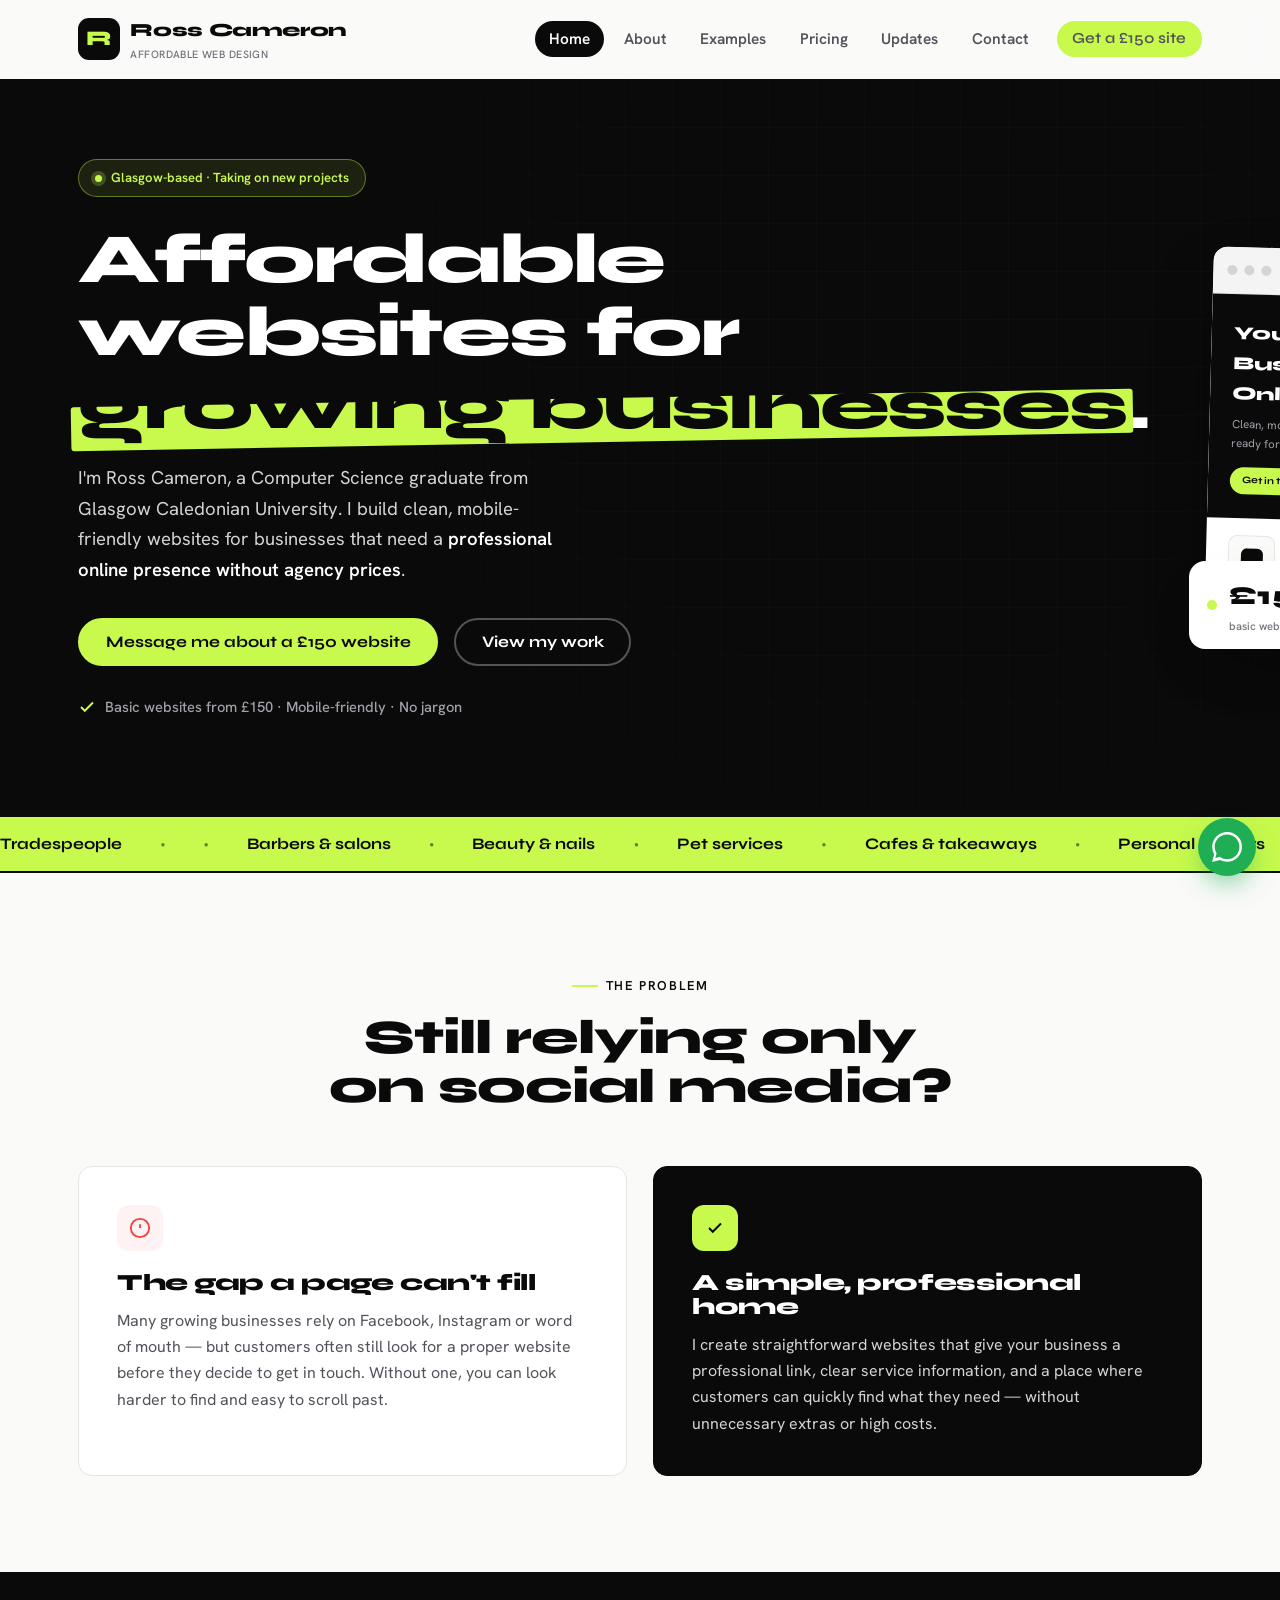
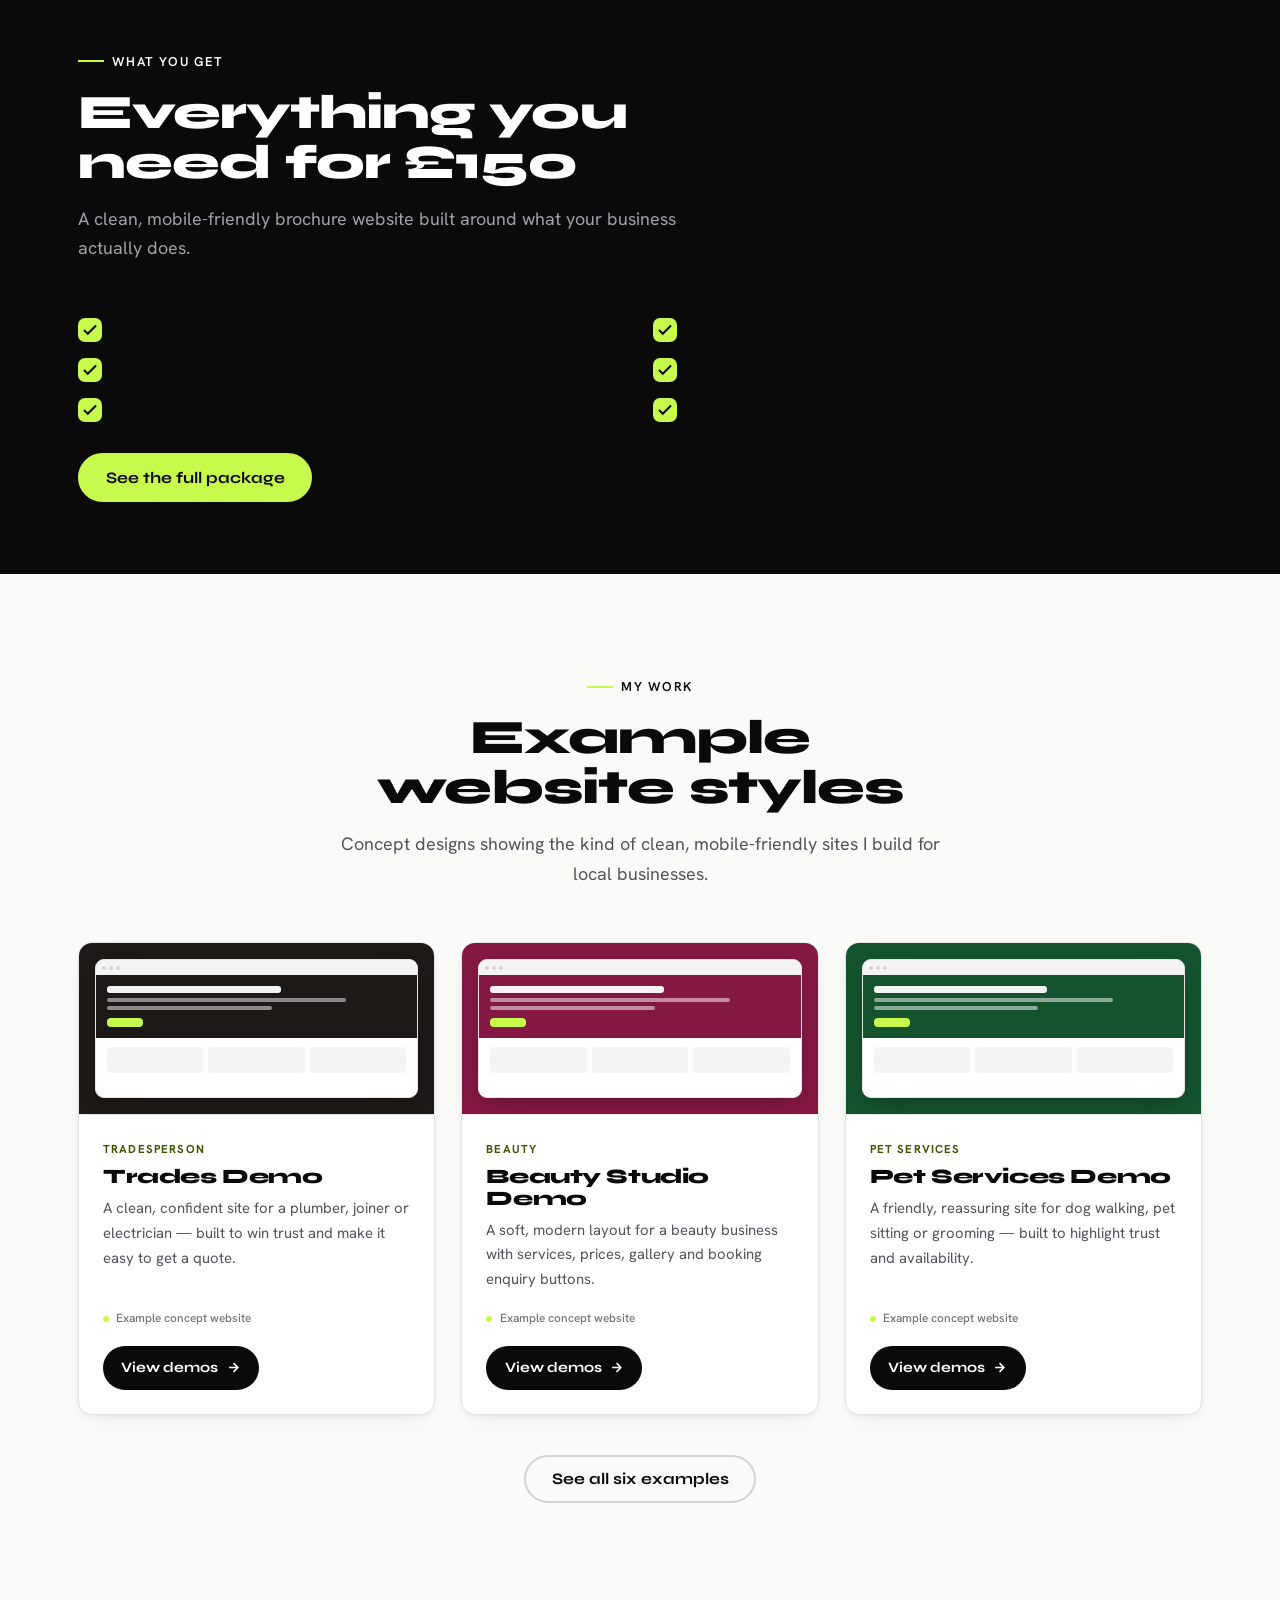
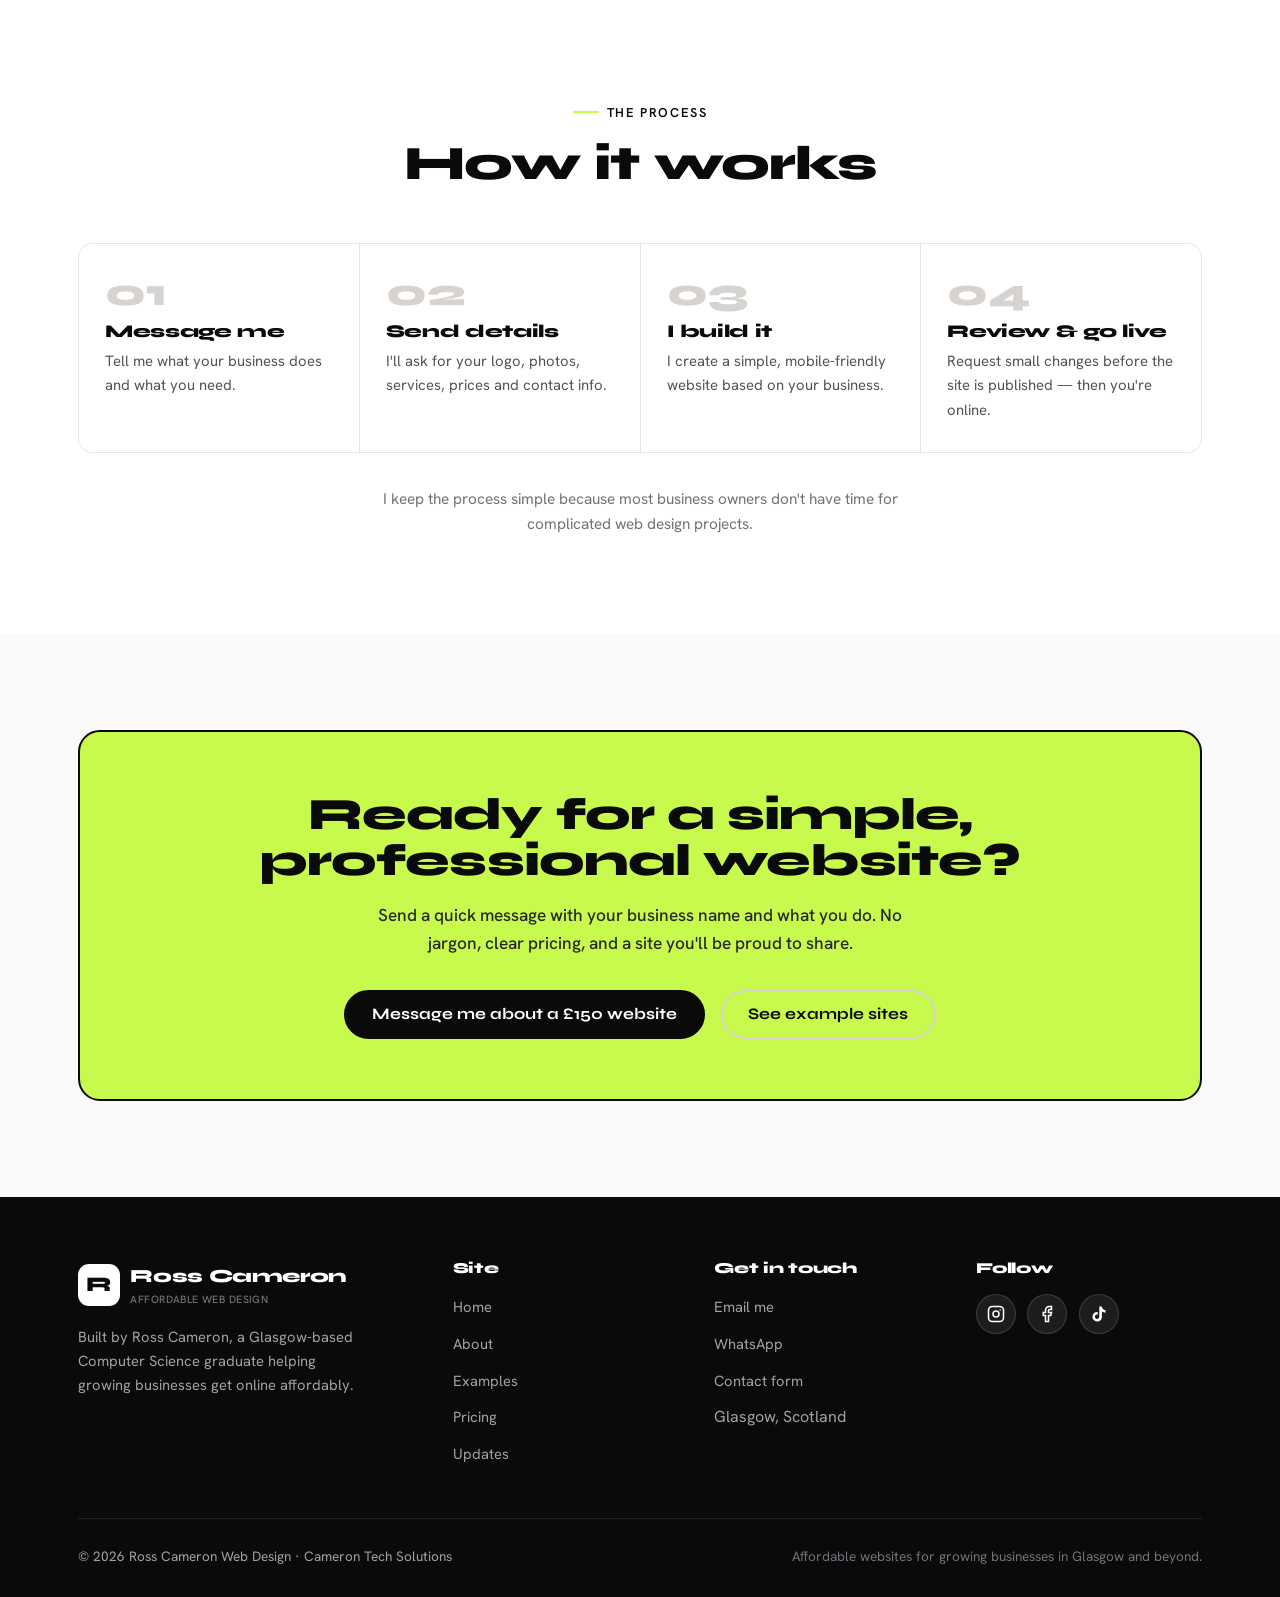
==== index.html @ 968a0ee5 "Add files via upload" ====
<!DOCTYPE html>
<html lang="en-GB">
<head>
<meta charset="UTF-8">
<meta name="viewport" content="width=device-width, initial-scale=1.0">
<title>Affordable Web Design Glasgow | Ross Cameron Web Design</title>
<meta name="description" content="Ross Cameron builds affordable, mobile-friendly websites for growing businesses in Glasgow and beyond. Basic websites from £150 with clear pricing and a simple process.">
<meta name="author" content="Ross Cameron">
<meta property="og:type" content="website">
<meta property="og:title" content="Affordable Web Design Glasgow | Ross Cameron Web Design">
<meta property="og:description" content="Ross Cameron builds affordable, mobile-friendly websites for growing businesses in Glasgow and beyond. Basic websites from £150 with clear pricing and a simple process.">
<meta property="og:locale" content="en_GB">
<meta property="og:image" content="https://rosscameronwebdesign.co.uk/og-image.png">
<meta name="twitter:card" content="summary_large_image">
<link rel="icon" href="data:image/svg+xml,%3Csvg xmlns='http://www.w3.org/2000/svg' viewBox='0 0 100 100'%3E%3Crect width='100' height='100' rx='22' fill='%230A0A0A'/%3E%3Ctext x='50' y='70' font-family='sans-serif' font-size='56' font-weight='800' fill='%23C8F94D' text-anchor='middle'%3ER%3C/text%3E%3C/svg%3E">
<link rel="preconnect" href="https://fonts.googleapis.com">
<link rel="preconnect" href="https://fonts.gstatic.com" crossorigin>
<link href="https://fonts.googleapis.com/css2?family=Syne:wght@600;700;800&family=Hanken+Grotesk:wght@400;500;600;700&display=swap" rel="stylesheet">
<link rel="stylesheet" href="styles.css">
</head>
<body>
<header class="nav" id="nav">
  <div class="nav-inner">
    <a href="index.html" class="brand" aria-label="Ross Cameron Web Design home">
      <span class="logo">R</span>
      <span>Ross Cameron<small>Affordable Web Design</small></span>
    </a>
    <ul class="nav-links" id="navLinks">
      <li><a href="index.html" class="active">Home</a></li><li><a href="about.html">About</a></li><li><a href="examples.html">Examples</a></li><li><a href="pricing.html">Pricing</a></li><li><a href="updates.html">Updates</a></li><li><a href="contact.html">Contact</a></li>
      <li class="nav-cta"><a href="contact.html" class="btn btn-accent">Get a £150 site</a></li>
    </ul>
    <button class="hamburger" id="hamburger" aria-label="Toggle menu" aria-expanded="false"><span></span><span></span><span></span></button>
  </div>
</header>
<section class="hero">
  <div class="wrap">
    <div class="hero-grid">
      <div class="reveal">
        <span class="tagpill"><span class="dot"></span>Glasgow-based · Taking on new projects</span>
        <h1>Affordable websites for <span class="mark">growing businesses</span>.</h1>
        <p class="lead">I'm Ross Cameron, a Computer Science graduate from Glasgow Caledonian University. I build clean, mobile-friendly websites for businesses that need a <b>professional online presence without agency prices</b>.</p>
        <div class="hero-cta">
          <a href="contact.html" class="btn btn-accent">Message me about a £150 website</a>
          <a href="examples.html" class="btn btn-ghost">View my work</a>
        </div>
        <div class="trust-line"><svg width="18" height="18" viewBox="0 0 24 24" fill="none" stroke="currentColor" stroke-width="2.6"><polyline points="20 6 9 17 4 12"/></svg> Basic websites from £150 · Mobile-friendly · No jargon</div>
      </div>
      <div class="hero-visual reveal">
        <div class="browser">
          <div class="browser-bar"><span class="bd"></span><span class="bd"></span><span class="bd"></span><span class="url">yourbusiness.co.uk</span></div>
          <div class="mock-hero"><div class="mt">Your Business, Online.</div><div class="ms">Clean, mobile-friendly and ready for customers.</div><span class="mock-btn">Get in touch</span></div>
          <div class="mock-row">
            <div class="mock-card"><div class="ico"></div><div class="ln"></div><div class="ln s"></div></div>
            <div class="mock-card"><div class="ico"></div><div class="ln"></div><div class="ln s"></div></div>
            <div class="mock-card"><div class="ico"></div><div class="ln"></div><div class="ln s"></div></div>
          </div>
        </div>
        <div class="badge-float"><span class="dotmark"></span><div><span class="pt">£150</span><small>basic website</small></div></div>
      </div>
    </div>
  </div>
</section>

<div class="marquee" aria-hidden="true">
  <div class="marquee-track">
    <span>Tradespeople<span></span></span><span>Barbers &amp; salons</span><span>Beauty &amp; nails</span><span>Pet services</span><span>Cafes &amp; takeaways</span><span>Personal trainers</span><span>Cleaners</span><span>Local sellers</span>
    <span>Tradespeople</span><span>Barbers &amp; salons</span><span>Beauty &amp; nails</span><span>Pet services</span><span>Cafes &amp; takeaways</span><span>Personal trainers</span><span>Cleaners</span><span>Local sellers</span>
  </div>
</div>

<section class="section">
  <div class="wrap">
    <div class="section-head center reveal"><span class="eyebrow">The problem</span><h2 class="sec-title">Still relying only on social media?</h2></div>
    <div class="ps-grid">
      <div class="ps-card problem reveal">
        <div class="tag"><svg width="22" height="22" viewBox="0 0 24 24" fill="none" stroke="currentColor" stroke-width="2"><circle cx="12" cy="12" r="10"/><path d="M12 8v4M12 16h.01"/></svg></div>
        <h3>The gap a page can't fill</h3>
        <p>Many growing businesses rely on Facebook, Instagram or word of mouth — but customers often still look for a proper website before they decide to get in touch. Without one, you can look harder to find and easy to scroll past.</p>
      </div>
      <div class="ps-card solution reveal">
        <div class="tag"><svg width="18" height="18" viewBox="0 0 24 24" fill="none" stroke="currentColor" stroke-width="2.6"><polyline points="20 6 9 17 4 12"/></svg></div>
        <h3>A simple, professional home</h3>
        <p>I create straightforward websites that give your business a professional link, clear service information, and a place where customers can quickly find what they need — without unnecessary extras or high costs.</p>
      </div>
    </div>
  </div>
</section>

<section class="section dark tight">
  <div class="wrap">
    <div class="section-head reveal"><span class="eyebrow">What you get</span><h2 class="sec-title">Everything you need for £150</h2><p class="sec-sub">A clean, mobile-friendly brochure website built around what your business actually does.</p></div>
    <ul class="inc-list reveal" style="color:#fff">
      <li><span class="ck"><svg width="18" height="18" viewBox="0 0 24 24" fill="none" stroke="currentColor" stroke-width="2.6"><polyline points="20 6 9 17 4 12"/></svg></span> Mobile-friendly design</li>
      <li><span class="ck"><svg width="18" height="18" viewBox="0 0 24 24" fill="none" stroke="currentColor" stroke-width="2.6"><polyline points="20 6 9 17 4 12"/></svg></span> Home, about &amp; services sections</li>
      <li><span class="ck"><svg width="18" height="18" viewBox="0 0 24 24" fill="none" stroke="currentColor" stroke-width="2.6"><polyline points="20 6 9 17 4 12"/></svg></span> Contact section &amp; enquiry buttons</li>
      <li><span class="ck"><svg width="18" height="18" viewBox="0 0 24 24" fill="none" stroke="currentColor" stroke-width="2.6"><polyline points="20 6 9 17 4 12"/></svg></span> Social media links</li>
      <li><span class="ck"><svg width="18" height="18" viewBox="0 0 24 24" fill="none" stroke="currentColor" stroke-width="2.6"><polyline points="20 6 9 17 4 12"/></svg></span> Basic SEO setup</li>
      <li><span class="ck"><svg width="18" height="18" viewBox="0 0 24 24" fill="none" stroke="currentColor" stroke-width="2.6"><polyline points="20 6 9 17 4 12"/></svg></span> Help getting the site live</li>
    </ul>
    <div style="margin-top:30px" class="reveal"><a href="pricing.html" class="btn btn-accent">See the full package</a></div>
  </div>
</section>

<section class="section">
  <div class="wrap">
    <div class="section-head center reveal"><span class="eyebrow">My work</span><h2 class="sec-title">Example website styles</h2><p class="sec-sub">Concept designs showing the kind of clean, mobile-friendly sites I build for local businesses.</p></div>
    <div class="ex-grid">
      <div class="ex-card reveal"><div class="ex-thumb tag-trades"><div class="mini"><div class="mini-bar"><i></i><i></i><i></i></div><div class="mini-hero tag-trades"><div class="t"></div><div class="s"></div><div class="s" style="width:55%"></div><div class="b"></div></div><div class="mini-cards"><div class="c"></div><div class="c"></div><div class="c"></div></div></div></div><div class="ex-body"><div class="ex-kicker">Tradesperson</div><h3>Trades Demo</h3><p>A clean, confident site for a plumber, joiner or electrician — built to win trust and make it easy to get a quote.</p><span class="concept">Example concept website</span><a href="examples.html" class="view-demo">View demos <svg width="15" height="15" viewBox="0 0 24 24" fill="none" stroke="currentColor" stroke-width="2.5"><path d="M5 12h14M12 5l7 7-7 7"/></svg></a></div></div>
      <div class="ex-card reveal"><div class="ex-thumb tag-beauty"><div class="mini"><div class="mini-bar"><i></i><i></i><i></i></div><div class="mini-hero tag-beauty"><div class="t"></div><div class="s"></div><div class="s" style="width:55%"></div><div class="b"></div></div><div class="mini-cards"><div class="c"></div><div class="c"></div><div class="c"></div></div></div></div><div class="ex-body"><div class="ex-kicker">Beauty</div><h3>Beauty Studio Demo</h3><p>A soft, modern layout for a beauty business with services, prices, gallery and booking enquiry buttons.</p><span class="concept">Example concept website</span><a href="examples.html" class="view-demo">View demos <svg width="15" height="15" viewBox="0 0 24 24" fill="none" stroke="currentColor" stroke-width="2.5"><path d="M5 12h14M12 5l7 7-7 7"/></svg></a></div></div>
      <div class="ex-card reveal"><div class="ex-thumb tag-pet"><div class="mini"><div class="mini-bar"><i></i><i></i><i></i></div><div class="mini-hero tag-pet"><div class="t"></div><div class="s"></div><div class="s" style="width:55%"></div><div class="b"></div></div><div class="mini-cards"><div class="c"></div><div class="c"></div><div class="c"></div></div></div></div><div class="ex-body"><div class="ex-kicker">Pet services</div><h3>Pet Services Demo</h3><p>A friendly, reassuring site for dog walking, pet sitting or grooming — built to highlight trust and availability.</p><span class="concept">Example concept website</span><a href="examples.html" class="view-demo">View demos <svg width="15" height="15" viewBox="0 0 24 24" fill="none" stroke="currentColor" stroke-width="2.5"><path d="M5 12h14M12 5l7 7-7 7"/></svg></a></div></div>
    </div>
    <div style="text-align:center;margin-top:40px" class="reveal"><a href="examples.html" class="btn btn-line">See all six examples</a></div>
  </div>
</section>

<section class="section" style="background:#fff">
  <div class="wrap">
    <div class="section-head center reveal"><span class="eyebrow">The process</span><h2 class="sec-title">How it works</h2></div>
    <div class="steps reveal">
      <div class="step"><div class="num">01</div><h3>Message me</h3><p>Tell me what your business does and what you need.</p></div>
      <div class="step"><div class="num">02</div><h3>Send details</h3><p>I'll ask for your logo, photos, services, prices and contact info.</p></div>
      <div class="step"><div class="num">03</div><h3>I build it</h3><p>I create a simple, mobile-friendly website based on your business.</p></div>
      <div class="step"><div class="num">04</div><h3>Review &amp; go live</h3><p>Request small changes before the site is published — then you're online.</p></div>
    </div>
    <p class="proc-note reveal">I keep the process simple because most business owners don't have time for complicated web design projects.</p>
  </div>
</section>

<section class="section">
  <div class="wrap">
    <div class="cta-band reveal">
      <h2>Ready for a simple, professional website?</h2>
      <p>Send a quick message with your business name and what you do. No jargon, clear pricing, and a site you'll be proud to share.</p>
      <div class="btns">
        <a href="contact.html" class="btn btn-dark">Message me about a £150 website</a>
        <a href="examples.html" class="btn btn-line">See example sites</a>
      </div>
    </div>
  </div>
</section>
<footer>
  <div class="wrap">
    <div class="foot-grid">
      <div class="foot-brand">
        <div class="brand"><span class="logo">R</span><span>Ross Cameron<small>Affordable Web Design</small></span></div>
        <p>Built by Ross Cameron, a Glasgow-based Computer Science graduate helping growing businesses get online affordably.</p>
      </div>
      <div class="foot-col">
        <h4>Site</h4>
        <ul>
          <li><a href="index.html">Home</a></li>
          <li><a href="about.html">About</a></li>
          <li><a href="examples.html">Examples</a></li>
          <li><a href="pricing.html">Pricing</a></li>
          <li><a href="updates.html">Updates</a></li>
        </ul>
      </div>
      <div class="foot-col">
        <h4>Get in touch</h4>
        <ul>
          <li><a href="mailto:hello@rosscameronwebdesign.co.uk">Email me</a></li>
          <li><a href="https://wa.me/447000000000" target="_blank" rel="noopener">WhatsApp</a></li>
          <li><a href="contact.html">Contact form</a></li>
          <li>Glasgow, Scotland</li>
        </ul>
      </div>
      <div class="foot-col">
        <h4>Follow</h4>
        <div class="socials">
          <a href="#" aria-label="Instagram"><svg width="18" height="18" viewBox="0 0 24 24" fill="none" stroke="currentColor" stroke-width="2"><rect x="2" y="2" width="20" height="20" rx="5"/><circle cx="12" cy="12" r="4"/><circle cx="17.5" cy="6.5" r="1" fill="currentColor" stroke="none"/></svg></a>
          <a href="#" aria-label="Facebook"><svg width="18" height="18" viewBox="0 0 24 24" fill="none" stroke="currentColor" stroke-width="2"><path d="M18 2h-3a5 5 0 0 0-5 5v3H7v4h3v8h4v-8h3l1-4h-4V7a1 1 0 0 1 1-1h3z"/></svg></a>
          <a href="#" aria-label="TikTok"><svg width="18" height="18" viewBox="0 0 24 24" fill="currentColor"><path d="M19.59 6.69a4.83 4.83 0 0 1-3.77-4.25V2h-3.45v13.67a2.89 2.89 0 0 1-5.2 1.74 2.89 2.89 0 0 1 2.31-4.64 2.93 2.93 0 0 1 .88.13V9.4a6.84 6.84 0 0 0-1-.05A6.33 6.33 0 0 0 5 20.1a6.34 6.34 0 0 0 10.86-4.43V8.69a8.16 8.16 0 0 0 4.77 1.52v-3.4a4.85 4.85 0 0 1-1.04-.12z"/></svg></a>
        </div>
      </div>
    </div>
    <div class="foot-bottom">
      <span>© 2026 Ross Cameron Web Design · Cameron Tech Solutions</span>
      <span class="made">Affordable websites for growing businesses in Glasgow and beyond.</span>
    </div>
  </div>
</footer>
<a href="https://wa.me/447000000000?text=Hi%20Ross%2C%20I'm%20interested%20in%20a%20%C2%A3150%20website." target="_blank" rel="noopener" class="wa-float" aria-label="Message on WhatsApp">
  <svg width="30" height="30" viewBox="0 0 24 24" fill="#fff"><path d="M.057 24l1.687-6.163a11.867 11.867 0 0 1-1.587-5.946C.16 5.335 5.495 0 12.05 0a11.82 11.82 0 0 1 8.413 3.488 11.82 11.82 0 0 1 3.48 8.414c-.003 6.557-5.338 11.892-11.893 11.892a11.9 11.9 0 0 1-5.688-1.448L.057 24zm6.597-3.807c1.676.995 3.276 1.591 5.392 1.592 5.448 0 9.886-4.434 9.889-9.885.002-5.462-4.415-9.89-9.881-9.892-5.452 0-9.887 4.434-9.889 9.884a9.86 9.86 0 0 0 1.515 5.26l-.999 3.648 3.973-1.039z"/></svg>
</a>

<script src="script.js"></script>
</body>
</html>
---- styles.css ----
/* ============================================================
   Ross Cameron — Affordable Web Design
   Shared styles · Bold modern · Neutral mono + lime accent
   ============================================================ */
:root{
  --ink:#0A0A0A;
  --ink-2:#18181B;
  --ink-3:#27272A;
  --paper:#FAFAF9;
  --white:#FFFFFF;
  --grey:#52525B;
  --grey-2:#71717A;
  --grey-3:#A1A1AA;
  --line:#E7E5E4;
  --line-2:#D6D3D1;
  --accent:#C8F94D;          /* lime */
  --accent-2:#B6E83A;        /* hover */
  --accent-soft:#EBFBC2;     /* tint */
  --accent-ink:#3F5400;      /* readable lime-ish text on light */
  --danger:#EF4444;
  --shadow:0 2px 4px rgba(10,10,10,.04), 0 8px 24px -12px rgba(10,10,10,.12);
  --shadow-lg:0 24px 60px -24px rgba(10,10,10,.28);
  --r:14px; --r-sm:8px; --r-lg:22px;
  --maxw:1180px;
}

*{margin:0;padding:0;box-sizing:border-box}
html{scroll-behavior:smooth}
body{
  font-family:'Hanken Grotesk',system-ui,sans-serif;
  color:var(--grey);background:var(--paper);line-height:1.65;
  -webkit-font-smoothing:antialiased;overflow-x:hidden;
}
h1,h2,h3,h4{font-family:'Syne',sans-serif;color:var(--ink);font-weight:800;line-height:1.04;letter-spacing:-.02em}
a{text-decoration:none;color:inherit}
img{max-width:100%;display:block}
.wrap{max-width:var(--maxw);margin:0 auto;padding:0 28px}

/* ---------- Buttons ---------- */
.btn{display:inline-flex;align-items:center;gap:.55rem;font-family:'Syne',sans-serif;font-weight:700;
  font-size:1rem;padding:.9rem 1.6rem;border-radius:999px;cursor:pointer;border:2px solid transparent;
  transition:transform .18s ease, background .18s ease, color .18s, border-color .18s;white-space:nowrap;line-height:1}
.btn:hover{transform:translateY(-2px)}
.btn-accent{background:var(--accent);color:var(--ink);border-color:var(--accent)}
.btn-accent:hover{background:var(--accent-2);border-color:var(--accent-2)}
.btn-dark{background:var(--ink);color:#fff;border-color:var(--ink)}
.btn-dark:hover{background:var(--ink-3)}
.btn-line{background:transparent;color:var(--ink);border-color:var(--line-2)}
.btn-line:hover{border-color:var(--ink)}
.btn-ghost{background:transparent;color:#fff;border-color:rgba(255,255,255,.3)}
.btn-ghost:hover{background:rgba(255,255,255,.1);border-color:rgba(255,255,255,.6)}
.btn-wa{background:#1FAE54;color:#fff;border-color:#1FAE54}
.btn-wa:hover{background:#18984a;border-color:#18984a}

/* ---------- Nav ---------- */
header.nav{position:sticky;top:0;z-index:100;background:rgba(250,250,249,.85);backdrop-filter:blur(14px);
  border-bottom:1px solid transparent;transition:border-color .25s}
header.nav.scrolled{border-color:var(--line)}
.nav-inner{display:flex;align-items:center;justify-content:space-between;height:78px;max-width:var(--maxw);margin:0 auto;padding:0 28px}
.brand{display:flex;align-items:center;gap:.65rem;font-family:'Syne',sans-serif;font-weight:800;color:var(--ink);font-size:1.16rem;letter-spacing:-.02em}
.brand .logo{width:42px;height:42px;border-radius:11px;background:var(--ink);display:grid;place-items:center;color:var(--accent);font-weight:800;font-size:1.3rem;font-family:'Syne'}
.brand small{display:block;font-size:.66rem;font-weight:500;color:var(--grey-2);letter-spacing:.04em;font-family:'Hanken Grotesk';text-transform:uppercase}
.nav-links{display:flex;align-items:center;gap:.4rem;list-style:none}
.nav-links a{font-weight:600;color:var(--grey);font-size:.96rem;padding:.5rem .85rem;border-radius:999px;transition:color .2s,background .2s}
.nav-links a:hover{color:var(--ink);background:rgba(10,10,10,.05)}
.nav-links a.active{color:var(--ink);background:var(--ink);color:#fff}
.nav-links a.active{color:#fff}
.nav-cta{margin-left:.5rem}
.hamburger{display:none;flex-direction:column;gap:5px;background:none;border:none;cursor:pointer;padding:8px}
.hamburger span{width:26px;height:2.5px;background:var(--ink);border-radius:2px;transition:.3s}
.hamburger.open span:nth-child(1){transform:translateY(7.5px) rotate(45deg)}
.hamburger.open span:nth-child(2){opacity:0}
.hamburger.open span:nth-child(3){transform:translateY(-7.5px) rotate(-45deg)}

/* ---------- Page hero (interior pages) ---------- */
.page-hero{background:var(--ink);color:#fff;padding:92px 0 84px;position:relative;overflow:hidden}
.page-hero::before{content:"";position:absolute;inset:0;opacity:.5;
  background-image:linear-gradient(rgba(255,255,255,.045) 1px,transparent 1px),linear-gradient(90deg,rgba(255,255,255,.045) 1px,transparent 1px);
  background-size:48px 48px;-webkit-mask-image:radial-gradient(circle at 78% 20%,#000,transparent 72%);mask-image:radial-gradient(circle at 78% 20%,#000,transparent 72%)}
.page-hero .wrap{position:relative;z-index:2}
.page-hero .crumb{font-family:'Hanken Grotesk';font-weight:600;font-size:.8rem;letter-spacing:.14em;text-transform:uppercase;color:var(--accent);margin-bottom:1rem}
.page-hero h1{color:#fff;font-size:clamp(2.4rem,6vw,4rem);max-width:14ch}
.page-hero p{color:#d4d4d8;font-size:1.15rem;max-width:56ch;margin-top:1.2rem}

/* ---------- Eyebrow / section heads ---------- */
.eyebrow{display:inline-flex;align-items:center;gap:.5rem;font-family:'Hanken Grotesk';font-weight:600;font-size:.8rem;letter-spacing:.14em;text-transform:uppercase;color:var(--ink);margin-bottom:1rem}
.eyebrow::before{content:"";width:26px;height:2px;background:var(--accent)}
.section{padding:96px 0}
.section.tight{padding:72px 0}
.section.dark{background:var(--ink);color:#d4d4d8}
.section.dark h2,.section.dark h3{color:#fff}
.section.dark .eyebrow{color:#fff}
.section-head{max-width:640px;margin-bottom:54px}
.section-head.center{margin-left:auto;margin-right:auto;text-align:center}
.section-head.center .eyebrow{justify-content:center}
h2.sec-title{font-size:clamp(2rem,4.4vw,3rem)}
.sec-sub{font-size:1.12rem;color:var(--grey);margin-top:1rem}
.section.dark .sec-sub{color:#a1a1aa}

/* ---------- HOME hero ---------- */
.hero{background:var(--ink);color:#fff;padding:80px 0 96px;position:relative;overflow:hidden}
.hero::before{content:"";position:absolute;inset:0;opacity:.55;
  background-image:linear-gradient(rgba(255,255,255,.045) 1px,transparent 1px),linear-gradient(90deg,rgba(255,255,255,.045) 1px,transparent 1px);
  background-size:48px 48px;-webkit-mask-image:radial-gradient(circle at 70% 35%,#000,transparent 70%);mask-image:radial-gradient(circle at 70% 35%,#000,transparent 70%)}
.hero-grid{position:relative;z-index:2;display:grid;grid-template-columns:1.08fr .92fr;gap:60px;align-items:center}
.hero .tagpill{display:inline-flex;align-items:center;gap:.55rem;border:1px solid rgba(200,249,77,.4);background:rgba(200,249,77,.1);color:var(--accent);padding:.45rem 1rem;border-radius:999px;font-size:.82rem;font-weight:600;margin-bottom:1.6rem}
.hero .tagpill .dot{width:7px;height:7px;border-radius:50%;background:var(--accent);box-shadow:0 0 0 4px rgba(200,249,77,.22)}
.hero h1{color:#fff;font-size:clamp(2.6rem,5.6vw,4.4rem);letter-spacing:-.03em;margin-bottom:1.3rem}
.hero h1 .mark{position:relative;white-space:nowrap;color:var(--ink);z-index:1}
.hero h1 .mark::after{content:"";position:absolute;left:-.1em;right:-.1em;bottom:.08em;height:.62em;background:var(--accent);z-index:-1;border-radius:3px;transform:rotate(-1deg)}
.hero p.lead{font-size:1.16rem;color:#d4d4d8;max-width:50ch;margin-bottom:2rem}
.hero p.lead b{color:#fff;font-weight:600}
.hero-cta{display:flex;gap:1rem;flex-wrap:wrap;margin-bottom:1.8rem}
.trust-line{display:flex;align-items:center;gap:.55rem;color:#a1a1aa;font-size:.92rem;font-weight:500}
.trust-line svg{flex:none;color:var(--accent)}

/* hero mockup */
.hero-visual{position:relative}
.browser{background:#fff;border-radius:14px;box-shadow:0 30px 70px -22px rgba(0,0,0,.7);overflow:hidden;transform:rotate(1.5deg);transition:transform .4s}
.hero-visual:hover .browser{transform:rotate(0)}
.browser-bar{background:#f4f4f5;padding:.6rem .85rem;display:flex;align-items:center;gap:.45rem;border-bottom:1px solid #e7e5e4}
.bd{width:10px;height:10px;border-radius:50%;background:#d4d4d8}
.browser-bar .url{margin-left:.6rem;flex:1;background:#fff;border-radius:6px;font-size:.66rem;color:#a1a1aa;padding:.28rem .6rem}
.mock-hero{background:var(--ink);padding:1.5rem 1.4rem;color:#fff}
.mock-hero .mt{font-family:'Syne';font-weight:800;font-size:1.15rem}
.mock-hero .ms{font-size:.72rem;color:#a1a1aa;margin:.35rem 0 .8rem}
.mock-btn{display:inline-block;background:var(--accent);color:var(--ink);font-size:.62rem;font-weight:700;padding:.34rem .75rem;border-radius:999px;font-family:'Syne'}
.mock-row{display:flex;gap:.6rem;padding:1.1rem 1.4rem}
.mock-card{flex:1;background:var(--paper);border:1px solid var(--line);border-radius:9px;padding:.7rem}
.mock-card .ico{width:22px;height:22px;border-radius:6px;background:var(--ink);margin-bottom:.45rem}
.mock-card .ln{height:5px;background:#e7e5e4;border-radius:3px;margin-bottom:5px}
.mock-card .ln.s{width:62%}
.badge-float{position:absolute;bottom:-20px;left:-20px;background:#fff;border-radius:16px;padding:.85rem 1.15rem;box-shadow:var(--shadow-lg);display:flex;align-items:center;gap:.75rem;animation:float 4s ease-in-out infinite}
.badge-float .pt{font-family:'Syne';font-weight:800;font-size:1.6rem;color:var(--ink)}
.badge-float small{display:block;font-size:.7rem;color:var(--grey-2);font-weight:500}
.badge-float .dotmark{width:10px;height:10px;border-radius:50%;background:var(--accent)}
@keyframes float{0%,100%{transform:translateY(0)}50%{transform:translateY(-9px)}}

/* ---------- Marquee ---------- */
.marquee{background:var(--accent);overflow:hidden;border-top:2px solid var(--ink);border-bottom:2px solid var(--ink)}
.marquee-track{display:flex;gap:2.4rem;white-space:nowrap;padding:.85rem 0;animation:scroll 26s linear infinite;width:max-content}
.marquee span{font-family:'Syne';font-weight:700;color:var(--ink);font-size:1rem;display:flex;align-items:center;gap:2.4rem}
.marquee span::after{content:"●";font-size:.5rem;opacity:.5}
@keyframes scroll{to{transform:translateX(-50%)}}

/* ---------- Problem / Solution ---------- */
.ps-grid{display:grid;grid-template-columns:1fr 1fr;gap:26px}
.ps-card{border-radius:var(--r);padding:38px;border:1px solid var(--line)}
.ps-card.problem{background:#fff}
.ps-card.solution{background:var(--ink);color:#d4d4d8;border-color:var(--ink)}
.ps-card .tag{width:46px;height:46px;border-radius:12px;display:grid;place-items:center;margin-bottom:1.2rem}
.ps-card.problem .tag{background:#fef2f2;color:var(--danger)}
.ps-card.solution .tag{background:var(--accent);color:var(--ink)}
.ps-card h3{font-size:1.45rem;margin-bottom:.8rem}
.ps-card.solution h3{color:#fff}

/* ---------- Included list ---------- */
.inc-list{list-style:none;display:grid;grid-template-columns:1fr 1fr;gap:14px 26px}
.inc-list li{display:flex;align-items:flex-start;gap:.7rem;font-weight:500;color:var(--ink);font-size:.99rem}
.inc-list li .ck{flex:none;width:24px;height:24px;border-radius:7px;background:var(--accent);color:var(--ink);display:grid;place-items:center;margin-top:1px}
.boundary{margin-top:30px;background:#fff;border:1px solid var(--line);border-left:4px solid var(--accent);border-radius:0 var(--r) var(--r) 0;padding:18px 22px;font-size:.95rem;color:var(--grey);display:flex;gap:.8rem;align-items:flex-start}
.boundary svg{flex:none;color:var(--ink);margin-top:2px}
.boundary b{color:var(--ink)}

/* ---------- Examples ---------- */
.ex-grid{display:grid;grid-template-columns:repeat(3,1fr);gap:26px}
.ex-card{background:#fff;border:1px solid var(--line);border-radius:var(--r);overflow:hidden;box-shadow:var(--shadow);transition:transform .25s,box-shadow .25s;display:flex;flex-direction:column}
.ex-card:hover{transform:translateY(-7px);box-shadow:var(--shadow-lg)}
.ex-thumb{height:172px;position:relative;overflow:hidden;padding:16px;border-bottom:1px solid var(--line)}
.ex-thumb .mini{position:absolute;inset:16px;border-radius:9px;background:#fff;box-shadow:0 10px 22px -10px rgba(10,10,10,.4);overflow:hidden;border:1px solid var(--line)}
.mini-bar{height:15px;background:#f4f4f5;display:flex;align-items:center;gap:3px;padding:0 6px}
.mini-bar i{width:4px;height:4px;border-radius:50%;background:#d4d4d8}
.mini-hero{padding:11px;color:#fff}
.mini-hero .t{height:7px;width:58%;background:rgba(255,255,255,.95);border-radius:3px;margin-bottom:5px}
.mini-hero .s{height:4px;width:80%;background:rgba(255,255,255,.5);border-radius:3px;margin-bottom:4px}
.mini-hero .b{height:9px;width:36px;border-radius:4px;margin-top:8px;background:var(--accent)}
.mini-cards{display:flex;gap:5px;padding:9px 11px}
.mini-cards .c{flex:1;height:26px;background:#f4f4f5;border-radius:4px}
.tag-trades{background:#1c1917}.tag-beauty{background:#831843}.tag-pet{background:#14532d}
.tag-cafe{background:#7c2d12}.tag-fit{background:#1e3a8a}.tag-shop{background:#4c1d95}
.ex-body{padding:24px;display:flex;flex-direction:column;flex:1}
.ex-kicker{font-size:.72rem;font-weight:700;letter-spacing:.1em;text-transform:uppercase;color:var(--accent-ink);margin-bottom:.5rem;font-family:'Hanken Grotesk'}
.ex-card h3{font-size:1.28rem;margin-bottom:.55rem}
.ex-card p{font-size:.93rem;margin-bottom:1.1rem;flex:1}
.ex-card .concept{font-size:.74rem;color:var(--grey-2);font-weight:500;margin-bottom:1.1rem;display:flex;align-items:center;gap:.45rem}
.ex-card .concept::before{content:"";width:6px;height:6px;border-radius:50%;background:var(--accent)}
.view-demo{align-self:flex-start;background:var(--ink);color:#fff;font-family:'Syne';font-weight:700;font-size:.9rem;padding:.62rem 1.15rem;border-radius:999px;cursor:pointer;border:none;transition:.2s;display:inline-flex;align-items:center;gap:.45rem}
.view-demo:hover{background:var(--accent);color:var(--ink)}

/* ---------- Before / After slider ---------- */
.ba-wrap{max-width:860px;margin:0 auto}
.ba{position:relative;border-radius:var(--r);overflow:hidden;box-shadow:var(--shadow-lg);border:1px solid var(--line);aspect-ratio:16/10;user-select:none;background:#fff;touch-action:none}
.ba-pane{position:absolute;inset:0;overflow:hidden}
.ba-pane .inner{position:absolute;inset:0;width:100%;height:100%}
.ba-after{z-index:1}
.ba-before{z-index:2;width:50%;border-right:3px solid var(--accent)}
.ba-label{position:absolute;top:14px;font-family:'Syne';font-weight:700;font-size:.72rem;letter-spacing:.08em;text-transform:uppercase;padding:.3rem .7rem;border-radius:999px;z-index:4}
.ba-label.before{left:14px;background:rgba(10,10,10,.8);color:#fff}
.ba-label.after{right:14px;background:var(--accent);color:var(--ink)}
.ba-handle{position:absolute;top:0;bottom:0;left:50%;width:3px;background:var(--accent);z-index:3;transform:translateX(-50%);cursor:ew-resize}
.ba-knob{position:absolute;top:50%;left:50%;transform:translate(-50%,-50%);width:46px;height:46px;border-radius:50%;background:var(--accent);border:3px solid var(--ink);display:grid;place-items:center;color:var(--ink)}
.ba input[type=range]{position:absolute;inset:0;width:100%;height:100%;opacity:0;cursor:ew-resize;z-index:5;margin:0}
/* faux site renders inside panes */
.fauxsite{position:absolute;inset:0;display:flex;flex-direction:column;font-family:'Hanken Grotesk'}
.fauxsite.old{background:#e7e5e4;align-items:center;justify-content:center;text-align:center;color:#78716c;padding:24px}
.fauxsite.old .ph{width:64px;height:64px;border-radius:14px;background:#d6d3d1;display:grid;place-items:center;margin:0 auto 14px;color:#a8a29e}
.fauxsite.old .l{height:10px;width:160px;background:#d6d3d1;border-radius:4px;margin:5px auto}
.fauxsite.old .l.s{width:110px}
.fauxsite.new{background:#fff}
.fauxsite.new .fh{background:var(--ink);color:#fff;padding:26px 30px}
.fauxsite.new .fh .ft{font-family:'Syne';font-weight:800;font-size:1.5rem}
.fauxsite.new .fh .fs{color:#a1a1aa;font-size:.85rem;margin:.4rem 0 1rem}
.fauxsite.new .fh .fb{display:inline-block;background:var(--accent);color:var(--ink);font-family:'Syne';font-weight:700;font-size:.78rem;padding:.45rem 1rem;border-radius:999px}
.fauxsite.new .fcards{display:flex;gap:12px;padding:24px 30px}
.fauxsite.new .fcards .fc{flex:1;border:1px solid var(--line);border-radius:10px;padding:14px;height:90px}
.fauxsite.new .fcards .fc .fci{width:30px;height:30px;border-radius:8px;background:var(--accent)}
.fauxsite.new .fcards .fc .fl{height:7px;background:#e7e5e4;border-radius:3px;margin-top:12px}
.fauxsite.new .fcards .fc .fl.s{width:60%;margin-top:6px}
.ba-note{text-align:center;color:var(--grey-2);font-size:.92rem;margin-top:1.2rem}

/* ---------- Process ---------- */
.steps{display:grid;grid-template-columns:repeat(4,1fr);gap:1px;background:var(--line);border:1px solid var(--line);border-radius:var(--r);overflow:hidden}
.step{background:#fff;padding:30px 26px;position:relative}
.step .num{font-family:'Syne';font-weight:800;font-size:2.4rem;color:var(--line-2);line-height:1;margin-bottom:.6rem}
.step:hover .num{color:var(--accent-ink)}
.step h3{font-size:1.12rem;margin-bottom:.5rem}
.step p{font-size:.93rem}
.proc-note{margin-top:34px;text-align:center;color:var(--grey-2);font-size:.96rem;max-width:560px;margin-inline:auto}

/* ---------- Why grid ---------- */
.why-grid{display:grid;grid-template-columns:repeat(4,1fr);gap:18px}
.why-item{background:#fff;border:1px solid var(--line);border-radius:var(--r);padding:24px;transition:.22s}
.why-item:hover{border-color:var(--ink);transform:translateY(-4px)}
.why-item .ic{width:44px;height:44px;border-radius:12px;background:var(--accent);color:var(--ink);display:grid;place-items:center;margin-bottom:16px}
.why-item h4{font-size:1.04rem;margin-bottom:.35rem}
.why-item p{font-size:.88rem}

/* ---------- About ---------- */
.about-grid{display:grid;grid-template-columns:.85fr 1.15fr;gap:54px;align-items:start}
.about-photo{background:var(--ink);border-radius:var(--r-lg);aspect-ratio:4/5;display:flex;flex-direction:column;align-items:center;justify-content:center;color:#fff;position:relative;overflow:hidden}
.about-photo::before{content:"";position:absolute;inset:0;opacity:.5;background-image:linear-gradient(rgba(255,255,255,.05) 1px,transparent 1px),linear-gradient(90deg,rgba(255,255,255,.05) 1px,transparent 1px);background-size:34px 34px}
.about-photo .avatar{width:120px;height:120px;border-radius:50%;background:var(--accent);color:var(--ink);font-family:'Syne';font-weight:800;font-size:3rem;display:grid;place-items:center;position:relative;z-index:2;margin-bottom:1rem}
.about-photo .ph-note{position:relative;z-index:2;font-size:.82rem;color:#a1a1aa;max-width:80%;text-align:center}
.about-body h2{font-size:clamp(1.7rem,3.4vw,2.4rem);margin-bottom:1.2rem}
.about-body p{margin-bottom:1.2rem;font-size:1.06rem}
.about-body p b{color:var(--ink);font-weight:600}
.about-stats{display:flex;gap:34px;flex-wrap:wrap;margin-top:1.8rem;padding-top:1.8rem;border-top:1px solid var(--line)}
.about-stats .st .n{font-family:'Syne';font-weight:800;font-size:2rem;color:var(--ink)}
.about-stats .st .lbl{font-size:.86rem;color:var(--grey-2)}

/* ---------- Quote band ---------- */
.quote-band{background:var(--ink);color:#fff;border-radius:var(--r-lg);padding:54px 56px;position:relative;overflow:hidden}
.quote-band::before{content:"“";position:absolute;top:-10px;left:30px;font-family:Georgia,serif;font-size:8rem;color:var(--accent);opacity:.4}
.quote-band p{font-family:'Syne';font-weight:700;font-size:clamp(1.3rem,2.6vw,1.9rem);line-height:1.3;color:#fff;position:relative;letter-spacing:-.01em}
.quote-band .sig{display:block;margin-top:1.2rem;font-family:'Hanken Grotesk';font-weight:500;font-size:1rem;color:var(--accent)}

/* ---------- Pricing ---------- */
.price-layout{display:grid;grid-template-columns:1.1fr .9fr;gap:30px;align-items:start}
.price-main{background:var(--ink);color:#fff;border-radius:var(--r-lg);overflow:hidden;box-shadow:var(--shadow-lg)}
.price-main .ribbon{background:var(--accent);color:var(--ink);text-align:center;font-family:'Syne';font-weight:700;font-size:.8rem;letter-spacing:.1em;text-transform:uppercase;padding:.6rem}
.price-main .pm-body{padding:40px}
.price-main h3{color:#fff;font-size:1.4rem;margin-bottom:.5rem}
.price-main .amount{font-family:'Syne';font-weight:800;font-size:4rem;color:#fff;line-height:1}
.price-main .amount small{font-size:1.05rem;color:#a1a1aa;font-weight:500;font-family:'Hanken Grotesk'}
.price-main .sub{color:#a1a1aa;font-size:.94rem;margin:.5rem 0 1.6rem}
.price-feats{list-style:none;display:grid;gap:12px;margin-bottom:1.8rem}
.price-feats li{display:flex;gap:.65rem;align-items:center;font-weight:500;color:#e4e4e7;font-size:.97rem}
.price-feats li svg{flex:none;color:var(--accent)}
.addons{background:#fff;border:1px solid var(--line);border-radius:var(--r-lg);padding:34px}
.addons h3{font-size:1.25rem;margin-bottom:.5rem}
.addons .ad-sub{font-size:.93rem;color:var(--grey-2);margin-bottom:1.4rem}
.addon-row{display:flex;justify-content:space-between;align-items:center;padding:1rem 0;border-top:1px solid var(--line);font-size:.97rem;color:var(--ink);font-weight:500}
.addon-row .price{font-family:'Syne';font-weight:700;color:var(--accent-ink);white-space:nowrap;margin-left:1rem}

/* ---------- FAQ ---------- */
.faq-wrap{max-width:760px;margin:0 auto}
.faq{border:1px solid var(--line);border-radius:var(--r);margin-bottom:14px;background:#fff;overflow:hidden;transition:border-color .2s}
.faq.open{border-color:var(--ink)}
.faq-q{width:100%;text-align:left;background:none;border:none;cursor:pointer;padding:22px 24px;display:flex;justify-content:space-between;align-items:center;gap:1rem;font-family:'Syne';font-weight:700;font-size:1.06rem;color:var(--ink)}
.faq-q .ico{flex:none;width:28px;height:28px;border-radius:50%;background:var(--paper);display:grid;place-items:center;color:var(--ink);transition:transform .25s,background .2s}
.faq.open .faq-q .ico{transform:rotate(45deg);background:var(--accent)}
.faq-a{max-height:0;overflow:hidden;transition:max-height .3s ease}
.faq-a p{padding:0 24px 22px;color:var(--grey);font-size:.97rem}

/* ---------- Blog / Updates ---------- */
.blog-grid{display:grid;grid-template-columns:repeat(3,1fr);gap:26px}
.post{background:#fff;border:1px solid var(--line);border-radius:var(--r);overflow:hidden;display:flex;flex-direction:column;transition:transform .25s,box-shadow .25s}
.post:hover{transform:translateY(-6px);box-shadow:var(--shadow-lg)}
.post .pthumb{height:150px;background:var(--ink);position:relative;overflow:hidden;display:grid;place-items:center;color:var(--accent)}
.post .pthumb::before{content:"";position:absolute;inset:0;opacity:.4;background-image:linear-gradient(rgba(255,255,255,.06) 1px,transparent 1px),linear-gradient(90deg,rgba(255,255,255,.06) 1px,transparent 1px);background-size:30px 30px}
.post .pthumb i,.post .pthumb svg{position:relative;z-index:2}
.post .pbody{padding:24px;display:flex;flex-direction:column;flex:1}
.post .pmeta{display:flex;gap:.6rem;align-items:center;font-size:.76rem;color:var(--grey-2);margin-bottom:.7rem;font-weight:500}
.post .ptag{background:var(--accent-soft);color:var(--accent-ink);padding:.2rem .6rem;border-radius:999px;font-weight:600}
.post h3{font-size:1.18rem;margin-bottom:.6rem;line-height:1.2}
.post p{font-size:.92rem;flex:1;margin-bottom:1rem}
.post .read{font-family:'Syne';font-weight:700;font-size:.9rem;color:var(--ink);display:inline-flex;align-items:center;gap:.4rem}
.post:hover .read{color:var(--accent-ink)}
.featured-post{background:var(--ink);color:#fff;border-radius:var(--r-lg);overflow:hidden;display:grid;grid-template-columns:1fr 1fr;margin-bottom:34px}
.featured-post .fp-text{padding:48px}
.featured-post .fp-text .pmeta{color:#a1a1aa}
.featured-post .fp-text .ptag{background:var(--accent);color:var(--ink)}
.featured-post h2{color:#fff;font-size:clamp(1.6rem,3vw,2.2rem);margin-bottom:1rem}
.featured-post p{color:#d4d4d8;margin-bottom:1.4rem}
.featured-post .fp-img{background:var(--ink-2);position:relative;overflow:hidden;display:grid;place-items:center;color:var(--accent);min-height:240px}
.featured-post .fp-img::before{content:"";position:absolute;inset:0;opacity:.4;background-image:linear-gradient(rgba(255,255,255,.06) 1px,transparent 1px),linear-gradient(90deg,rgba(255,255,255,.06) 1px,transparent 1px);background-size:34px 34px}

/* ---------- Contact ---------- */
.contact-grid{display:grid;grid-template-columns:repeat(3,1fr);gap:20px;margin-bottom:54px}
.contact-card{background:#fff;border:1px solid var(--line);border-radius:var(--r);padding:30px;text-align:center;transition:.22s;display:flex;flex-direction:column;align-items:center}
.contact-card:hover{border-color:var(--ink);transform:translateY(-5px)}
.contact-card .ic{width:54px;height:54px;border-radius:15px;background:var(--accent);color:var(--ink);display:grid;place-items:center;margin-bottom:16px}
.contact-card h3{font-size:1.2rem;margin-bottom:.4rem}
.contact-card p{font-size:.9rem;margin-bottom:1.3rem;flex:1}
.form-card{background:#fff;border:1px solid var(--line);border-radius:var(--r-lg);padding:44px;max-width:720px;margin:0 auto;box-shadow:var(--shadow)}
.form-card h2{font-size:1.7rem;margin-bottom:.5rem}
.form-card .fsub{color:var(--grey-2);margin-bottom:2rem}
.field{margin-bottom:1.3rem}
.field label{display:block;font-family:'Syne';font-weight:700;font-size:.9rem;color:var(--ink);margin-bottom:.5rem}
.field input,.field textarea{width:100%;border:1px solid var(--line-2);border-radius:var(--r-sm);padding:.85rem 1rem;font-family:'Hanken Grotesk';font-size:1rem;color:var(--ink);background:var(--paper);transition:border-color .2s,background .2s}
.field input:focus,.field textarea:focus{outline:none;border-color:var(--ink);background:#fff}
.field textarea{min-height:130px;resize:vertical}
.field-row{display:grid;grid-template-columns:1fr 1fr;gap:1.3rem}
.checks{display:flex;flex-wrap:wrap;gap:.8rem;margin-top:.4rem}
.checks label{display:inline-flex;align-items:center;gap:.5rem;background:var(--paper);border:1px solid var(--line-2);border-radius:999px;padding:.5rem 1rem;font-family:'Hanken Grotesk';font-weight:500;font-size:.92rem;color:var(--grey);cursor:pointer;transition:.2s}
.checks label:has(input:checked){background:var(--accent);border-color:var(--accent);color:var(--ink)}
.checks input{accent-color:var(--ink);width:16px;height:16px}
.form-note{font-size:.82rem;color:var(--grey-3);margin-top:1rem}

/* ---------- CTA band ---------- */
.cta-band{background:var(--accent);border-radius:var(--r-lg);padding:60px;text-align:center;position:relative;overflow:hidden;border:2px solid var(--ink)}
.cta-band h2{font-size:clamp(1.9rem,4vw,2.8rem);margin-bottom:1rem;color:var(--ink)}
.cta-band p{color:var(--ink-3);max-width:540px;margin:0 auto 2rem;font-size:1.08rem;font-weight:500}
.cta-band .btns{display:flex;gap:1rem;justify-content:center;flex-wrap:wrap}

/* ---------- Footer ---------- */
footer{background:var(--ink);color:#a1a1aa;padding:64px 0 30px}
footer .brand{color:#fff}
footer .brand .logo{background:#fff;color:var(--ink)}
.foot-grid{display:grid;grid-template-columns:1.5fr 1fr 1fr 1fr;gap:36px;padding-bottom:40px;border-bottom:1px solid rgba(255,255,255,.1)}
.foot-brand p{font-size:.92rem;max-width:280px;margin-top:1rem}
.foot-col h4{color:#fff;font-size:.95rem;margin-bottom:1.1rem;font-family:'Syne'}
.foot-col ul{list-style:none}
.foot-col li{margin-bottom:.65rem}
.foot-col a{font-size:.92rem;transition:color .2s}
.foot-col a:hover{color:var(--accent)}
.foot-bottom{display:flex;justify-content:space-between;align-items:center;flex-wrap:wrap;gap:1rem;padding-top:26px;font-size:.85rem}
.foot-bottom .made{color:#71717a}
.socials{display:flex;gap:.7rem}
.socials a{width:40px;height:40px;border-radius:50%;background:rgba(255,255,255,.08);border:1px solid rgba(255,255,255,.14);display:grid;place-items:center;color:#fff;transition:.2s}
.socials a:hover{background:var(--accent);color:var(--ink);border-color:var(--accent)}

/* ---------- Floating WhatsApp ---------- */
.wa-float{position:fixed;bottom:24px;right:24px;width:58px;height:58px;border-radius:50%;background:#1FAE54;display:grid;place-items:center;box-shadow:0 12px 28px -8px rgba(31,174,84,.7);z-index:90;transition:transform .2s;animation:pulse 2.6s infinite}
.wa-float:hover{transform:scale(1.08)}
@keyframes pulse{0%{box-shadow:0 12px 28px -8px rgba(31,174,84,.7),0 0 0 0 rgba(31,174,84,.5)}70%{box-shadow:0 12px 28px -8px rgba(31,174,84,.7),0 0 0 16px rgba(31,174,84,0)}100%{box-shadow:0 12px 28px -8px rgba(31,174,84,.7),0 0 0 0 rgba(31,174,84,0)}}

/* ---------- Modal ---------- */
.modal-overlay{position:fixed;inset:0;background:rgba(10,10,10,.7);backdrop-filter:blur(4px);z-index:200;display:none;align-items:center;justify-content:center;padding:24px;opacity:0;transition:opacity .25s}
.modal-overlay.show{display:flex;opacity:1}
.modal{background:#fff;border-radius:var(--r-lg);max-width:560px;width:100%;overflow:hidden;box-shadow:var(--shadow-lg);transform:translateY(20px);transition:transform .3s}
.modal-overlay.show .modal{transform:translateY(0)}
.modal-preview{height:230px;position:relative;display:flex;align-items:center;justify-content:center;padding:24px;border-bottom:1px solid var(--line)}
.modal-preview .mini{position:relative;width:78%;border-radius:10px;border:1px solid var(--line);overflow:hidden;box-shadow:var(--shadow)}
.modal-body{padding:30px}
.modal-body h3{font-size:1.55rem;margin-bottom:.7rem}
.modal-body>p{margin-bottom:1.4rem}
.modal-feats{list-style:none;display:grid;grid-template-columns:1fr 1fr;gap:10px;margin-bottom:1.6rem}
.modal-feats li{display:flex;gap:.5rem;align-items:center;font-size:.92rem;color:var(--ink);font-weight:500}
.modal-feats li svg{color:var(--accent-ink);flex:none}
.modal-close{position:absolute;top:14px;right:14px;width:36px;height:36px;border-radius:50%;background:#fff;border:1px solid var(--line);cursor:pointer;display:grid;place-items:center;color:var(--ink);z-index:3}
.modal-close:hover{background:var(--accent);border-color:var(--accent)}
.modal-note{font-size:.78rem;color:var(--grey-2);display:flex;align-items:center;gap:.45rem;margin-bottom:1.4rem}
.modal-note::before{content:"";width:6px;height:6px;border-radius:50%;background:var(--accent)}

/* ---------- Reveal ---------- */
.reveal{opacity:0;transform:translateY(26px);transition:opacity .6s ease,transform .6s ease}
.reveal.in{opacity:1;transform:none}

/* ---------- Responsive ---------- */
@media(max-width:980px){
  .hero-grid,.about-grid,.price-layout,.featured-post{grid-template-columns:1fr;gap:42px}
  .ex-grid,.why-grid,.blog-grid,.contact-grid,.steps{grid-template-columns:repeat(2,1fr)}
  .steps{grid-template-columns:repeat(2,1fr)}
  .hero-visual{max-width:440px;margin:0 auto}
  .inc-list{grid-template-columns:1fr}
  .featured-post .fp-text{padding:36px}
  .featured-post .fp-img{min-height:200px}
}
@media(max-width:760px){
  .nav-links{position:fixed;top:78px;left:0;right:0;background:var(--paper);flex-direction:column;align-items:stretch;
    padding:18px 28px 28px;gap:0;border-bottom:1px solid var(--line);box-shadow:var(--shadow);
    transform:translateY(-130%);transition:transform .32s ease;visibility:hidden}
  .nav-links.open{transform:translateY(0);visibility:visible}
  .nav-links li{border-bottom:1px solid var(--line)}
  .nav-links li:last-child{border:none;padding-top:14px}
  .nav-links a{display:block;padding:14px 4px;font-size:1.05rem;border-radius:8px}
  .nav-cta{margin:0}.nav-cta .btn{width:100%;justify-content:center}
  .hamburger{display:flex}
  .ps-grid,.field-row{grid-template-columns:1fr}
  .section{padding:68px 0}
  .cta-band,.form-card,.quote-band{padding:36px 26px}
  .foot-grid{grid-template-columns:1fr 1fr;gap:28px}
  .modal-feats{grid-template-columns:1fr}
}
@media(max-width:520px){
  .ex-grid,.why-grid,.blog-grid,.contact-grid,.steps{grid-template-columns:1fr}
  .hero-cta .btn,.cta-band .btns .btn{width:100%;justify-content:center}
  .wrap{padding:0 20px}
  .foot-grid{grid-template-columns:1fr}
}
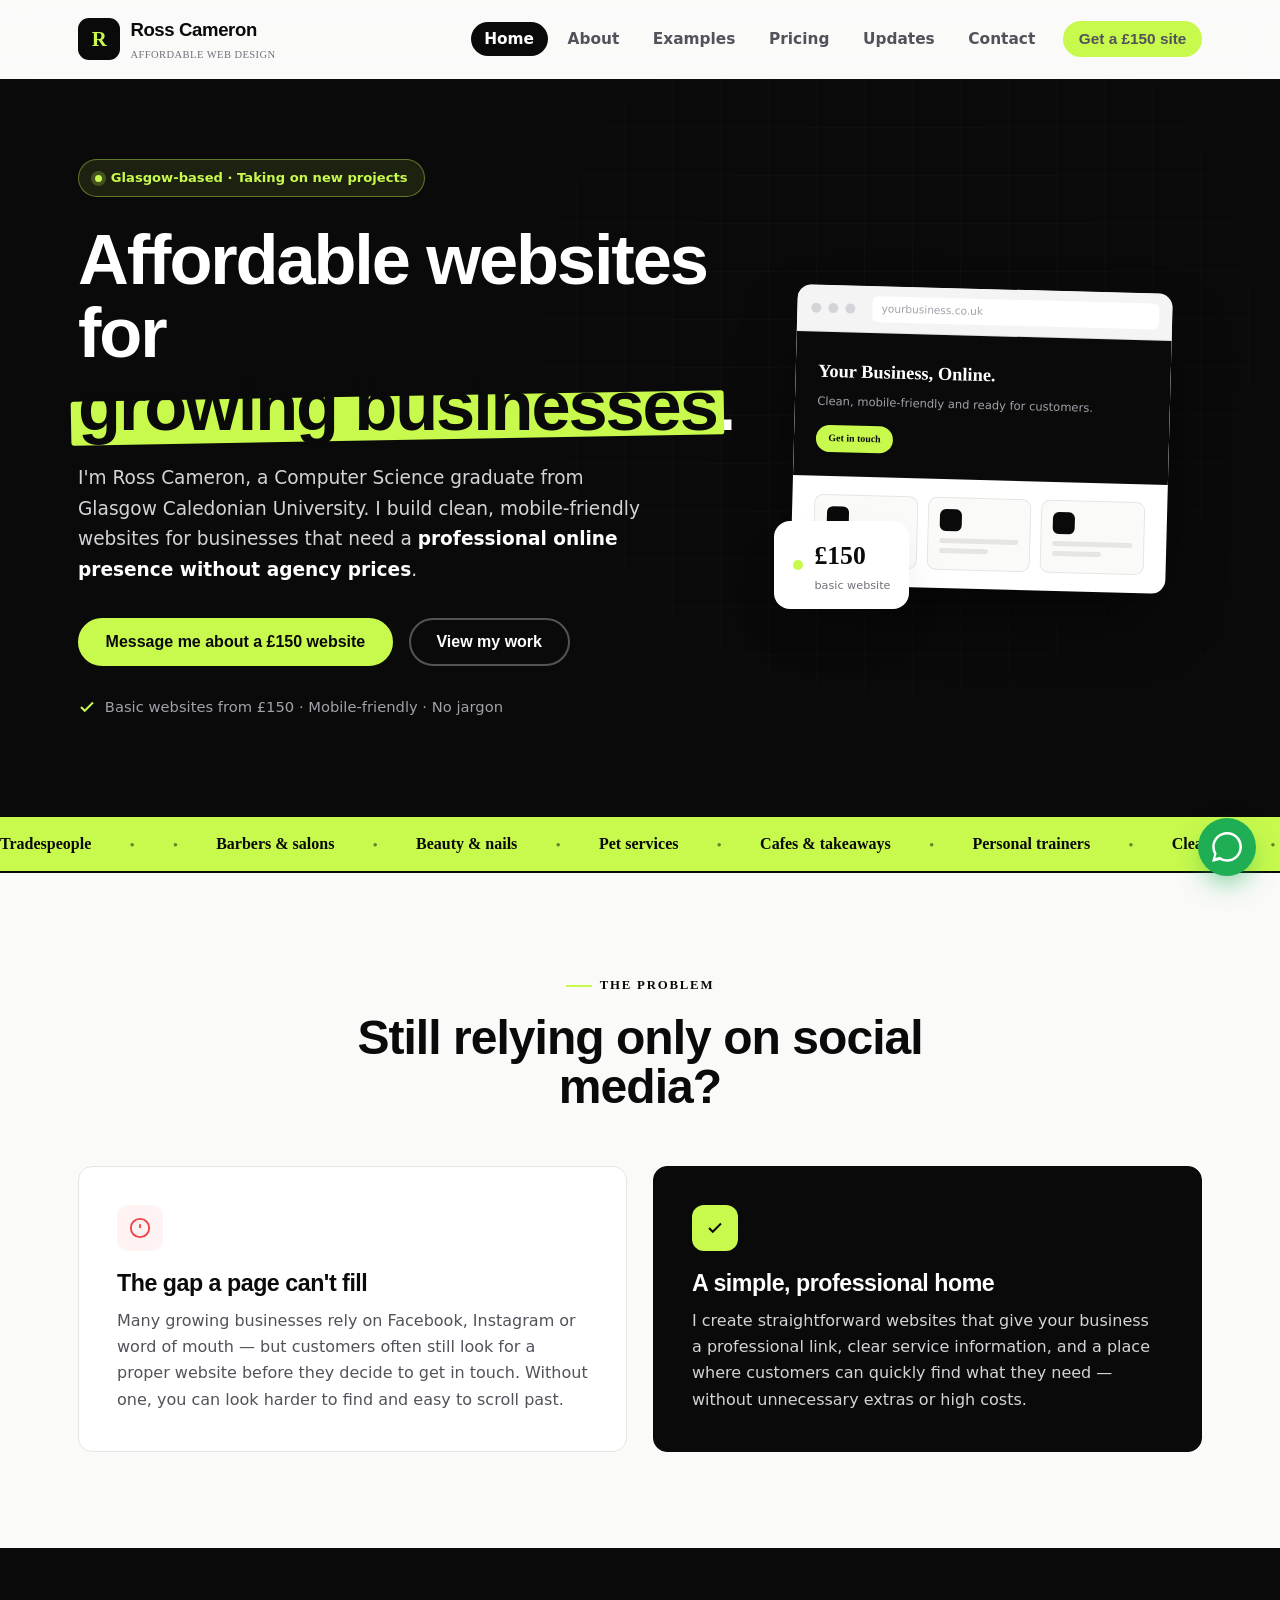
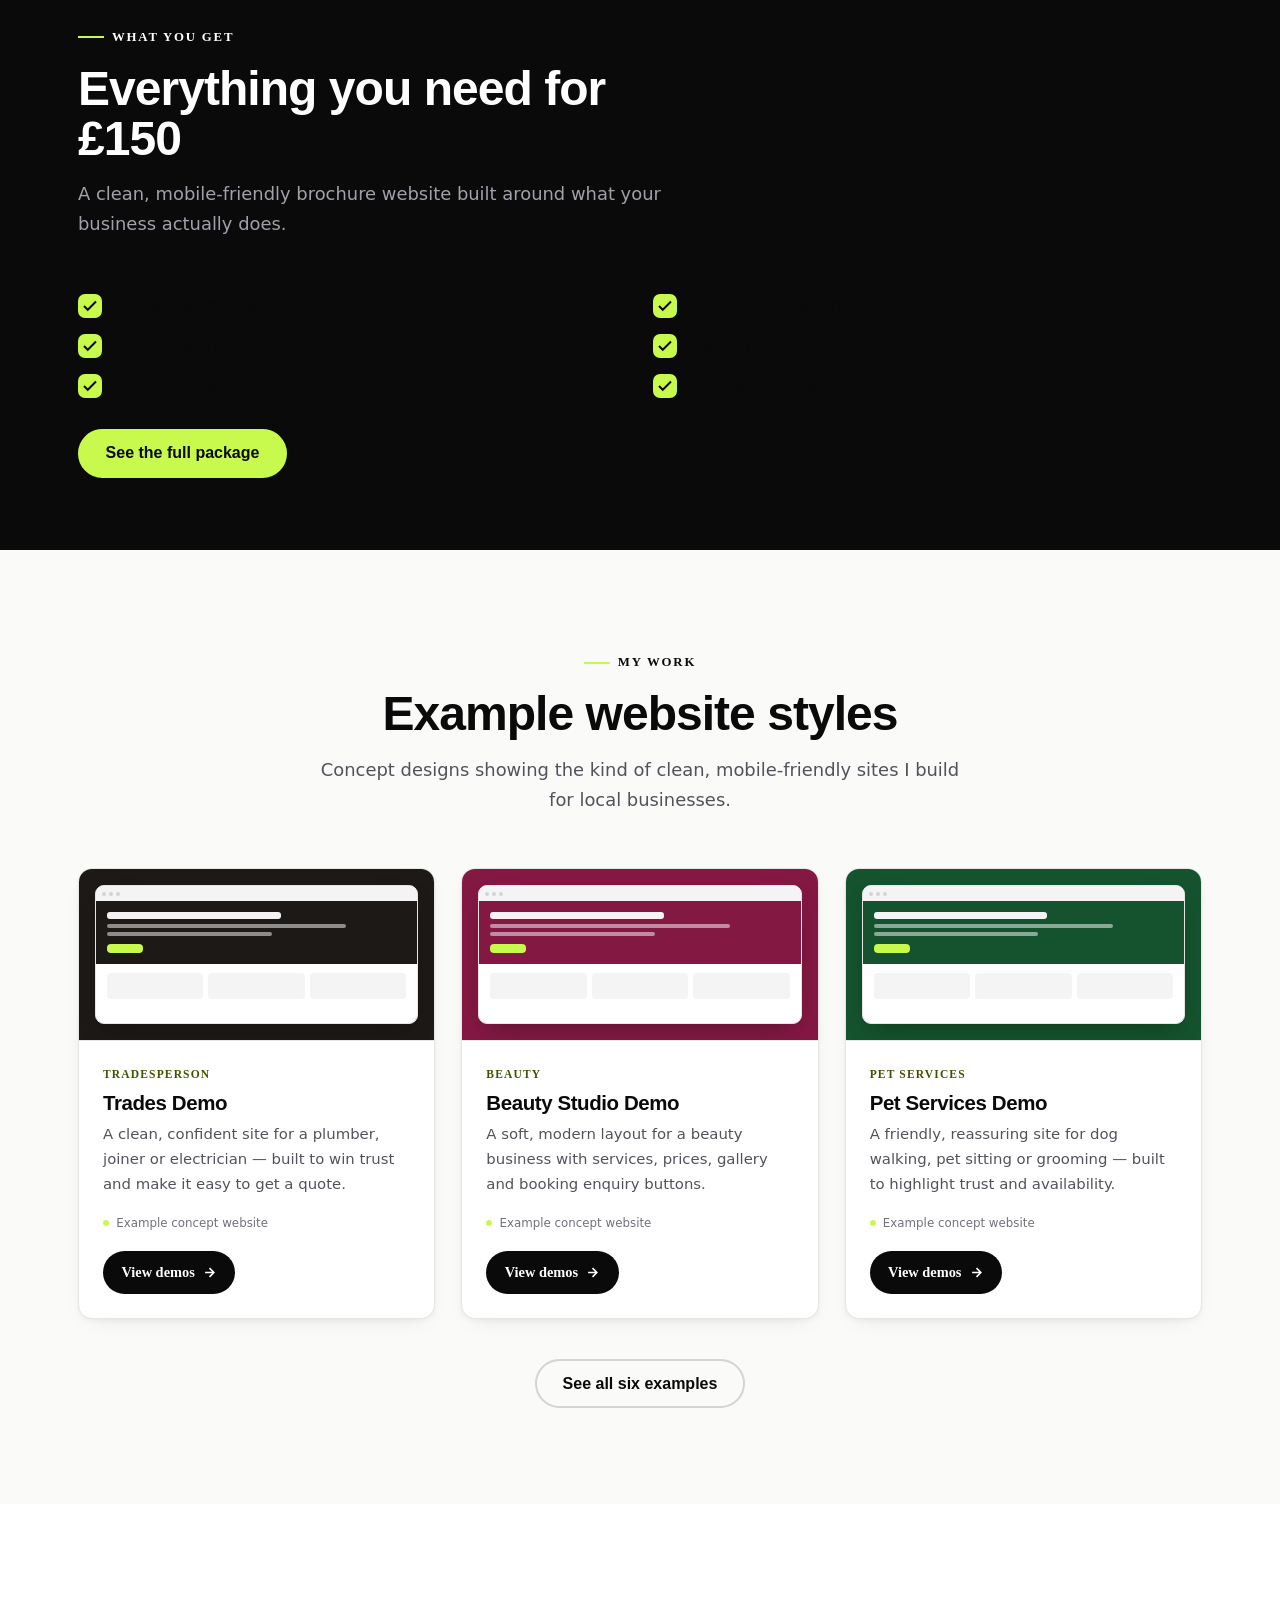
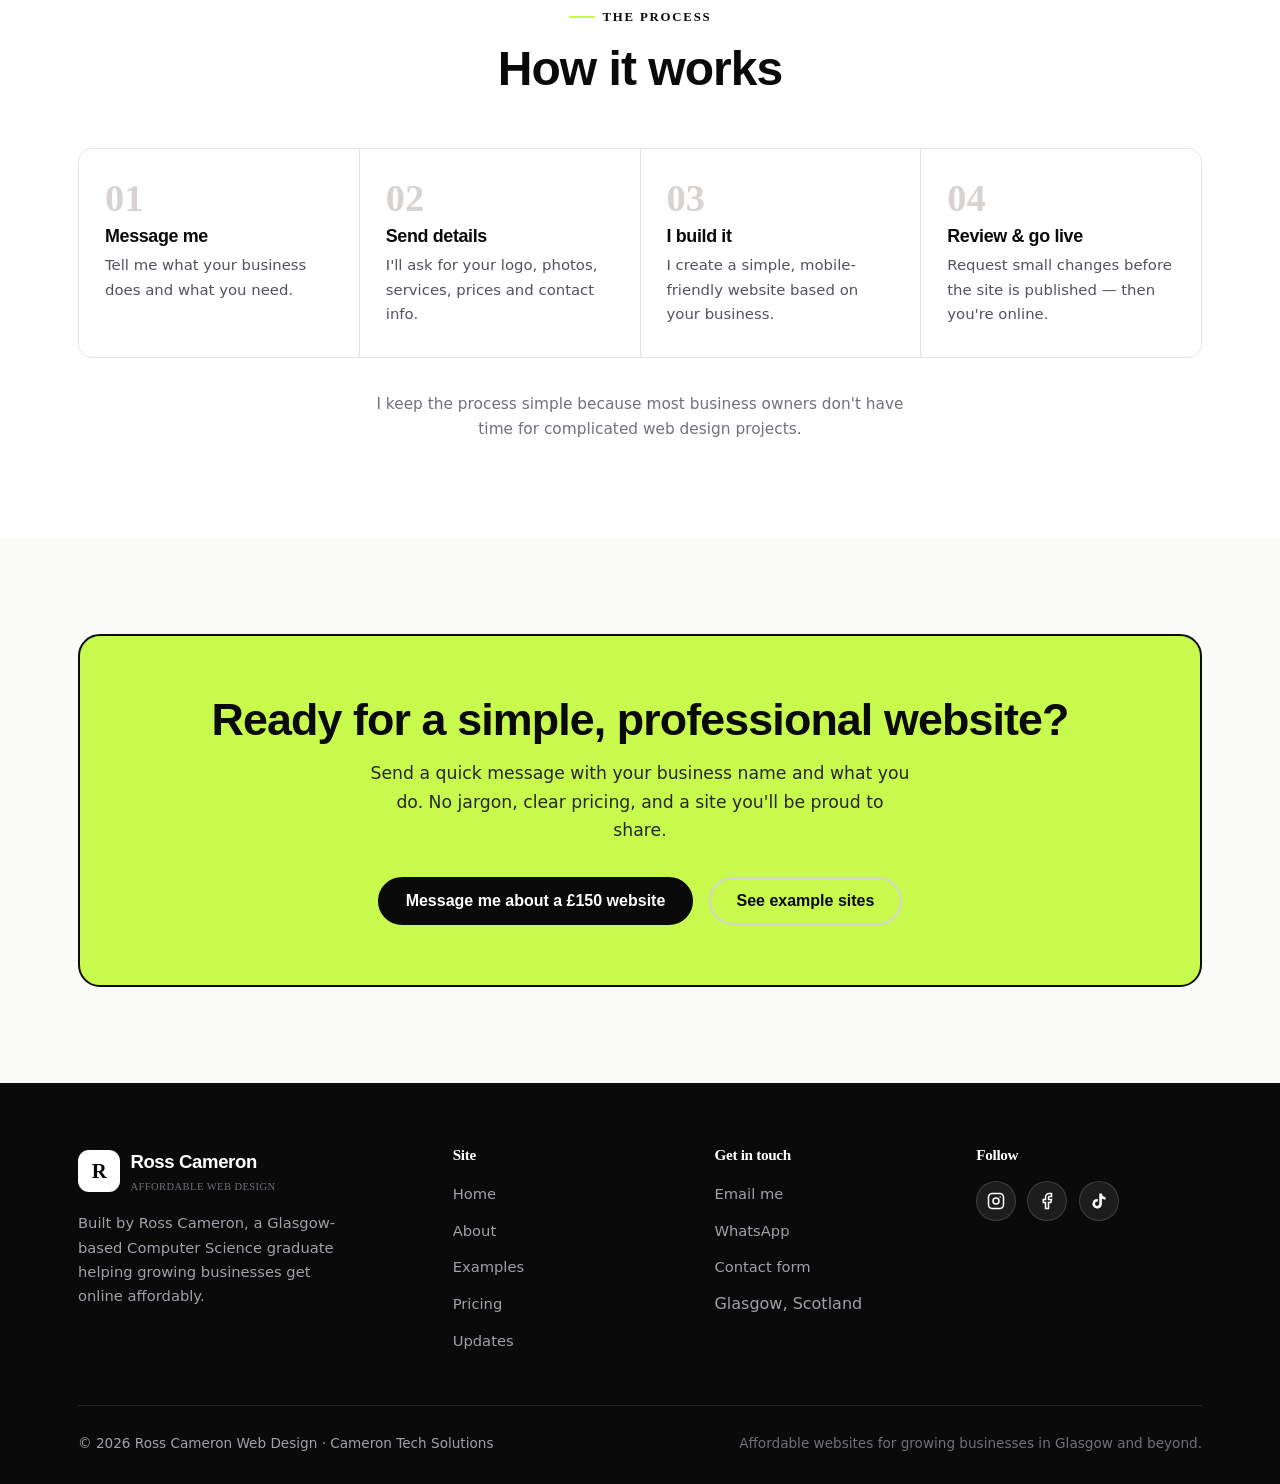
==== commit 1263702f: "Update index.html" ====
--- a/index.html
+++ b/index.html
@@ -15,7 +15,7 @@
 <link rel="icon" href="data:image/svg+xml,%3Csvg xmlns='http://www.w3.org/2000/svg' viewBox='0 0 100 100'%3E%3Crect width='100' height='100' rx='22' fill='%230A0A0A'/%3E%3Ctext x='50' y='70' font-family='sans-serif' font-size='56' font-weight='800' fill='%23C8F94D' text-anchor='middle'%3ER%3C/text%3E%3C/svg%3E">
 <link rel="preconnect" href="https://fonts.googleapis.com">
 <link rel="preconnect" href="https://fonts.gstatic.com" crossorigin>
-<link href="https://fonts.googleapis.com/css2?family=Syne:wght@600;700;800&family=Hanken+Grotesk:wght@400;500;600;700&display=swap" rel="stylesheet">
+<link href="https://fonts.googleapis.com/css2?family=Schibsted+Grotesk:wght@500;600;700;800&family=Figtree:wght@400;500;600;700&display=swap" rel="stylesheet">
 <link rel="stylesheet" href="styles.css">
 </head>
 <body>
@@ -185,4 +185,4 @@
 
 <script src="script.js"></script>
 </body>
-</html>+</html>
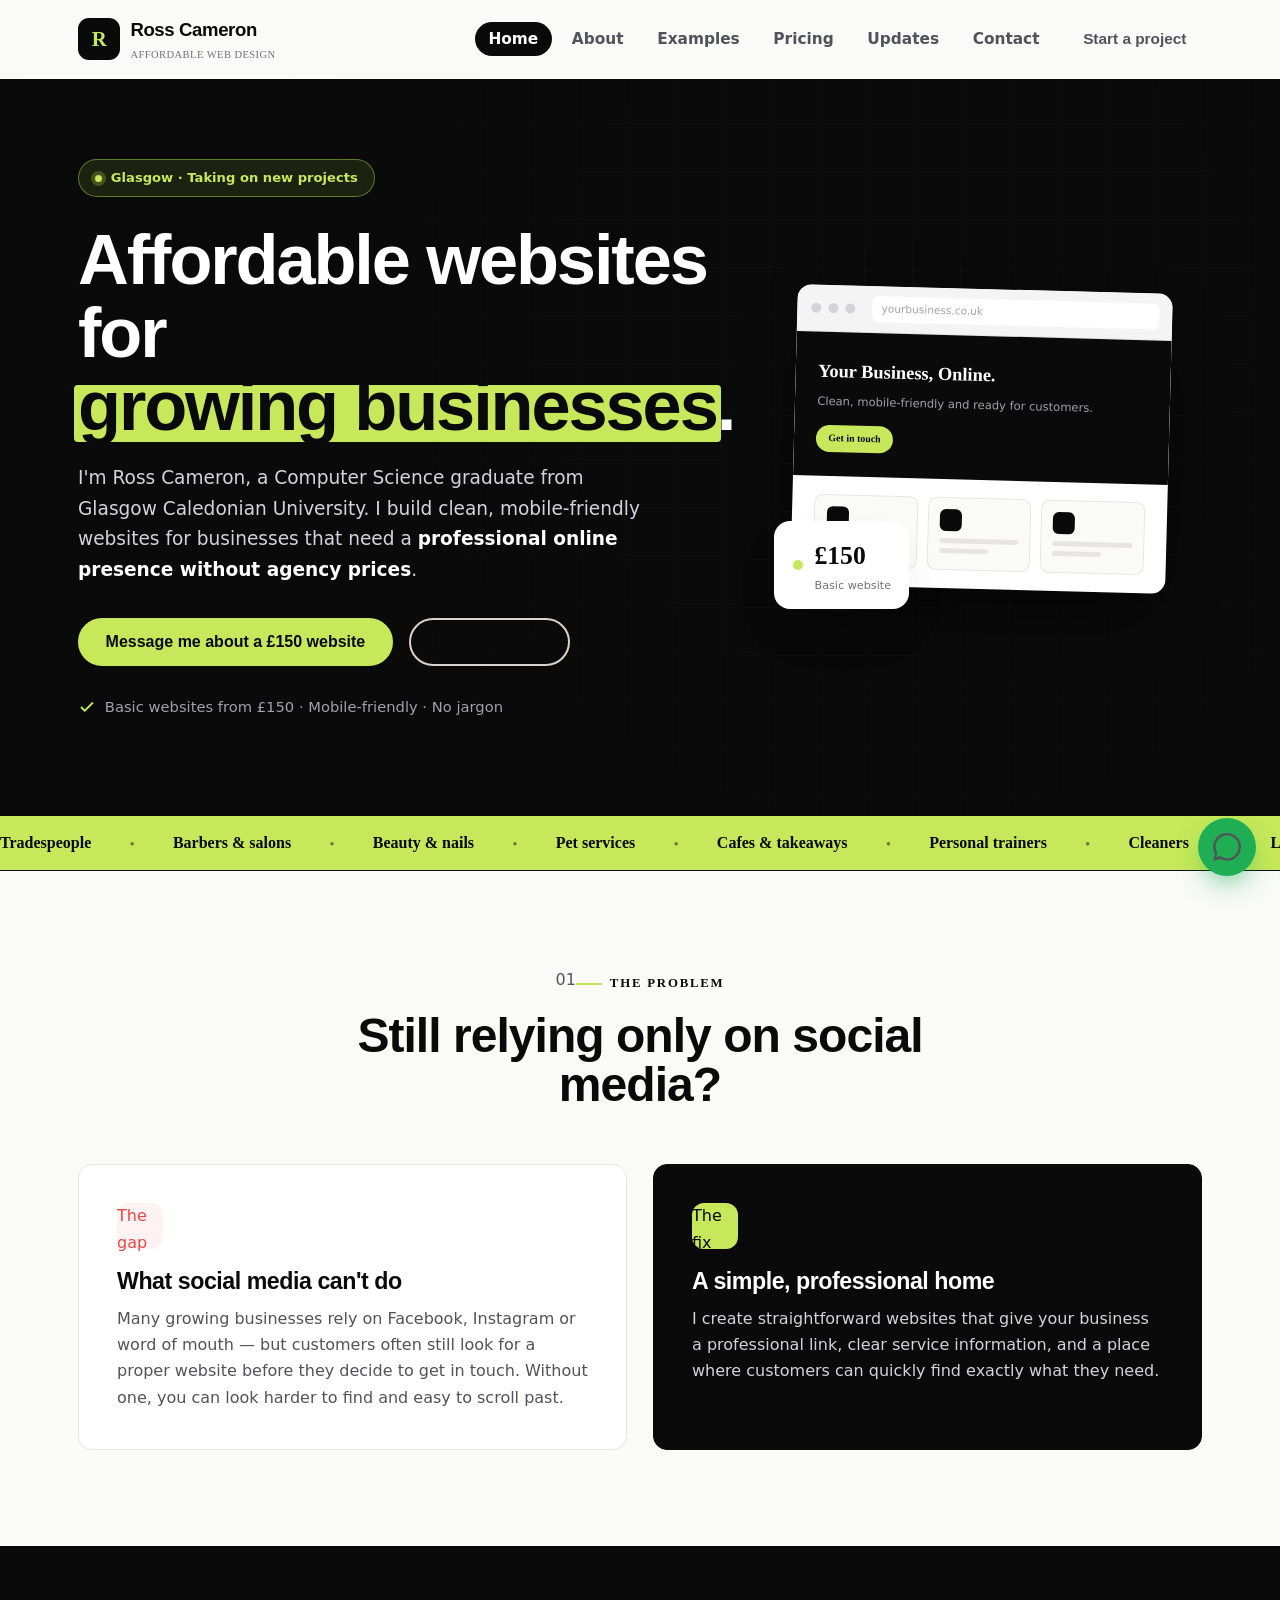
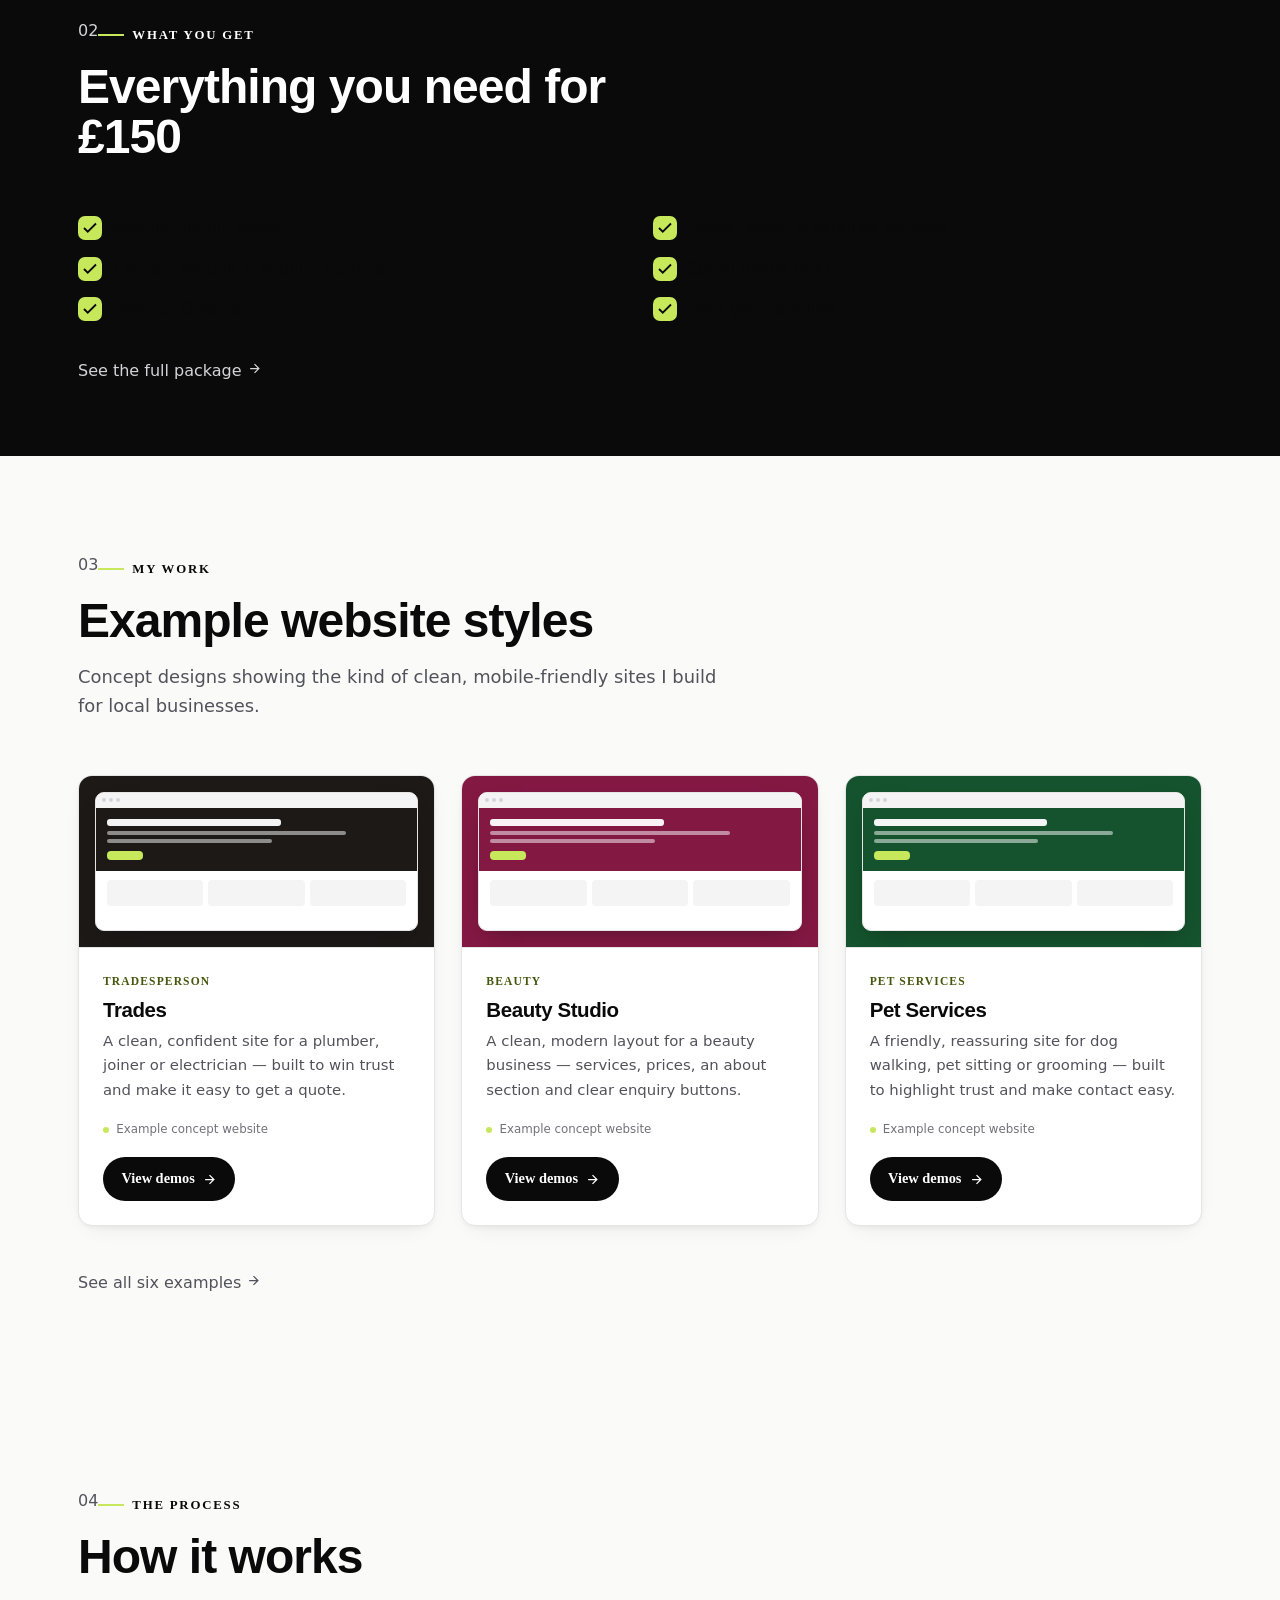
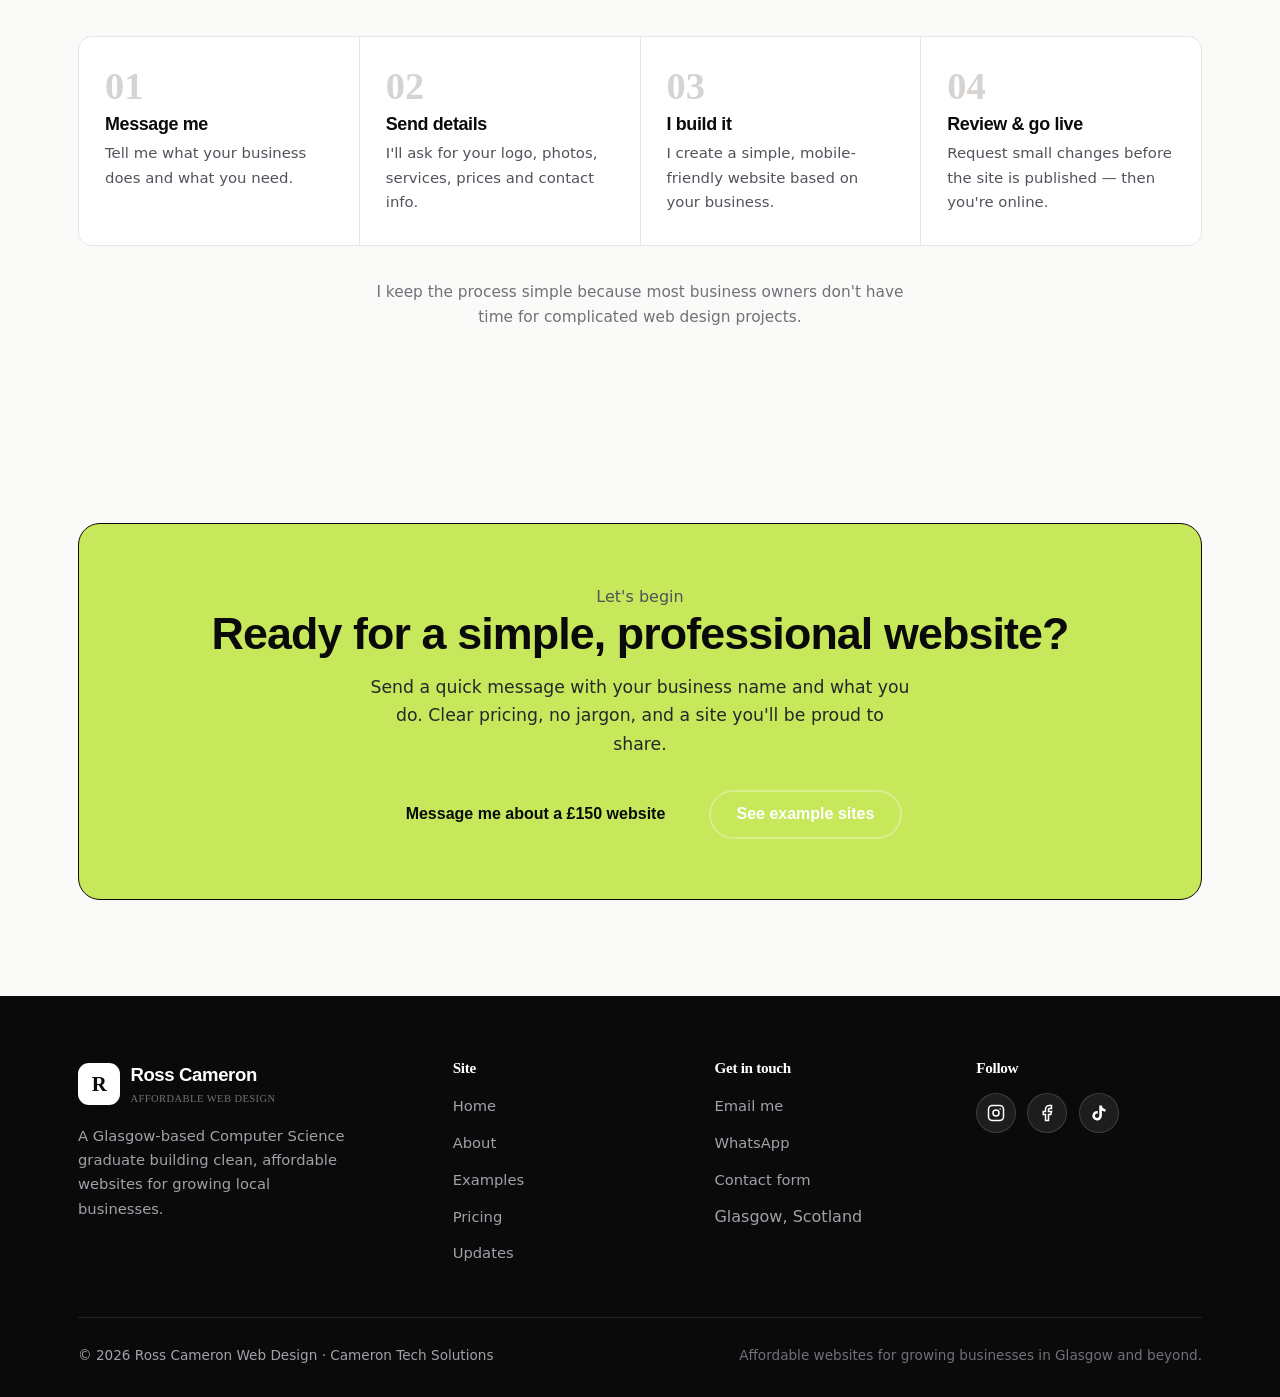
==== commit 5a214d78: "Update index.html" ====
--- a/index.html
+++ b/index.html
@@ -12,10 +12,10 @@
 <meta property="og:locale" content="en_GB">
 <meta property="og:image" content="https://rosscameronwebdesign.co.uk/og-image.png">
 <meta name="twitter:card" content="summary_large_image">
-<link rel="icon" href="data:image/svg+xml,%3Csvg xmlns='http://www.w3.org/2000/svg' viewBox='0 0 100 100'%3E%3Crect width='100' height='100' rx='22' fill='%230A0A0A'/%3E%3Ctext x='50' y='70' font-family='sans-serif' font-size='56' font-weight='800' fill='%23C8F94D' text-anchor='middle'%3ER%3C/text%3E%3C/svg%3E">
+<link rel="icon" href="data:image/svg+xml,%3Csvg xmlns='http://www.w3.org/2000/svg' viewBox='0 0 100 100'%3E%3Crect width='100' height='100' rx='50' fill='%23F7F3EC'/%3E%3Ctext x='50' y='72' font-family='Georgia,serif' font-style='italic' font-size='60' fill='%23211C17' text-anchor='middle'%3ER%3C/text%3E%3C/svg%3E">
 <link rel="preconnect" href="https://fonts.googleapis.com">
 <link rel="preconnect" href="https://fonts.gstatic.com" crossorigin>
-<link href="https://fonts.googleapis.com/css2?family=Schibsted+Grotesk:wght@500;600;700;800&family=Figtree:wght@400;500;600;700&display=swap" rel="stylesheet">
+<link href="https://fonts.googleapis.com/css2?family=Fraunces:opsz,wght@9..144,400;9..144,500;9..144,600;9..144,700&family=Mulish:wght@400;500;600;700&display=swap" rel="stylesheet">
 <link rel="stylesheet" href="styles.css">
 </head>
 <body>
@@ -23,11 +23,11 @@
   <div class="nav-inner">
     <a href="index.html" class="brand" aria-label="Ross Cameron Web Design home">
       <span class="logo">R</span>
-      <span>Ross Cameron<small>Affordable Web Design</small></span>
+      <span><span class="name">Ross Cameron</span><small>Affordable Web Design</small></span>
     </a>
     <ul class="nav-links" id="navLinks">
       <li><a href="index.html" class="active">Home</a></li><li><a href="about.html">About</a></li><li><a href="examples.html">Examples</a></li><li><a href="pricing.html">Pricing</a></li><li><a href="updates.html">Updates</a></li><li><a href="contact.html">Contact</a></li>
-      <li class="nav-cta"><a href="contact.html" class="btn btn-accent">Get a £150 site</a></li>
+      <li class="nav-cta"><a href="contact.html" class="btn btn-primary">Start a project</a></li>
     </ul>
     <button class="hamburger" id="hamburger" aria-label="Toggle menu" aria-expanded="false"><span></span><span></span><span></span></button>
   </div>
@@ -36,14 +36,14 @@
   <div class="wrap">
     <div class="hero-grid">
       <div class="reveal">
-        <span class="tagpill"><span class="dot"></span>Glasgow-based · Taking on new projects</span>
+        <span class="tagpill"><span class="dot"></span>Glasgow · Taking on new projects</span>
         <h1>Affordable websites for <span class="mark">growing businesses</span>.</h1>
         <p class="lead">I'm Ross Cameron, a Computer Science graduate from Glasgow Caledonian University. I build clean, mobile-friendly websites for businesses that need a <b>professional online presence without agency prices</b>.</p>
         <div class="hero-cta">
           <a href="contact.html" class="btn btn-accent">Message me about a £150 website</a>
-          <a href="examples.html" class="btn btn-ghost">View my work</a>
+          <a href="examples.html" class="btn btn-line">View my work</a>
         </div>
-        <div class="trust-line"><svg width="18" height="18" viewBox="0 0 24 24" fill="none" stroke="currentColor" stroke-width="2.6"><polyline points="20 6 9 17 4 12"/></svg> Basic websites from £150 · Mobile-friendly · No jargon</div>
+        <div class="trust-line"><svg width="18" height="18" viewBox="0 0 24 24" fill="none" stroke="currentColor" stroke-width="2.4"><polyline points="20 6 9 17 4 12"/></svg> Basic websites from £150 · Mobile-friendly · No jargon</div>
       </div>
       <div class="hero-visual reveal">
         <div class="browser">
@@ -55,67 +55,57 @@
             <div class="mock-card"><div class="ico"></div><div class="ln"></div><div class="ln s"></div></div>
           </div>
         </div>
-        <div class="badge-float"><span class="dotmark"></span><div><span class="pt">£150</span><small>basic website</small></div></div>
+        <div class="badge-float"><span class="dotmark"></span><div><span class="pt">£150</span><small>Basic website</small></div></div>
       </div>
     </div>
   </div>
 </section>
 
-<div class="marquee" aria-hidden="true">
-  <div class="marquee-track">
-    <span>Tradespeople<span></span></span><span>Barbers &amp; salons</span><span>Beauty &amp; nails</span><span>Pet services</span><span>Cafes &amp; takeaways</span><span>Personal trainers</span><span>Cleaners</span><span>Local sellers</span>
-    <span>Tradespeople</span><span>Barbers &amp; salons</span><span>Beauty &amp; nails</span><span>Pet services</span><span>Cafes &amp; takeaways</span><span>Personal trainers</span><span>Cleaners</span><span>Local sellers</span>
-  </div>
-</div>
+<div class="marquee" aria-hidden="true"><div class="marquee-track">
+  <span>Tradespeople</span><span>Barbers &amp; salons</span><span>Beauty &amp; nails</span><span>Pet services</span><span>Cafes &amp; takeaways</span><span>Personal trainers</span><span>Cleaners</span><span>Local sellers</span>
+  <span>Tradespeople</span><span>Barbers &amp; salons</span><span>Beauty &amp; nails</span><span>Pet services</span><span>Cafes &amp; takeaways</span><span>Personal trainers</span><span>Cleaners</span><span>Local sellers</span>
+</div></div>
 
 <section class="section">
   <div class="wrap">
-    <div class="section-head center reveal"><span class="eyebrow">The problem</span><h2 class="sec-title">Still relying only on social media?</h2></div>
+    <div class="section-head center reveal"><span class="sec-no">01</span><span class="eyebrow">The problem</span><h2 class="sec-title">Still relying only on social media?</h2></div>
     <div class="ps-grid">
-      <div class="ps-card problem reveal">
-        <div class="tag"><svg width="22" height="22" viewBox="0 0 24 24" fill="none" stroke="currentColor" stroke-width="2"><circle cx="12" cy="12" r="10"/><path d="M12 8v4M12 16h.01"/></svg></div>
-        <h3>The gap a page can't fill</h3>
-        <p>Many growing businesses rely on Facebook, Instagram or word of mouth — but customers often still look for a proper website before they decide to get in touch. Without one, you can look harder to find and easy to scroll past.</p>
-      </div>
-      <div class="ps-card solution reveal">
-        <div class="tag"><svg width="18" height="18" viewBox="0 0 24 24" fill="none" stroke="currentColor" stroke-width="2.6"><polyline points="20 6 9 17 4 12"/></svg></div>
-        <h3>A simple, professional home</h3>
-        <p>I create straightforward websites that give your business a professional link, clear service information, and a place where customers can quickly find what they need — without unnecessary extras or high costs.</p>
-      </div>
+      <div class="ps-card problem reveal"><span class="tag">The gap</span><h3>What social media can't do</h3><p>Many growing businesses rely on Facebook, Instagram or word of mouth — but customers often still look for a proper website before they decide to get in touch. Without one, you can look harder to find and easy to scroll past.</p></div>
+      <div class="ps-card solution reveal"><span class="tag">The fix</span><h3>A simple, professional home</h3><p>I create straightforward websites that give your business a professional link, clear service information, and a place where customers can quickly find exactly what they need.</p></div>
     </div>
   </div>
 </section>
 
 <section class="section dark tight">
   <div class="wrap">
-    <div class="section-head reveal"><span class="eyebrow">What you get</span><h2 class="sec-title">Everything you need for £150</h2><p class="sec-sub">A clean, mobile-friendly brochure website built around what your business actually does.</p></div>
-    <ul class="inc-list reveal" style="color:#fff">
-      <li><span class="ck"><svg width="18" height="18" viewBox="0 0 24 24" fill="none" stroke="currentColor" stroke-width="2.6"><polyline points="20 6 9 17 4 12"/></svg></span> Mobile-friendly design</li>
-      <li><span class="ck"><svg width="18" height="18" viewBox="0 0 24 24" fill="none" stroke="currentColor" stroke-width="2.6"><polyline points="20 6 9 17 4 12"/></svg></span> Home, about &amp; services sections</li>
-      <li><span class="ck"><svg width="18" height="18" viewBox="0 0 24 24" fill="none" stroke="currentColor" stroke-width="2.6"><polyline points="20 6 9 17 4 12"/></svg></span> Contact section &amp; enquiry buttons</li>
-      <li><span class="ck"><svg width="18" height="18" viewBox="0 0 24 24" fill="none" stroke="currentColor" stroke-width="2.6"><polyline points="20 6 9 17 4 12"/></svg></span> Social media links</li>
-      <li><span class="ck"><svg width="18" height="18" viewBox="0 0 24 24" fill="none" stroke="currentColor" stroke-width="2.6"><polyline points="20 6 9 17 4 12"/></svg></span> Basic SEO setup</li>
-      <li><span class="ck"><svg width="18" height="18" viewBox="0 0 24 24" fill="none" stroke="currentColor" stroke-width="2.6"><polyline points="20 6 9 17 4 12"/></svg></span> Help getting the site live</li>
+    <div class="section-head reveal"><span class="sec-no">02</span><span class="eyebrow">What you get</span><h2 class="sec-title">Everything you need for £150</h2></div>
+    <ul class="inc-list reveal">
+      <li><span class="ck"><svg width="18" height="18" viewBox="0 0 24 24" fill="none" stroke="currentColor" stroke-width="2.4"><polyline points="20 6 9 17 4 12"/></svg></span> Mobile-friendly design</li>
+      <li><span class="ck"><svg width="18" height="18" viewBox="0 0 24 24" fill="none" stroke="currentColor" stroke-width="2.4"><polyline points="20 6 9 17 4 12"/></svg></span> Home, about &amp; services sections</li>
+      <li><span class="ck"><svg width="18" height="18" viewBox="0 0 24 24" fill="none" stroke="currentColor" stroke-width="2.4"><polyline points="20 6 9 17 4 12"/></svg></span> Contact section &amp; enquiry buttons</li>
+      <li><span class="ck"><svg width="18" height="18" viewBox="0 0 24 24" fill="none" stroke="currentColor" stroke-width="2.4"><polyline points="20 6 9 17 4 12"/></svg></span> Social media links</li>
+      <li><span class="ck"><svg width="18" height="18" viewBox="0 0 24 24" fill="none" stroke="currentColor" stroke-width="2.4"><polyline points="20 6 9 17 4 12"/></svg></span> Basic SEO setup</li>
+      <li><span class="ck"><svg width="18" height="18" viewBox="0 0 24 24" fill="none" stroke="currentColor" stroke-width="2.4"><polyline points="20 6 9 17 4 12"/></svg></span> Help getting it live</li>
     </ul>
-    <div style="margin-top:30px" class="reveal"><a href="pricing.html" class="btn btn-accent">See the full package</a></div>
+    <div style="margin-top:36px" class="reveal"><a href="pricing.html" class="tlink">See the full package <svg width="15" height="15" viewBox="0 0 24 24" fill="none" stroke="currentColor" stroke-width="2"><path d="M5 12h14M12 5l7 7-7 7"/></svg></a></div>
   </div>
 </section>
 
 <section class="section">
   <div class="wrap">
-    <div class="section-head center reveal"><span class="eyebrow">My work</span><h2 class="sec-title">Example website styles</h2><p class="sec-sub">Concept designs showing the kind of clean, mobile-friendly sites I build for local businesses.</p></div>
+    <div class="section-head reveal"><span class="sec-no">03</span><span class="eyebrow">My work</span><h2 class="sec-title">Example website styles</h2><p class="sec-sub">Concept designs showing the kind of clean, mobile-friendly sites I build for local businesses.</p></div>
     <div class="ex-grid">
-      <div class="ex-card reveal"><div class="ex-thumb tag-trades"><div class="mini"><div class="mini-bar"><i></i><i></i><i></i></div><div class="mini-hero tag-trades"><div class="t"></div><div class="s"></div><div class="s" style="width:55%"></div><div class="b"></div></div><div class="mini-cards"><div class="c"></div><div class="c"></div><div class="c"></div></div></div></div><div class="ex-body"><div class="ex-kicker">Tradesperson</div><h3>Trades Demo</h3><p>A clean, confident site for a plumber, joiner or electrician — built to win trust and make it easy to get a quote.</p><span class="concept">Example concept website</span><a href="examples.html" class="view-demo">View demos <svg width="15" height="15" viewBox="0 0 24 24" fill="none" stroke="currentColor" stroke-width="2.5"><path d="M5 12h14M12 5l7 7-7 7"/></svg></a></div></div>
-      <div class="ex-card reveal"><div class="ex-thumb tag-beauty"><div class="mini"><div class="mini-bar"><i></i><i></i><i></i></div><div class="mini-hero tag-beauty"><div class="t"></div><div class="s"></div><div class="s" style="width:55%"></div><div class="b"></div></div><div class="mini-cards"><div class="c"></div><div class="c"></div><div class="c"></div></div></div></div><div class="ex-body"><div class="ex-kicker">Beauty</div><h3>Beauty Studio Demo</h3><p>A soft, modern layout for a beauty business with services, prices, gallery and booking enquiry buttons.</p><span class="concept">Example concept website</span><a href="examples.html" class="view-demo">View demos <svg width="15" height="15" viewBox="0 0 24 24" fill="none" stroke="currentColor" stroke-width="2.5"><path d="M5 12h14M12 5l7 7-7 7"/></svg></a></div></div>
-      <div class="ex-card reveal"><div class="ex-thumb tag-pet"><div class="mini"><div class="mini-bar"><i></i><i></i><i></i></div><div class="mini-hero tag-pet"><div class="t"></div><div class="s"></div><div class="s" style="width:55%"></div><div class="b"></div></div><div class="mini-cards"><div class="c"></div><div class="c"></div><div class="c"></div></div></div></div><div class="ex-body"><div class="ex-kicker">Pet services</div><h3>Pet Services Demo</h3><p>A friendly, reassuring site for dog walking, pet sitting or grooming — built to highlight trust and availability.</p><span class="concept">Example concept website</span><a href="examples.html" class="view-demo">View demos <svg width="15" height="15" viewBox="0 0 24 24" fill="none" stroke="currentColor" stroke-width="2.5"><path d="M5 12h14M12 5l7 7-7 7"/></svg></a></div></div>
+      <div class="ex-card reveal"><div class="ex-thumb tag-trades"><div class="mini"><div class="mini-bar"><i></i><i></i><i></i></div><div class="mini-hero tag-trades"><div class="t"></div><div class="s"></div><div class="s" style="width:55%"></div><div class="b"></div></div><div class="mini-cards"><div class="c"></div><div class="c"></div><div class="c"></div></div></div></div><div class="ex-body"><div class="ex-kicker">Tradesperson</div><h3>Trades</h3><p>A clean, confident site for a plumber, joiner or electrician — built to win trust and make it easy to get a quote.</p><span class="concept">Example concept website</span><a href="examples.html" class="view-demo">View demos <svg width="15" height="15" viewBox="0 0 24 24" fill="none" stroke="currentColor" stroke-width="2"><path d="M5 12h14M12 5l7 7-7 7"/></svg></a></div></div>
+      <div class="ex-card reveal"><div class="ex-thumb tag-beauty"><div class="mini"><div class="mini-bar"><i></i><i></i><i></i></div><div class="mini-hero tag-beauty"><div class="t"></div><div class="s"></div><div class="s" style="width:55%"></div><div class="b"></div></div><div class="mini-cards"><div class="c"></div><div class="c"></div><div class="c"></div></div></div></div><div class="ex-body"><div class="ex-kicker">Beauty</div><h3>Beauty Studio</h3><p>A clean, modern layout for a beauty business — services, prices, an about section and clear enquiry buttons.</p><span class="concept">Example concept website</span><a href="examples.html" class="view-demo">View demos <svg width="15" height="15" viewBox="0 0 24 24" fill="none" stroke="currentColor" stroke-width="2"><path d="M5 12h14M12 5l7 7-7 7"/></svg></a></div></div>
+      <div class="ex-card reveal"><div class="ex-thumb tag-pet"><div class="mini"><div class="mini-bar"><i></i><i></i><i></i></div><div class="mini-hero tag-pet"><div class="t"></div><div class="s"></div><div class="s" style="width:55%"></div><div class="b"></div></div><div class="mini-cards"><div class="c"></div><div class="c"></div><div class="c"></div></div></div></div><div class="ex-body"><div class="ex-kicker">Pet services</div><h3>Pet Services</h3><p>A friendly, reassuring site for dog walking, pet sitting or grooming — built to highlight trust and make contact easy.</p><span class="concept">Example concept website</span><a href="examples.html" class="view-demo">View demos <svg width="15" height="15" viewBox="0 0 24 24" fill="none" stroke="currentColor" stroke-width="2"><path d="M5 12h14M12 5l7 7-7 7"/></svg></a></div></div>
     </div>
-    <div style="text-align:center;margin-top:40px" class="reveal"><a href="examples.html" class="btn btn-line">See all six examples</a></div>
+    <div style="margin-top:44px" class="reveal"><a href="examples.html" class="tlink">See all six examples <svg width="15" height="15" viewBox="0 0 24 24" fill="none" stroke="currentColor" stroke-width="2"><path d="M5 12h14M12 5l7 7-7 7"/></svg></a></div>
   </div>
 </section>
 
-<section class="section" style="background:#fff">
+<section class="section" style="background:var(--card)">
   <div class="wrap">
-    <div class="section-head center reveal"><span class="eyebrow">The process</span><h2 class="sec-title">How it works</h2></div>
+    <div class="section-head reveal"><span class="sec-no">04</span><span class="eyebrow">The process</span><h2 class="sec-title">How it works</h2></div>
     <div class="steps reveal">
       <div class="step"><div class="num">01</div><h3>Message me</h3><p>Tell me what your business does and what you need.</p></div>
       <div class="step"><div class="num">02</div><h3>Send details</h3><p>I'll ask for your logo, photos, services, prices and contact info.</p></div>
@@ -129,11 +119,12 @@
 <section class="section">
   <div class="wrap">
     <div class="cta-band reveal">
+      <span class="em">Let's begin</span>
       <h2>Ready for a simple, professional website?</h2>
-      <p>Send a quick message with your business name and what you do. No jargon, clear pricing, and a site you'll be proud to share.</p>
+      <p>Send a quick message with your business name and what you do. Clear pricing, no jargon, and a site you'll be proud to share.</p>
       <div class="btns">
-        <a href="contact.html" class="btn btn-dark">Message me about a £150 website</a>
-        <a href="examples.html" class="btn btn-line">See example sites</a>
+        <a href="contact.html" class="btn btn-accent">Message me about a £150 website</a>
+        <a href="examples.html" class="btn btn-ghost">See example sites</a>
       </div>
     </div>
   </div>
@@ -142,36 +133,23 @@
   <div class="wrap">
     <div class="foot-grid">
       <div class="foot-brand">
-        <div class="brand"><span class="logo">R</span><span>Ross Cameron<small>Affordable Web Design</small></span></div>
-        <p>Built by Ross Cameron, a Glasgow-based Computer Science graduate helping growing businesses get online affordably.</p>
+        <div class="brand"><span class="logo">R</span><span><span class="name">Ross Cameron</span><small>Affordable Web Design</small></span></div>
+        <p>A Glasgow-based Computer Science graduate building clean, affordable websites for growing local businesses.</p>
       </div>
-      <div class="foot-col">
-        <h4>Site</h4>
-        <ul>
-          <li><a href="index.html">Home</a></li>
-          <li><a href="about.html">About</a></li>
-          <li><a href="examples.html">Examples</a></li>
-          <li><a href="pricing.html">Pricing</a></li>
-          <li><a href="updates.html">Updates</a></li>
-        </ul>
-      </div>
-      <div class="foot-col">
-        <h4>Get in touch</h4>
-        <ul>
-          <li><a href="mailto:hello@rosscameronwebdesign.co.uk">Email me</a></li>
-          <li><a href="https://wa.me/447000000000" target="_blank" rel="noopener">WhatsApp</a></li>
-          <li><a href="contact.html">Contact form</a></li>
-          <li>Glasgow, Scotland</li>
-        </ul>
-      </div>
-      <div class="foot-col">
-        <h4>Follow</h4>
-        <div class="socials">
-          <a href="#" aria-label="Instagram"><svg width="18" height="18" viewBox="0 0 24 24" fill="none" stroke="currentColor" stroke-width="2"><rect x="2" y="2" width="20" height="20" rx="5"/><circle cx="12" cy="12" r="4"/><circle cx="17.5" cy="6.5" r="1" fill="currentColor" stroke="none"/></svg></a>
-          <a href="#" aria-label="Facebook"><svg width="18" height="18" viewBox="0 0 24 24" fill="none" stroke="currentColor" stroke-width="2"><path d="M18 2h-3a5 5 0 0 0-5 5v3H7v4h3v8h4v-8h3l1-4h-4V7a1 1 0 0 1 1-1h3z"/></svg></a>
-          <a href="#" aria-label="TikTok"><svg width="18" height="18" viewBox="0 0 24 24" fill="currentColor"><path d="M19.59 6.69a4.83 4.83 0 0 1-3.77-4.25V2h-3.45v13.67a2.89 2.89 0 0 1-5.2 1.74 2.89 2.89 0 0 1 2.31-4.64 2.93 2.93 0 0 1 .88.13V9.4a6.84 6.84 0 0 0-1-.05A6.33 6.33 0 0 0 5 20.1a6.34 6.34 0 0 0 10.86-4.43V8.69a8.16 8.16 0 0 0 4.77 1.52v-3.4a4.85 4.85 0 0 1-1.04-.12z"/></svg></a>
-        </div>
-      </div>
+      <div class="foot-col"><h4>Site</h4><ul>
+        <li><a href="index.html">Home</a></li><li><a href="about.html">About</a></li>
+        <li><a href="examples.html">Examples</a></li><li><a href="pricing.html">Pricing</a></li>
+        <li><a href="updates.html">Updates</a></li></ul></div>
+      <div class="foot-col"><h4>Get in touch</h4><ul>
+        <li><a href="mailto:hello@rosscameronwebdesign.co.uk">Email me</a></li>
+        <li><a href="https://wa.me/447000000000" target="_blank" rel="noopener">WhatsApp</a></li>
+        <li><a href="contact.html">Contact form</a></li>
+        <li>Glasgow, Scotland</li></ul></div>
+      <div class="foot-col"><h4>Follow</h4><div class="socials">
+        <a href="#" aria-label="Instagram"><svg width="18" height="18" viewBox="0 0 24 24" fill="none" stroke="currentColor" stroke-width="2"><rect x="2" y="2" width="20" height="20" rx="5"/><circle cx="12" cy="12" r="4"/><circle cx="17.5" cy="6.5" r="1" fill="currentColor" stroke="none"/></svg></a>
+        <a href="#" aria-label="Facebook"><svg width="18" height="18" viewBox="0 0 24 24" fill="none" stroke="currentColor" stroke-width="2"><path d="M18 2h-3a5 5 0 0 0-5 5v3H7v4h3v8h4v-8h3l1-4h-4V7a1 1 0 0 1 1-1h3z"/></svg></a>
+        <a href="#" aria-label="TikTok"><svg width="18" height="18" viewBox="0 0 24 24" fill="currentColor"><path d="M19.59 6.69a4.83 4.83 0 0 1-3.77-4.25V2h-3.45v13.67a2.89 2.89 0 0 1-5.2 1.74 2.89 2.89 0 0 1 2.31-4.64 2.93 2.93 0 0 1 .88.13V9.4a6.84 6.84 0 0 0-1-.05A6.33 6.33 0 0 0 5 20.1a6.34 6.34 0 0 0 10.86-4.43V8.69a8.16 8.16 0 0 0 4.77 1.52v-3.4a4.85 4.85 0 0 1-1.04-.12z"/></svg></a>
+      </div></div>
     </div>
     <div class="foot-bottom">
       <span>© 2026 Ross Cameron Web Design · Cameron Tech Solutions</span>
@@ -180,7 +158,7 @@
   </div>
 </footer>
 <a href="https://wa.me/447000000000?text=Hi%20Ross%2C%20I'm%20interested%20in%20a%20%C2%A3150%20website." target="_blank" rel="noopener" class="wa-float" aria-label="Message on WhatsApp">
-  <svg width="30" height="30" viewBox="0 0 24 24" fill="#fff"><path d="M.057 24l1.687-6.163a11.867 11.867 0 0 1-1.587-5.946C.16 5.335 5.495 0 12.05 0a11.82 11.82 0 0 1 8.413 3.488 11.82 11.82 0 0 1 3.48 8.414c-.003 6.557-5.338 11.892-11.893 11.892a11.9 11.9 0 0 1-5.688-1.448L.057 24zm6.597-3.807c1.676.995 3.276 1.591 5.392 1.592 5.448 0 9.886-4.434 9.889-9.885.002-5.462-4.415-9.89-9.881-9.892-5.452 0-9.887 4.434-9.889 9.884a9.86 9.86 0 0 0 1.515 5.26l-.999 3.648 3.973-1.039z"/></svg>
+  <svg width="28" height="28" viewBox="0 0 24 24" fill="currentColor"><path d="M.057 24l1.687-6.163a11.867 11.867 0 0 1-1.587-5.946C.16 5.335 5.495 0 12.05 0a11.82 11.82 0 0 1 8.413 3.488 11.82 11.82 0 0 1 3.48 8.414c-.003 6.557-5.338 11.892-11.893 11.892a11.9 11.9 0 0 1-5.688-1.448L.057 24zm6.597-3.807c1.676.995 3.276 1.591 5.392 1.592 5.448 0 9.886-4.434 9.889-9.885.002-5.462-4.415-9.89-9.881-9.892-5.452 0-9.887 4.434-9.889 9.884a9.86 9.86 0 0 0 1.515 5.26l-.999 3.648 3.973-1.039z"/></svg>
 </a>
 
 <script src="script.js"></script>
--- a/styles.css
+++ b/styles.css
@@ -13,10 +13,10 @@
   --grey-3:#A1A1AA;
   --line:#E7E5E4;
   --line-2:#D6D3D1;
-  --accent:#C8F94D;          /* lime */
-  --accent-2:#B6E83A;        /* hover */
-  --accent-soft:#EBFBC2;     /* tint */
-  --accent-ink:#3F5400;      /* readable lime-ish text on light */
+  --accent:#C6E85A;          /* muted lime */
+  --accent-2:#B4D848;        /* hover */
+  --accent-soft:#EEF6D4;     /* tint */
+  --accent-ink:#44570D;      /* readable lime-ish text on light */
   --danger:#EF4444;
   --shadow:0 2px 4px rgba(10,10,10,.04), 0 8px 24px -12px rgba(10,10,10,.12);
   --shadow-lg:0 24px 60px -24px rgba(10,10,10,.28);
@@ -27,17 +27,17 @@
 *{margin:0;padding:0;box-sizing:border-box}
 html{scroll-behavior:smooth}
 body{
-  font-family:'Hanken Grotesk',system-ui,sans-serif;
+  font-family:'Figtree',system-ui,sans-serif;
   color:var(--grey);background:var(--paper);line-height:1.65;
   -webkit-font-smoothing:antialiased;overflow-x:hidden;
 }
-h1,h2,h3,h4{font-family:'Syne',sans-serif;color:var(--ink);font-weight:800;line-height:1.04;letter-spacing:-.02em}
+h1,h2,h3,h4{font-family:'Schibsted Grotesk',sans-serif;color:var(--ink);font-weight:800;line-height:1.04;letter-spacing:-.02em}
 a{text-decoration:none;color:inherit}
 img{max-width:100%;display:block}
 .wrap{max-width:var(--maxw);margin:0 auto;padding:0 28px}
 
 /* ---------- Buttons ---------- */
-.btn{display:inline-flex;align-items:center;gap:.55rem;font-family:'Syne',sans-serif;font-weight:700;
+.btn{display:inline-flex;align-items:center;gap:.55rem;font-family:'Schibsted Grotesk',sans-serif;font-weight:700;
   font-size:1rem;padding:.9rem 1.6rem;border-radius:999px;cursor:pointer;border:2px solid transparent;
   transition:transform .18s ease, background .18s ease, color .18s, border-color .18s;white-space:nowrap;line-height:1}
 .btn:hover{transform:translateY(-2px)}
@@ -57,9 +57,9 @@
   border-bottom:1px solid transparent;transition:border-color .25s}
 header.nav.scrolled{border-color:var(--line)}
 .nav-inner{display:flex;align-items:center;justify-content:space-between;height:78px;max-width:var(--maxw);margin:0 auto;padding:0 28px}
-.brand{display:flex;align-items:center;gap:.65rem;font-family:'Syne',sans-serif;font-weight:800;color:var(--ink);font-size:1.16rem;letter-spacing:-.02em}
-.brand .logo{width:42px;height:42px;border-radius:11px;background:var(--ink);display:grid;place-items:center;color:var(--accent);font-weight:800;font-size:1.3rem;font-family:'Syne'}
-.brand small{display:block;font-size:.66rem;font-weight:500;color:var(--grey-2);letter-spacing:.04em;font-family:'Hanken Grotesk';text-transform:uppercase}
+.brand{display:flex;align-items:center;gap:.65rem;font-family:'Schibsted Grotesk',sans-serif;font-weight:800;color:var(--ink);font-size:1.16rem;letter-spacing:-.02em}
+.brand .logo{width:42px;height:42px;border-radius:11px;background:var(--ink);display:grid;place-items:center;color:var(--accent);font-weight:800;font-size:1.3rem;font-family:'Schibsted Grotesk'}
+.brand small{display:block;font-size:.66rem;font-weight:500;color:var(--grey-2);letter-spacing:.04em;font-family:'Figtree';text-transform:uppercase}
 .nav-links{display:flex;align-items:center;gap:.4rem;list-style:none}
 .nav-links a{font-weight:600;color:var(--grey);font-size:.96rem;padding:.5rem .85rem;border-radius:999px;transition:color .2s,background .2s}
 .nav-links a:hover{color:var(--ink);background:rgba(10,10,10,.05)}
@@ -78,12 +78,12 @@
   background-image:linear-gradient(rgba(255,255,255,.045) 1px,transparent 1px),linear-gradient(90deg,rgba(255,255,255,.045) 1px,transparent 1px);
   background-size:48px 48px;-webkit-mask-image:radial-gradient(circle at 78% 20%,#000,transparent 72%);mask-image:radial-gradient(circle at 78% 20%,#000,transparent 72%)}
 .page-hero .wrap{position:relative;z-index:2}
-.page-hero .crumb{font-family:'Hanken Grotesk';font-weight:600;font-size:.8rem;letter-spacing:.14em;text-transform:uppercase;color:var(--accent);margin-bottom:1rem}
+.page-hero .crumb{font-family:'Figtree';font-weight:600;font-size:.8rem;letter-spacing:.14em;text-transform:uppercase;color:var(--accent);margin-bottom:1rem}
 .page-hero h1{color:#fff;font-size:clamp(2.4rem,6vw,4rem);max-width:14ch}
 .page-hero p{color:#d4d4d8;font-size:1.15rem;max-width:56ch;margin-top:1.2rem}
 
 /* ---------- Eyebrow / section heads ---------- */
-.eyebrow{display:inline-flex;align-items:center;gap:.5rem;font-family:'Hanken Grotesk';font-weight:600;font-size:.8rem;letter-spacing:.14em;text-transform:uppercase;color:var(--ink);margin-bottom:1rem}
+.eyebrow{display:inline-flex;align-items:center;gap:.5rem;font-family:'Figtree';font-weight:600;font-size:.8rem;letter-spacing:.14em;text-transform:uppercase;color:var(--ink);margin-bottom:1rem}
 .eyebrow::before{content:"";width:26px;height:2px;background:var(--accent)}
 .section{padding:96px 0}
 .section.tight{padding:72px 0}
@@ -107,7 +107,7 @@
 .hero .tagpill .dot{width:7px;height:7px;border-radius:50%;background:var(--accent);box-shadow:0 0 0 4px rgba(200,249,77,.22)}
 .hero h1{color:#fff;font-size:clamp(2.6rem,5.6vw,4.4rem);letter-spacing:-.03em;margin-bottom:1.3rem}
 .hero h1 .mark{position:relative;white-space:nowrap;color:var(--ink);z-index:1}
-.hero h1 .mark::after{content:"";position:absolute;left:-.1em;right:-.1em;bottom:.08em;height:.62em;background:var(--accent);z-index:-1;border-radius:3px;transform:rotate(-1deg)}
+.hero h1 .mark::after{content:"";position:absolute;left:-.06em;right:-.06em;bottom:.04em;height:.82em;background:var(--accent);z-index:-1;border-radius:4px}
 .hero p.lead{font-size:1.16rem;color:#d4d4d8;max-width:50ch;margin-bottom:2rem}
 .hero p.lead b{color:#fff;font-weight:600}
 .hero-cta{display:flex;gap:1rem;flex-wrap:wrap;margin-bottom:1.8rem}
@@ -122,24 +122,24 @@
 .bd{width:10px;height:10px;border-radius:50%;background:#d4d4d8}
 .browser-bar .url{margin-left:.6rem;flex:1;background:#fff;border-radius:6px;font-size:.66rem;color:#a1a1aa;padding:.28rem .6rem}
 .mock-hero{background:var(--ink);padding:1.5rem 1.4rem;color:#fff}
-.mock-hero .mt{font-family:'Syne';font-weight:800;font-size:1.15rem}
+.mock-hero .mt{font-family:'Schibsted Grotesk';font-weight:800;font-size:1.15rem}
 .mock-hero .ms{font-size:.72rem;color:#a1a1aa;margin:.35rem 0 .8rem}
-.mock-btn{display:inline-block;background:var(--accent);color:var(--ink);font-size:.62rem;font-weight:700;padding:.34rem .75rem;border-radius:999px;font-family:'Syne'}
+.mock-btn{display:inline-block;background:var(--accent);color:var(--ink);font-size:.62rem;font-weight:700;padding:.34rem .75rem;border-radius:999px;font-family:'Schibsted Grotesk'}
 .mock-row{display:flex;gap:.6rem;padding:1.1rem 1.4rem}
 .mock-card{flex:1;background:var(--paper);border:1px solid var(--line);border-radius:9px;padding:.7rem}
 .mock-card .ico{width:22px;height:22px;border-radius:6px;background:var(--ink);margin-bottom:.45rem}
 .mock-card .ln{height:5px;background:#e7e5e4;border-radius:3px;margin-bottom:5px}
 .mock-card .ln.s{width:62%}
 .badge-float{position:absolute;bottom:-20px;left:-20px;background:#fff;border-radius:16px;padding:.85rem 1.15rem;box-shadow:var(--shadow-lg);display:flex;align-items:center;gap:.75rem;animation:float 4s ease-in-out infinite}
-.badge-float .pt{font-family:'Syne';font-weight:800;font-size:1.6rem;color:var(--ink)}
+.badge-float .pt{font-family:'Schibsted Grotesk';font-weight:800;font-size:1.6rem;color:var(--ink)}
 .badge-float small{display:block;font-size:.7rem;color:var(--grey-2);font-weight:500}
 .badge-float .dotmark{width:10px;height:10px;border-radius:50%;background:var(--accent)}
 @keyframes float{0%,100%{transform:translateY(0)}50%{transform:translateY(-9px)}}
 
 /* ---------- Marquee ---------- */
-.marquee{background:var(--accent);overflow:hidden;border-top:2px solid var(--ink);border-bottom:2px solid var(--ink)}
+.marquee{background:var(--accent);overflow:hidden;border-top:1px solid var(--ink);border-bottom:1px solid var(--ink)}
 .marquee-track{display:flex;gap:2.4rem;white-space:nowrap;padding:.85rem 0;animation:scroll 26s linear infinite;width:max-content}
-.marquee span{font-family:'Syne';font-weight:700;color:var(--ink);font-size:1rem;display:flex;align-items:center;gap:2.4rem}
+.marquee span{font-family:'Schibsted Grotesk';font-weight:700;color:var(--ink);font-size:1rem;display:flex;align-items:center;gap:2.4rem}
 .marquee span::after{content:"●";font-size:.5rem;opacity:.5}
 @keyframes scroll{to{transform:translateX(-50%)}}
 
@@ -179,12 +179,12 @@
 .tag-trades{background:#1c1917}.tag-beauty{background:#831843}.tag-pet{background:#14532d}
 .tag-cafe{background:#7c2d12}.tag-fit{background:#1e3a8a}.tag-shop{background:#4c1d95}
 .ex-body{padding:24px;display:flex;flex-direction:column;flex:1}
-.ex-kicker{font-size:.72rem;font-weight:700;letter-spacing:.1em;text-transform:uppercase;color:var(--accent-ink);margin-bottom:.5rem;font-family:'Hanken Grotesk'}
+.ex-kicker{font-size:.72rem;font-weight:700;letter-spacing:.1em;text-transform:uppercase;color:var(--accent-ink);margin-bottom:.5rem;font-family:'Figtree'}
 .ex-card h3{font-size:1.28rem;margin-bottom:.55rem}
 .ex-card p{font-size:.93rem;margin-bottom:1.1rem;flex:1}
 .ex-card .concept{font-size:.74rem;color:var(--grey-2);font-weight:500;margin-bottom:1.1rem;display:flex;align-items:center;gap:.45rem}
 .ex-card .concept::before{content:"";width:6px;height:6px;border-radius:50%;background:var(--accent)}
-.view-demo{align-self:flex-start;background:var(--ink);color:#fff;font-family:'Syne';font-weight:700;font-size:.9rem;padding:.62rem 1.15rem;border-radius:999px;cursor:pointer;border:none;transition:.2s;display:inline-flex;align-items:center;gap:.45rem}
+.view-demo{align-self:flex-start;background:var(--ink);color:#fff;font-family:'Schibsted Grotesk';font-weight:700;font-size:.9rem;padding:.62rem 1.15rem;border-radius:999px;cursor:pointer;border:none;transition:.2s;display:inline-flex;align-items:center;gap:.45rem}
 .view-demo:hover{background:var(--accent);color:var(--ink)}
 
 /* ---------- Before / After slider ---------- */
@@ -194,23 +194,23 @@
 .ba-pane .inner{position:absolute;inset:0;width:100%;height:100%}
 .ba-after{z-index:1}
 .ba-before{z-index:2;width:50%;border-right:3px solid var(--accent)}
-.ba-label{position:absolute;top:14px;font-family:'Syne';font-weight:700;font-size:.72rem;letter-spacing:.08em;text-transform:uppercase;padding:.3rem .7rem;border-radius:999px;z-index:4}
+.ba-label{position:absolute;top:14px;font-family:'Schibsted Grotesk';font-weight:700;font-size:.72rem;letter-spacing:.08em;text-transform:uppercase;padding:.3rem .7rem;border-radius:999px;z-index:4}
 .ba-label.before{left:14px;background:rgba(10,10,10,.8);color:#fff}
 .ba-label.after{right:14px;background:var(--accent);color:var(--ink)}
 .ba-handle{position:absolute;top:0;bottom:0;left:50%;width:3px;background:var(--accent);z-index:3;transform:translateX(-50%);cursor:ew-resize}
 .ba-knob{position:absolute;top:50%;left:50%;transform:translate(-50%,-50%);width:46px;height:46px;border-radius:50%;background:var(--accent);border:3px solid var(--ink);display:grid;place-items:center;color:var(--ink)}
 .ba input[type=range]{position:absolute;inset:0;width:100%;height:100%;opacity:0;cursor:ew-resize;z-index:5;margin:0}
 /* faux site renders inside panes */
-.fauxsite{position:absolute;inset:0;display:flex;flex-direction:column;font-family:'Hanken Grotesk'}
+.fauxsite{position:absolute;inset:0;display:flex;flex-direction:column;font-family:'Figtree'}
 .fauxsite.old{background:#e7e5e4;align-items:center;justify-content:center;text-align:center;color:#78716c;padding:24px}
 .fauxsite.old .ph{width:64px;height:64px;border-radius:14px;background:#d6d3d1;display:grid;place-items:center;margin:0 auto 14px;color:#a8a29e}
 .fauxsite.old .l{height:10px;width:160px;background:#d6d3d1;border-radius:4px;margin:5px auto}
 .fauxsite.old .l.s{width:110px}
 .fauxsite.new{background:#fff}
 .fauxsite.new .fh{background:var(--ink);color:#fff;padding:26px 30px}
-.fauxsite.new .fh .ft{font-family:'Syne';font-weight:800;font-size:1.5rem}
+.fauxsite.new .fh .ft{font-family:'Schibsted Grotesk';font-weight:800;font-size:1.5rem}
 .fauxsite.new .fh .fs{color:#a1a1aa;font-size:.85rem;margin:.4rem 0 1rem}
-.fauxsite.new .fh .fb{display:inline-block;background:var(--accent);color:var(--ink);font-family:'Syne';font-weight:700;font-size:.78rem;padding:.45rem 1rem;border-radius:999px}
+.fauxsite.new .fh .fb{display:inline-block;background:var(--accent);color:var(--ink);font-family:'Schibsted Grotesk';font-weight:700;font-size:.78rem;padding:.45rem 1rem;border-radius:999px}
 .fauxsite.new .fcards{display:flex;gap:12px;padding:24px 30px}
 .fauxsite.new .fcards .fc{flex:1;border:1px solid var(--line);border-radius:10px;padding:14px;height:90px}
 .fauxsite.new .fcards .fc .fci{width:30px;height:30px;border-radius:8px;background:var(--accent)}
@@ -221,7 +221,7 @@
 /* ---------- Process ---------- */
 .steps{display:grid;grid-template-columns:repeat(4,1fr);gap:1px;background:var(--line);border:1px solid var(--line);border-radius:var(--r);overflow:hidden}
 .step{background:#fff;padding:30px 26px;position:relative}
-.step .num{font-family:'Syne';font-weight:800;font-size:2.4rem;color:var(--line-2);line-height:1;margin-bottom:.6rem}
+.step .num{font-family:'Schibsted Grotesk';font-weight:800;font-size:2.4rem;color:var(--line-2);line-height:1;margin-bottom:.6rem}
 .step:hover .num{color:var(--accent-ink)}
 .step h3{font-size:1.12rem;margin-bottom:.5rem}
 .step p{font-size:.93rem}
@@ -239,29 +239,29 @@
 .about-grid{display:grid;grid-template-columns:.85fr 1.15fr;gap:54px;align-items:start}
 .about-photo{background:var(--ink);border-radius:var(--r-lg);aspect-ratio:4/5;display:flex;flex-direction:column;align-items:center;justify-content:center;color:#fff;position:relative;overflow:hidden}
 .about-photo::before{content:"";position:absolute;inset:0;opacity:.5;background-image:linear-gradient(rgba(255,255,255,.05) 1px,transparent 1px),linear-gradient(90deg,rgba(255,255,255,.05) 1px,transparent 1px);background-size:34px 34px}
-.about-photo .avatar{width:120px;height:120px;border-radius:50%;background:var(--accent);color:var(--ink);font-family:'Syne';font-weight:800;font-size:3rem;display:grid;place-items:center;position:relative;z-index:2;margin-bottom:1rem}
+.about-photo .avatar{width:120px;height:120px;border-radius:50%;background:var(--accent);color:var(--ink);font-family:'Schibsted Grotesk';font-weight:800;font-size:3rem;display:grid;place-items:center;position:relative;z-index:2;margin-bottom:1rem}
 .about-photo .ph-note{position:relative;z-index:2;font-size:.82rem;color:#a1a1aa;max-width:80%;text-align:center}
 .about-body h2{font-size:clamp(1.7rem,3.4vw,2.4rem);margin-bottom:1.2rem}
 .about-body p{margin-bottom:1.2rem;font-size:1.06rem}
 .about-body p b{color:var(--ink);font-weight:600}
 .about-stats{display:flex;gap:34px;flex-wrap:wrap;margin-top:1.8rem;padding-top:1.8rem;border-top:1px solid var(--line)}
-.about-stats .st .n{font-family:'Syne';font-weight:800;font-size:2rem;color:var(--ink)}
+.about-stats .st .n{font-family:'Schibsted Grotesk';font-weight:800;font-size:2rem;color:var(--ink)}
 .about-stats .st .lbl{font-size:.86rem;color:var(--grey-2)}
 
 /* ---------- Quote band ---------- */
 .quote-band{background:var(--ink);color:#fff;border-radius:var(--r-lg);padding:54px 56px;position:relative;overflow:hidden}
 .quote-band::before{content:"“";position:absolute;top:-10px;left:30px;font-family:Georgia,serif;font-size:8rem;color:var(--accent);opacity:.4}
-.quote-band p{font-family:'Syne';font-weight:700;font-size:clamp(1.3rem,2.6vw,1.9rem);line-height:1.3;color:#fff;position:relative;letter-spacing:-.01em}
-.quote-band .sig{display:block;margin-top:1.2rem;font-family:'Hanken Grotesk';font-weight:500;font-size:1rem;color:var(--accent)}
+.quote-band p{font-family:'Schibsted Grotesk';font-weight:700;font-size:clamp(1.3rem,2.6vw,1.9rem);line-height:1.3;color:#fff;position:relative;letter-spacing:-.01em}
+.quote-band .sig{display:block;margin-top:1.2rem;font-family:'Figtree';font-weight:500;font-size:1rem;color:var(--accent)}
 
 /* ---------- Pricing ---------- */
 .price-layout{display:grid;grid-template-columns:1.1fr .9fr;gap:30px;align-items:start}
 .price-main{background:var(--ink);color:#fff;border-radius:var(--r-lg);overflow:hidden;box-shadow:var(--shadow-lg)}
-.price-main .ribbon{background:var(--accent);color:var(--ink);text-align:center;font-family:'Syne';font-weight:700;font-size:.8rem;letter-spacing:.1em;text-transform:uppercase;padding:.6rem}
+.price-main .ribbon{background:var(--accent);color:var(--ink);text-align:center;font-family:'Schibsted Grotesk';font-weight:700;font-size:.8rem;letter-spacing:.1em;text-transform:uppercase;padding:.6rem}
 .price-main .pm-body{padding:40px}
 .price-main h3{color:#fff;font-size:1.4rem;margin-bottom:.5rem}
-.price-main .amount{font-family:'Syne';font-weight:800;font-size:4rem;color:#fff;line-height:1}
-.price-main .amount small{font-size:1.05rem;color:#a1a1aa;font-weight:500;font-family:'Hanken Grotesk'}
+.price-main .amount{font-family:'Schibsted Grotesk';font-weight:800;font-size:4rem;color:#fff;line-height:1}
+.price-main .amount small{font-size:1.05rem;color:#a1a1aa;font-weight:500;font-family:'Figtree'}
 .price-main .sub{color:#a1a1aa;font-size:.94rem;margin:.5rem 0 1.6rem}
 .price-feats{list-style:none;display:grid;gap:12px;margin-bottom:1.8rem}
 .price-feats li{display:flex;gap:.65rem;align-items:center;font-weight:500;color:#e4e4e7;font-size:.97rem}
@@ -270,13 +270,13 @@
 .addons h3{font-size:1.25rem;margin-bottom:.5rem}
 .addons .ad-sub{font-size:.93rem;color:var(--grey-2);margin-bottom:1.4rem}
 .addon-row{display:flex;justify-content:space-between;align-items:center;padding:1rem 0;border-top:1px solid var(--line);font-size:.97rem;color:var(--ink);font-weight:500}
-.addon-row .price{font-family:'Syne';font-weight:700;color:var(--accent-ink);white-space:nowrap;margin-left:1rem}
+.addon-row .price{font-family:'Schibsted Grotesk';font-weight:700;color:var(--accent-ink);white-space:nowrap;margin-left:1rem}
 
 /* ---------- FAQ ---------- */
 .faq-wrap{max-width:760px;margin:0 auto}
 .faq{border:1px solid var(--line);border-radius:var(--r);margin-bottom:14px;background:#fff;overflow:hidden;transition:border-color .2s}
 .faq.open{border-color:var(--ink)}
-.faq-q{width:100%;text-align:left;background:none;border:none;cursor:pointer;padding:22px 24px;display:flex;justify-content:space-between;align-items:center;gap:1rem;font-family:'Syne';font-weight:700;font-size:1.06rem;color:var(--ink)}
+.faq-q{width:100%;text-align:left;background:none;border:none;cursor:pointer;padding:22px 24px;display:flex;justify-content:space-between;align-items:center;gap:1rem;font-family:'Schibsted Grotesk';font-weight:700;font-size:1.06rem;color:var(--ink)}
 .faq-q .ico{flex:none;width:28px;height:28px;border-radius:50%;background:var(--paper);display:grid;place-items:center;color:var(--ink);transition:transform .25s,background .2s}
 .faq.open .faq-q .ico{transform:rotate(45deg);background:var(--accent)}
 .faq-a{max-height:0;overflow:hidden;transition:max-height .3s ease}
@@ -294,7 +294,7 @@
 .post .ptag{background:var(--accent-soft);color:var(--accent-ink);padding:.2rem .6rem;border-radius:999px;font-weight:600}
 .post h3{font-size:1.18rem;margin-bottom:.6rem;line-height:1.2}
 .post p{font-size:.92rem;flex:1;margin-bottom:1rem}
-.post .read{font-family:'Syne';font-weight:700;font-size:.9rem;color:var(--ink);display:inline-flex;align-items:center;gap:.4rem}
+.post .read{font-family:'Schibsted Grotesk';font-weight:700;font-size:.9rem;color:var(--ink);display:inline-flex;align-items:center;gap:.4rem}
 .post:hover .read{color:var(--accent-ink)}
 .featured-post{background:var(--ink);color:#fff;border-radius:var(--r-lg);overflow:hidden;display:grid;grid-template-columns:1fr 1fr;margin-bottom:34px}
 .featured-post .fp-text{padding:48px}
@@ -316,19 +316,19 @@
 .form-card h2{font-size:1.7rem;margin-bottom:.5rem}
 .form-card .fsub{color:var(--grey-2);margin-bottom:2rem}
 .field{margin-bottom:1.3rem}
-.field label{display:block;font-family:'Syne';font-weight:700;font-size:.9rem;color:var(--ink);margin-bottom:.5rem}
-.field input,.field textarea{width:100%;border:1px solid var(--line-2);border-radius:var(--r-sm);padding:.85rem 1rem;font-family:'Hanken Grotesk';font-size:1rem;color:var(--ink);background:var(--paper);transition:border-color .2s,background .2s}
+.field label{display:block;font-family:'Schibsted Grotesk';font-weight:700;font-size:.9rem;color:var(--ink);margin-bottom:.5rem}
+.field input,.field textarea{width:100%;border:1px solid var(--line-2);border-radius:var(--r-sm);padding:.85rem 1rem;font-family:'Figtree';font-size:1rem;color:var(--ink);background:var(--paper);transition:border-color .2s,background .2s}
 .field input:focus,.field textarea:focus{outline:none;border-color:var(--ink);background:#fff}
 .field textarea{min-height:130px;resize:vertical}
 .field-row{display:grid;grid-template-columns:1fr 1fr;gap:1.3rem}
 .checks{display:flex;flex-wrap:wrap;gap:.8rem;margin-top:.4rem}
-.checks label{display:inline-flex;align-items:center;gap:.5rem;background:var(--paper);border:1px solid var(--line-2);border-radius:999px;padding:.5rem 1rem;font-family:'Hanken Grotesk';font-weight:500;font-size:.92rem;color:var(--grey);cursor:pointer;transition:.2s}
+.checks label{display:inline-flex;align-items:center;gap:.5rem;background:var(--paper);border:1px solid var(--line-2);border-radius:999px;padding:.5rem 1rem;font-family:'Figtree';font-weight:500;font-size:.92rem;color:var(--grey);cursor:pointer;transition:.2s}
 .checks label:has(input:checked){background:var(--accent);border-color:var(--accent);color:var(--ink)}
 .checks input{accent-color:var(--ink);width:16px;height:16px}
 .form-note{font-size:.82rem;color:var(--grey-3);margin-top:1rem}
 
 /* ---------- CTA band ---------- */
-.cta-band{background:var(--accent);border-radius:var(--r-lg);padding:60px;text-align:center;position:relative;overflow:hidden;border:2px solid var(--ink)}
+.cta-band{background:var(--accent);border-radius:var(--r-lg);padding:60px;text-align:center;position:relative;overflow:hidden;border:1px solid var(--ink)}
 .cta-band h2{font-size:clamp(1.9rem,4vw,2.8rem);margin-bottom:1rem;color:var(--ink)}
 .cta-band p{color:var(--ink-3);max-width:540px;margin:0 auto 2rem;font-size:1.08rem;font-weight:500}
 .cta-band .btns{display:flex;gap:1rem;justify-content:center;flex-wrap:wrap}
@@ -339,7 +339,7 @@
 footer .brand .logo{background:#fff;color:var(--ink)}
 .foot-grid{display:grid;grid-template-columns:1.5fr 1fr 1fr 1fr;gap:36px;padding-bottom:40px;border-bottom:1px solid rgba(255,255,255,.1)}
 .foot-brand p{font-size:.92rem;max-width:280px;margin-top:1rem}
-.foot-col h4{color:#fff;font-size:.95rem;margin-bottom:1.1rem;font-family:'Syne'}
+.foot-col h4{color:#fff;font-size:.95rem;margin-bottom:1.1rem;font-family:'Schibsted Grotesk'}
 .foot-col ul{list-style:none}
 .foot-col li{margin-bottom:.65rem}
 .foot-col a{font-size:.92rem;transition:color .2s}
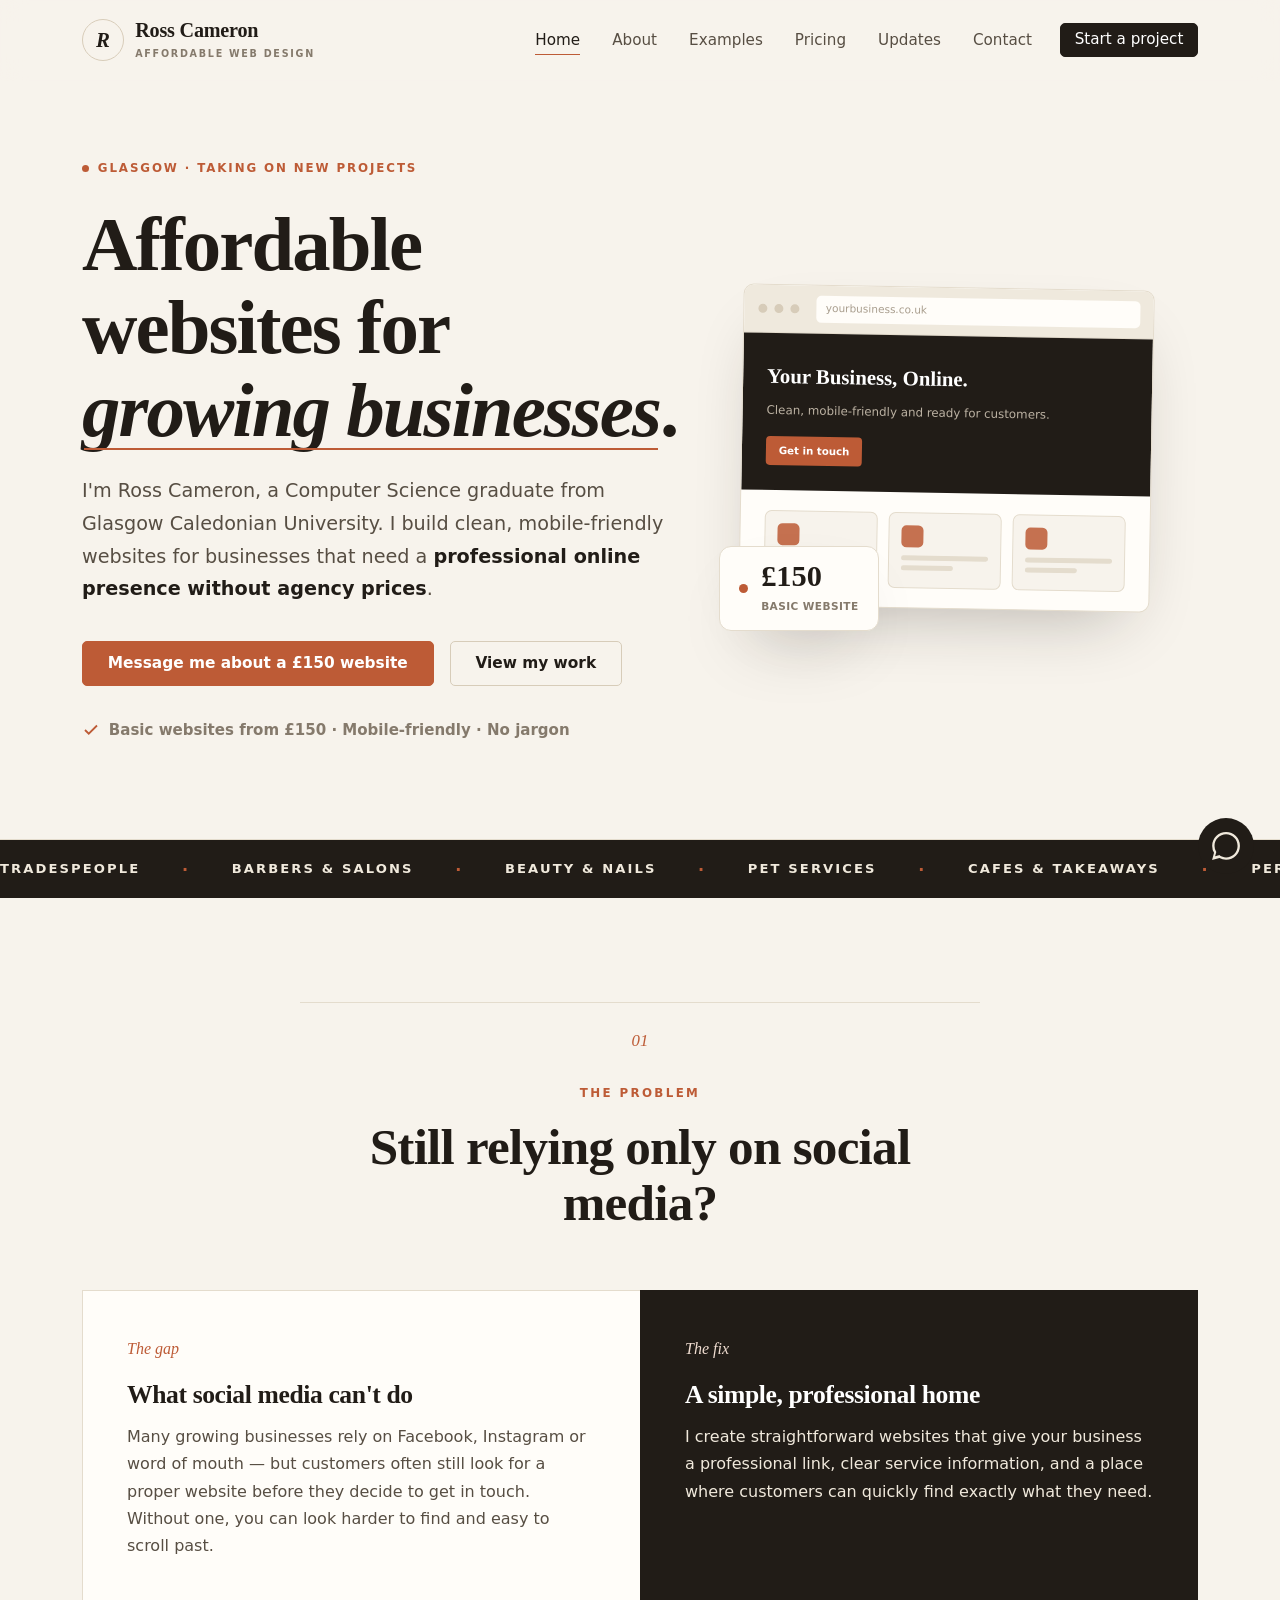
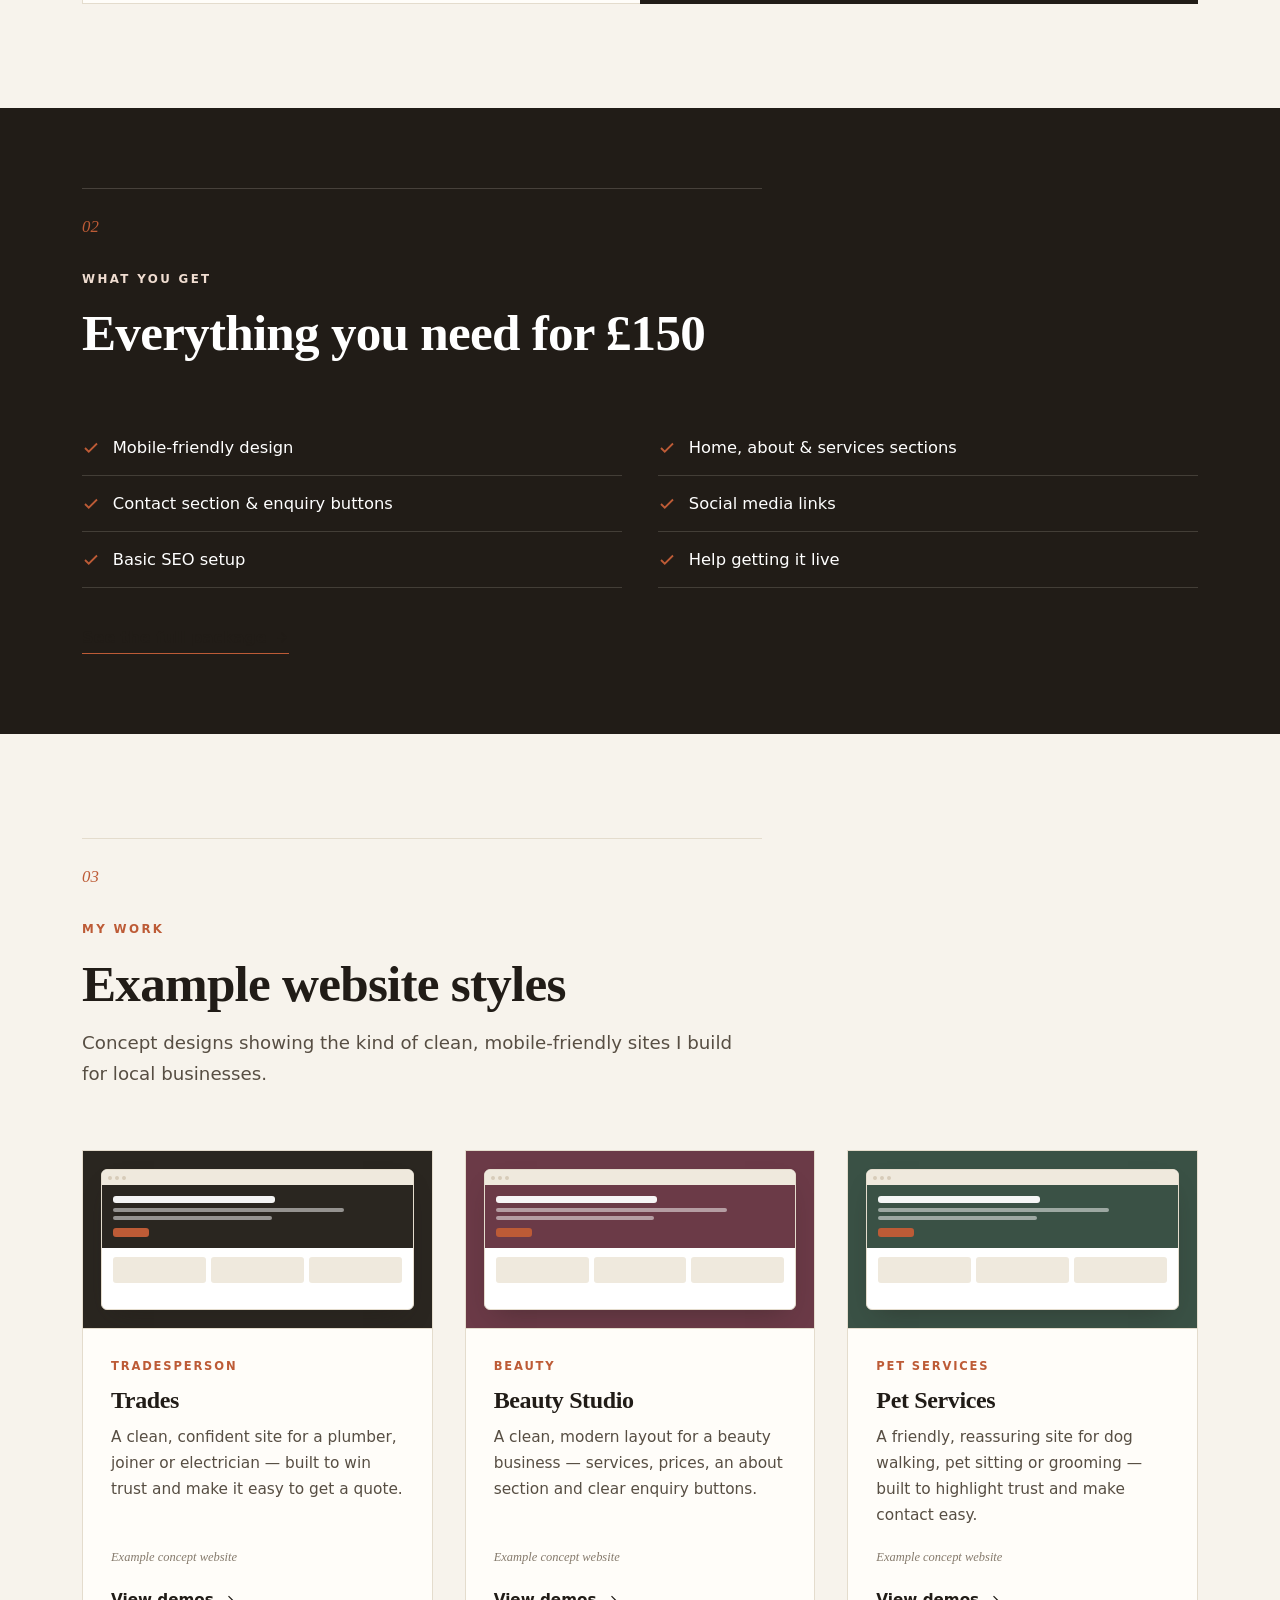
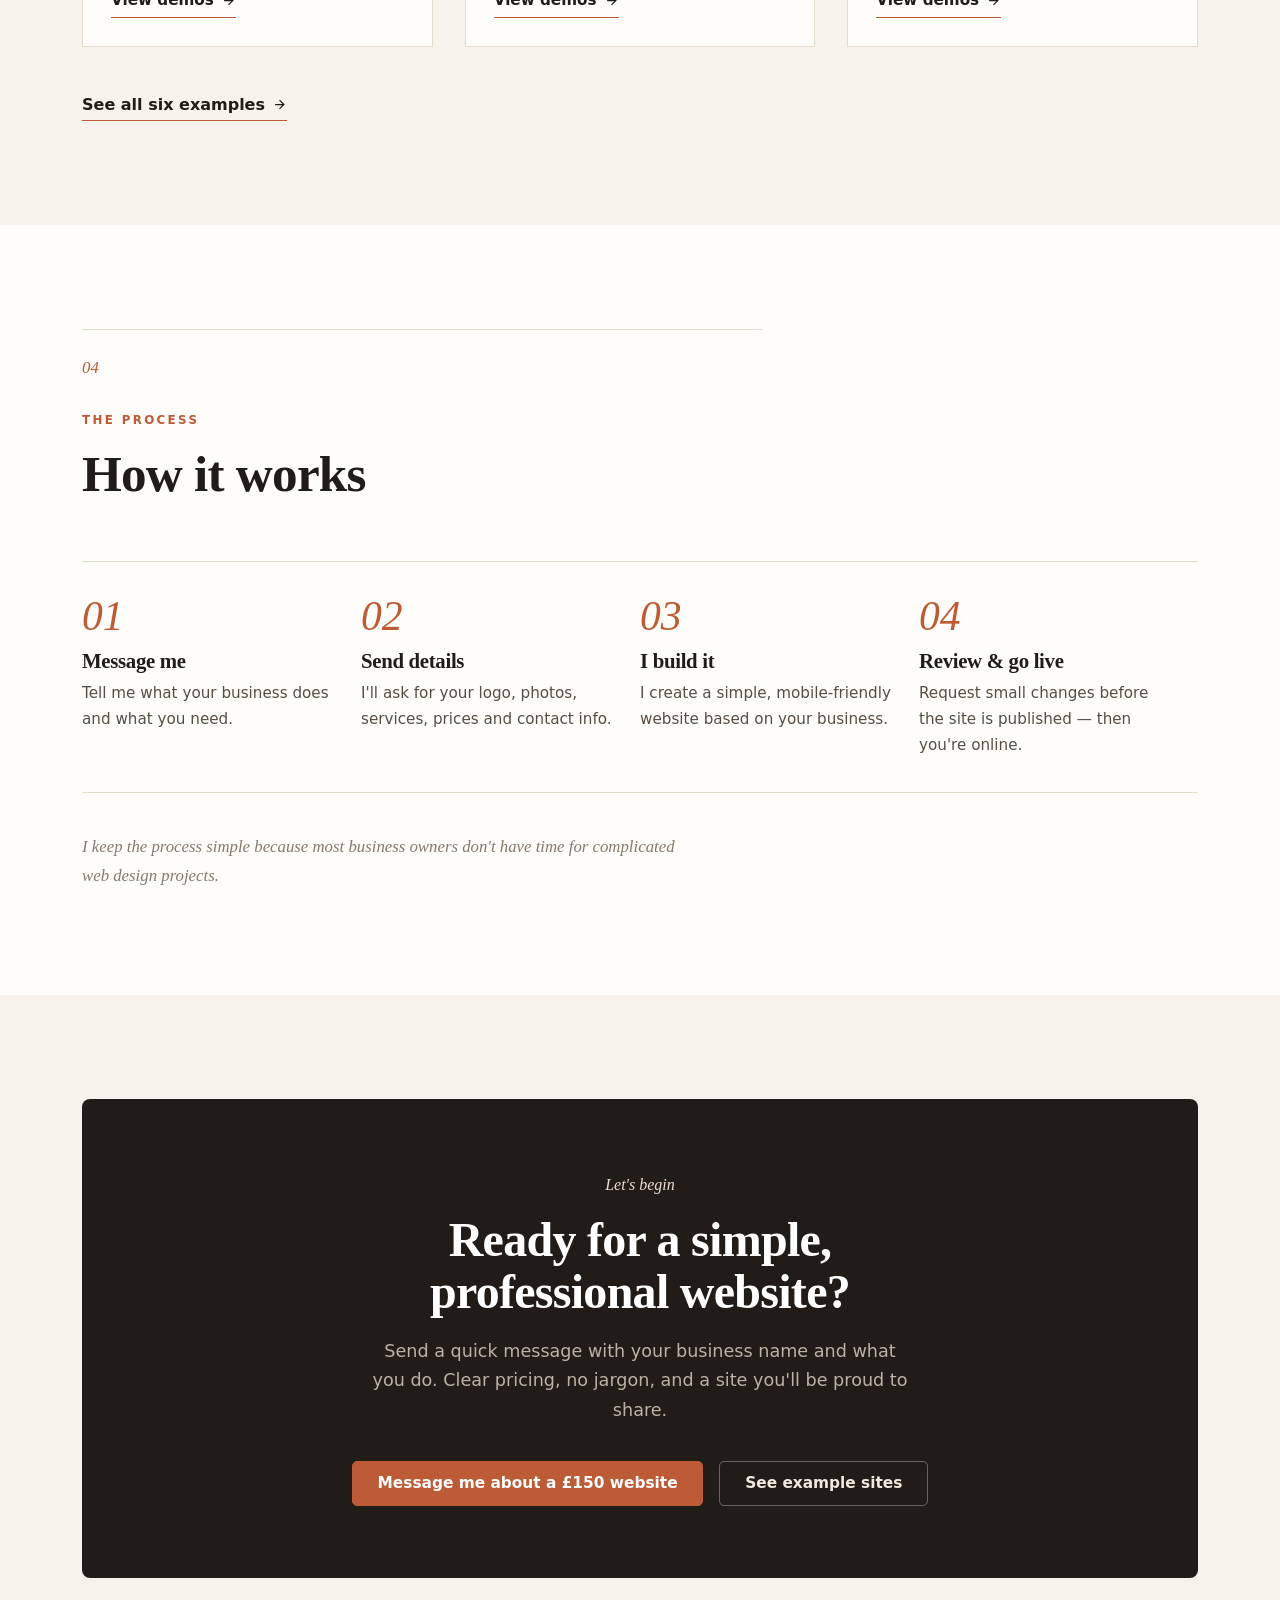
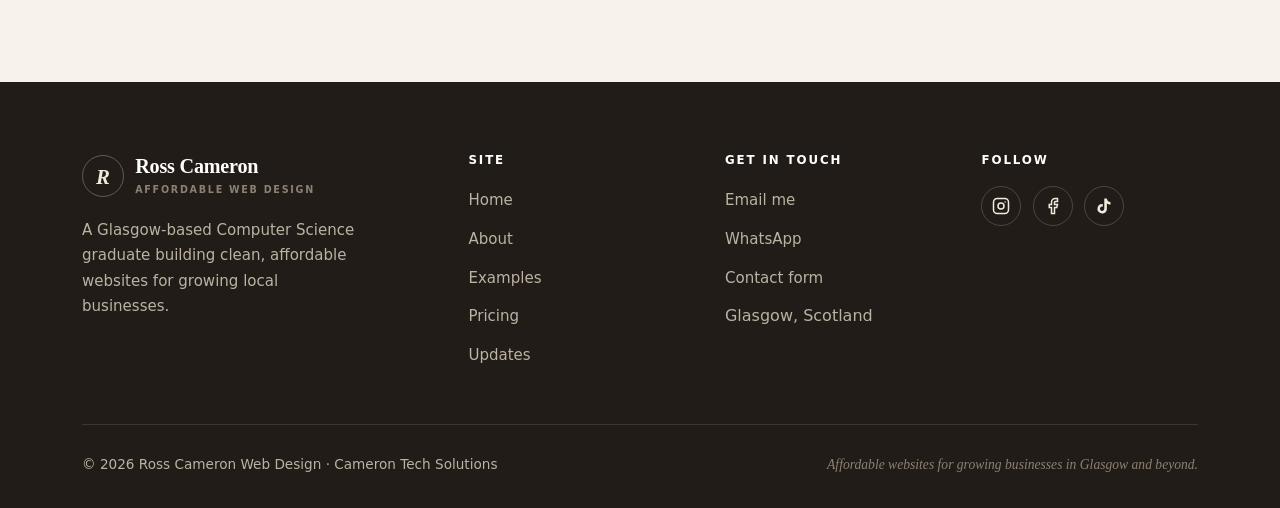
==== commit f08404fc: "Update index.html" ====
--- a/index.html
+++ b/index.html
@@ -27,7 +27,7 @@
     </a>
     <ul class="nav-links" id="navLinks">
       <li><a href="index.html" class="active">Home</a></li><li><a href="about.html">About</a></li><li><a href="examples.html">Examples</a></li><li><a href="pricing.html">Pricing</a></li><li><a href="updates.html">Updates</a></li><li><a href="contact.html">Contact</a></li>
-      <li class="nav-cta"><a href="contact.html" class="btn btn-primary">Start a project</a></li>
+      <li class="nav-cta"><a href="contact.html" class="btn btn-primary" style="color:white">Start a project</a></li>
     </ul>
     <button class="hamburger" id="hamburger" aria-label="Toggle menu" aria-expanded="false"><span></span><span></span><span></span></button>
   </div>
--- a/styles.css
+++ b/styles.css
@@ -1,411 +1,394 @@
 /* ============================================================
    Ross Cameron — Affordable Web Design
-   Shared styles · Bold modern · Neutral mono + lime accent
+   Editorial Studio · Fraunces + Mulish · warm cream + terracotta
    ============================================================ */
 :root{
-  --ink:#0A0A0A;
-  --ink-2:#18181B;
-  --ink-3:#27272A;
-  --paper:#FAFAF9;
-  --white:#FFFFFF;
-  --grey:#52525B;
-  --grey-2:#71717A;
-  --grey-3:#A1A1AA;
-  --line:#E7E5E4;
-  --line-2:#D6D3D1;
-  --accent:#C6E85A;          /* muted lime */
-  --accent-2:#B4D848;        /* hover */
-  --accent-soft:#EEF6D4;     /* tint */
-  --accent-ink:#44570D;      /* readable lime-ish text on light */
-  --danger:#EF4444;
-  --shadow:0 2px 4px rgba(10,10,10,.04), 0 8px 24px -12px rgba(10,10,10,.12);
-  --shadow-lg:0 24px 60px -24px rgba(10,10,10,.28);
-  --r:14px; --r-sm:8px; --r-lg:22px;
+  --paper:#F7F3EC;
+  --paper-2:#EFE9DD;
+  --card:#FFFDF9;
+  --ink:#211C17;
+  --ink-soft:#3A332B;
+  --grey:#574E43;
+  --grey-2:#857A6C;
+  --grey-3:#A99E8E;
+  --line:#E4DCCD;
+  --line-2:#D7CCB9;
+  --accent:#BD5B36;
+  --accent-2:#9F4827;
+  --accent-soft:#F0DDD1;
+  --cream:#F0E9DC;
+  --serif:'Fraunces',Georgia,'Times New Roman',serif;
+  --sans:'Mulish',system-ui,sans-serif;
+  --shadow:0 1px 2px rgba(33,28,23,.04), 0 10px 30px -16px rgba(33,28,23,.16);
+  --shadow-lg:0 30px 70px -30px rgba(33,28,23,.32);
+  --r:8px; --r-sm:5px; --r-lg:14px;
   --maxw:1180px;
 }
-
 *{margin:0;padding:0;box-sizing:border-box}
 html{scroll-behavior:smooth}
-body{
-  font-family:'Figtree',system-ui,sans-serif;
-  color:var(--grey);background:var(--paper);line-height:1.65;
-  -webkit-font-smoothing:antialiased;overflow-x:hidden;
-}
-h1,h2,h3,h4{font-family:'Schibsted Grotesk',sans-serif;color:var(--ink);font-weight:800;line-height:1.04;letter-spacing:-.02em}
+body{font-family:var(--sans);color:var(--grey);background:var(--paper);line-height:1.7;-webkit-font-smoothing:antialiased;overflow-x:hidden}
+h1,h2,h3,h4{font-family:var(--serif);color:var(--ink);font-weight:600;line-height:1.08;letter-spacing:-.015em}
 a{text-decoration:none;color:inherit}
 img{max-width:100%;display:block}
-.wrap{max-width:var(--maxw);margin:0 auto;padding:0 28px}
-
-/* ---------- Buttons ---------- */
-.btn{display:inline-flex;align-items:center;gap:.55rem;font-family:'Schibsted Grotesk',sans-serif;font-weight:700;
-  font-size:1rem;padding:.9rem 1.6rem;border-radius:999px;cursor:pointer;border:2px solid transparent;
-  transition:transform .18s ease, background .18s ease, color .18s, border-color .18s;white-space:nowrap;line-height:1}
-.btn:hover{transform:translateY(-2px)}
-.btn-accent{background:var(--accent);color:var(--ink);border-color:var(--accent)}
+.wrap{max-width:var(--maxw);margin:0 auto;padding:0 32px}
+
+/* ---------- Buttons / links ---------- */
+.btn{display:inline-flex;align-items:center;gap:.55rem;font-family:var(--sans);font-weight:600;font-size:.96rem;padding:.85rem 1.55rem;border-radius:var(--r-sm);cursor:pointer;border:1px solid transparent;transition:background .2s,color .2s,border-color .2s,transform .2s;white-space:nowrap;line-height:1}
+.btn:hover{transform:translateY(-1px)}
+.btn-primary{background:var(--ink);color:var(--paper);border-color:var(--ink)}
+.btn-primary:hover{background:#14110D}
+.btn-accent{background:var(--accent);color:#fff;border-color:var(--accent)}
 .btn-accent:hover{background:var(--accent-2);border-color:var(--accent-2)}
-.btn-dark{background:var(--ink);color:#fff;border-color:var(--ink)}
-.btn-dark:hover{background:var(--ink-3)}
 .btn-line{background:transparent;color:var(--ink);border-color:var(--line-2)}
 .btn-line:hover{border-color:var(--ink)}
-.btn-ghost{background:transparent;color:#fff;border-color:rgba(255,255,255,.3)}
-.btn-ghost:hover{background:rgba(255,255,255,.1);border-color:rgba(255,255,255,.6)}
-.btn-wa{background:#1FAE54;color:#fff;border-color:#1FAE54}
-.btn-wa:hover{background:#18984a;border-color:#18984a}
+.btn-ghost{background:transparent;color:var(--cream);border-color:rgba(240,233,220,.35)}
+.btn-ghost:hover{background:rgba(240,233,220,.1);border-color:rgba(240,233,220,.7)}
+.btn-wa{background:var(--ink);color:var(--cream);border-color:var(--ink)}
+.btn-wa:hover{background:#14110D}
+.tlink{font-family:var(--sans);font-weight:600;color:var(--ink);display:inline-flex;align-items:center;gap:.45rem;border-bottom:1px solid var(--accent);padding-bottom:2px;transition:color .2s,gap .2s}
+.tlink:hover{color:var(--accent);gap:.7rem}
 
 /* ---------- Nav ---------- */
-header.nav{position:sticky;top:0;z-index:100;background:rgba(250,250,249,.85);backdrop-filter:blur(14px);
-  border-bottom:1px solid transparent;transition:border-color .25s}
+header.nav{position:sticky;top:0;z-index:100;background:rgba(247,243,236,.86);backdrop-filter:blur(12px);border-bottom:1px solid transparent;transition:border-color .25s}
 header.nav.scrolled{border-color:var(--line)}
-.nav-inner{display:flex;align-items:center;justify-content:space-between;height:78px;max-width:var(--maxw);margin:0 auto;padding:0 28px}
-.brand{display:flex;align-items:center;gap:.65rem;font-family:'Schibsted Grotesk',sans-serif;font-weight:800;color:var(--ink);font-size:1.16rem;letter-spacing:-.02em}
-.brand .logo{width:42px;height:42px;border-radius:11px;background:var(--ink);display:grid;place-items:center;color:var(--accent);font-weight:800;font-size:1.3rem;font-family:'Schibsted Grotesk'}
-.brand small{display:block;font-size:.66rem;font-weight:500;color:var(--grey-2);letter-spacing:.04em;font-family:'Figtree';text-transform:uppercase}
-.nav-links{display:flex;align-items:center;gap:.4rem;list-style:none}
-.nav-links a{font-weight:600;color:var(--grey);font-size:.96rem;padding:.5rem .85rem;border-radius:999px;transition:color .2s,background .2s}
-.nav-links a:hover{color:var(--ink);background:rgba(10,10,10,.05)}
-.nav-links a.active{color:var(--ink);background:var(--ink);color:#fff}
-.nav-links a.active{color:#fff}
-.nav-cta{margin-left:.5rem}
+.nav-inner{display:flex;align-items:center;justify-content:space-between;height:80px;max-width:var(--maxw);margin:0 auto;padding:0 32px}
+.brand{display:flex;align-items:center;gap:.7rem;color:var(--ink)}
+.brand .logo{width:42px;height:42px;border-radius:50%;border:1px solid var(--line-2);display:grid;place-items:center;color:var(--ink);font-family:var(--serif);font-weight:600;font-size:1.3rem;font-style:italic}
+.brand .name{font-family:var(--serif);font-weight:600;font-size:1.26rem;letter-spacing:-.01em;line-height:1.1}
+.brand small{display:block;font-family:var(--sans);font-size:.6rem;font-weight:600;color:var(--grey-2);letter-spacing:.18em;text-transform:uppercase;margin-top:1px}
+.nav-links{display:flex;align-items:center;gap:.3rem;list-style:none}
+.nav-links a{font-family:var(--sans);font-weight:500;color:var(--grey);font-size:.95rem;padding:.5rem .85rem;position:relative;transition:color .2s}
+.nav-links a:hover{color:var(--ink)}
+.nav-links a.active{color:var(--ink)}
+.nav-links a.active::after{content:"";position:absolute;left:.85rem;right:.85rem;bottom:.1rem;height:1.5px;background:var(--accent)}
+.nav-cta{margin-left:.6rem}
 .hamburger{display:none;flex-direction:column;gap:5px;background:none;border:none;cursor:pointer;padding:8px}
-.hamburger span{width:26px;height:2.5px;background:var(--ink);border-radius:2px;transition:.3s}
-.hamburger.open span:nth-child(1){transform:translateY(7.5px) rotate(45deg)}
+.hamburger span{width:25px;height:1.8px;background:var(--ink);border-radius:2px;transition:.3s}
+.hamburger.open span:nth-child(1){transform:translateY(6.8px) rotate(45deg)}
 .hamburger.open span:nth-child(2){opacity:0}
-.hamburger.open span:nth-child(3){transform:translateY(-7.5px) rotate(-45deg)}
-
-/* ---------- Page hero (interior pages) ---------- */
-.page-hero{background:var(--ink);color:#fff;padding:92px 0 84px;position:relative;overflow:hidden}
-.page-hero::before{content:"";position:absolute;inset:0;opacity:.5;
-  background-image:linear-gradient(rgba(255,255,255,.045) 1px,transparent 1px),linear-gradient(90deg,rgba(255,255,255,.045) 1px,transparent 1px);
-  background-size:48px 48px;-webkit-mask-image:radial-gradient(circle at 78% 20%,#000,transparent 72%);mask-image:radial-gradient(circle at 78% 20%,#000,transparent 72%)}
-.page-hero .wrap{position:relative;z-index:2}
-.page-hero .crumb{font-family:'Figtree';font-weight:600;font-size:.8rem;letter-spacing:.14em;text-transform:uppercase;color:var(--accent);margin-bottom:1rem}
-.page-hero h1{color:#fff;font-size:clamp(2.4rem,6vw,4rem);max-width:14ch}
-.page-hero p{color:#d4d4d8;font-size:1.15rem;max-width:56ch;margin-top:1.2rem}
-
-/* ---------- Eyebrow / section heads ---------- */
-.eyebrow{display:inline-flex;align-items:center;gap:.5rem;font-family:'Figtree';font-weight:600;font-size:.8rem;letter-spacing:.14em;text-transform:uppercase;color:var(--ink);margin-bottom:1rem}
-.eyebrow::before{content:"";width:26px;height:2px;background:var(--accent)}
-.section{padding:96px 0}
-.section.tight{padding:72px 0}
-.section.dark{background:var(--ink);color:#d4d4d8}
-.section.dark h2,.section.dark h3{color:#fff}
-.section.dark .eyebrow{color:#fff}
-.section-head{max-width:640px;margin-bottom:54px}
+.hamburger.open span:nth-child(3){transform:translateY(-6.8px) rotate(-45deg)}
+
+/* ---------- Eyebrow / section heads (editorial numbered) ---------- */
+.eyebrow{display:inline-block;font-family:var(--sans);font-weight:700;font-size:.74rem;letter-spacing:.2em;text-transform:uppercase;color:var(--accent);margin-bottom:1rem}
+.section{padding:104px 0}
+.section.tight{padding:80px 0}
+.section.dark{background:var(--ink);color:var(--cream)}
+.section.dark h2,.section.dark h3,.section.dark h4{color:#fff}
+.section.dark .eyebrow{color:var(--accent-soft)}
+.section.dark .sec-sub{color:#bcb2a3}
+.section-head{max-width:680px;margin-bottom:60px;padding-top:24px;border-top:1px solid var(--line)}
+.section.dark .section-head{border-color:rgba(240,233,220,.18)}
+.section-head .sec-no{font-family:var(--serif);font-style:italic;font-weight:500;font-size:1.05rem;color:var(--accent);display:block;margin-bottom:1.4rem}
 .section-head.center{margin-left:auto;margin-right:auto;text-align:center}
-.section-head.center .eyebrow{justify-content:center}
-h2.sec-title{font-size:clamp(2rem,4.4vw,3rem)}
-.sec-sub{font-size:1.12rem;color:var(--grey);margin-top:1rem}
-.section.dark .sec-sub{color:#a1a1aa}
+h2.sec-title{font-size:clamp(2.1rem,4.6vw,3.2rem);font-weight:600}
+.sec-sub{font-size:1.14rem;color:var(--grey);margin-top:1.1rem;max-width:60ch}
+.section-head.center .sec-sub{margin-left:auto;margin-right:auto}
+
+/* ---------- Page hero (interior) ---------- */
+.page-hero{background:var(--paper);padding:84px 0 70px;border-bottom:1px solid var(--line)}
+.page-hero .crumb{font-family:var(--sans);font-weight:700;font-size:.74rem;letter-spacing:.2em;text-transform:uppercase;color:var(--accent);margin-bottom:1.4rem}
+.page-hero h1{font-size:clamp(2.6rem,6.5vw,4.6rem);font-weight:600;max-width:16ch;letter-spacing:-.02em}
+.page-hero h1 em{font-style:italic;color:var(--accent)}
+.page-hero p{color:var(--grey);font-size:1.2rem;max-width:58ch;margin-top:1.4rem}
 
 /* ---------- HOME hero ---------- */
-.hero{background:var(--ink);color:#fff;padding:80px 0 96px;position:relative;overflow:hidden}
-.hero::before{content:"";position:absolute;inset:0;opacity:.55;
-  background-image:linear-gradient(rgba(255,255,255,.045) 1px,transparent 1px),linear-gradient(90deg,rgba(255,255,255,.045) 1px,transparent 1px);
-  background-size:48px 48px;-webkit-mask-image:radial-gradient(circle at 70% 35%,#000,transparent 70%);mask-image:radial-gradient(circle at 70% 35%,#000,transparent 70%)}
-.hero-grid{position:relative;z-index:2;display:grid;grid-template-columns:1.08fr .92fr;gap:60px;align-items:center}
-.hero .tagpill{display:inline-flex;align-items:center;gap:.55rem;border:1px solid rgba(200,249,77,.4);background:rgba(200,249,77,.1);color:var(--accent);padding:.45rem 1rem;border-radius:999px;font-size:.82rem;font-weight:600;margin-bottom:1.6rem}
-.hero .tagpill .dot{width:7px;height:7px;border-radius:50%;background:var(--accent);box-shadow:0 0 0 4px rgba(200,249,77,.22)}
-.hero h1{color:#fff;font-size:clamp(2.6rem,5.6vw,4.4rem);letter-spacing:-.03em;margin-bottom:1.3rem}
-.hero h1 .mark{position:relative;white-space:nowrap;color:var(--ink);z-index:1}
-.hero h1 .mark::after{content:"";position:absolute;left:-.06em;right:-.06em;bottom:.04em;height:.82em;background:var(--accent);z-index:-1;border-radius:4px}
-.hero p.lead{font-size:1.16rem;color:#d4d4d8;max-width:50ch;margin-bottom:2rem}
-.hero p.lead b{color:#fff;font-weight:600}
-.hero-cta{display:flex;gap:1rem;flex-wrap:wrap;margin-bottom:1.8rem}
-.trust-line{display:flex;align-items:center;gap:.55rem;color:#a1a1aa;font-size:.92rem;font-weight:500}
+.hero{background:var(--paper);padding:72px 0 96px;border-bottom:1px solid var(--line);position:relative}
+.hero-grid{position:relative;display:grid;grid-template-columns:1.1fr .9fr;gap:64px;align-items:center}
+.hero .tagpill{display:inline-flex;align-items:center;gap:.55rem;font-family:var(--sans);font-weight:700;font-size:.74rem;letter-spacing:.16em;text-transform:uppercase;color:var(--accent);margin-bottom:1.6rem}
+.hero .tagpill .dot{width:7px;height:7px;border-radius:50%;background:var(--accent)}
+.hero h1{font-size:clamp(2.8rem,6vw,4.8rem);font-weight:600;letter-spacing:-.025em;margin-bottom:1.4rem}
+.hero h1 .mark{font-style:italic;color:var(--ink);position:relative;white-space:nowrap}
+.hero h1 .mark::after{content:"";position:absolute;left:.02em;right:.02em;bottom:.04em;height:2px;background:var(--accent)}
+.hero p.lead{font-size:1.2rem;color:var(--grey);max-width:48ch;margin-bottom:2.2rem}
+.hero p.lead b{color:var(--ink);font-weight:700}
+.hero-cta{display:flex;gap:1rem;flex-wrap:wrap;margin-bottom:2rem}
+.trust-line{display:flex;align-items:center;gap:.55rem;color:var(--grey-2);font-size:.94rem;font-weight:600}
 .trust-line svg{flex:none;color:var(--accent)}
 
 /* hero mockup */
 .hero-visual{position:relative}
-.browser{background:#fff;border-radius:14px;box-shadow:0 30px 70px -22px rgba(0,0,0,.7);overflow:hidden;transform:rotate(1.5deg);transition:transform .4s}
+.browser{background:var(--card);border-radius:10px;box-shadow:var(--shadow-lg);overflow:hidden;border:1px solid var(--line);transform:rotate(1deg);transition:transform .4s}
 .hero-visual:hover .browser{transform:rotate(0)}
-.browser-bar{background:#f4f4f5;padding:.6rem .85rem;display:flex;align-items:center;gap:.45rem;border-bottom:1px solid #e7e5e4}
-.bd{width:10px;height:10px;border-radius:50%;background:#d4d4d8}
-.browser-bar .url{margin-left:.6rem;flex:1;background:#fff;border-radius:6px;font-size:.66rem;color:#a1a1aa;padding:.28rem .6rem}
-.mock-hero{background:var(--ink);padding:1.5rem 1.4rem;color:#fff}
-.mock-hero .mt{font-family:'Schibsted Grotesk';font-weight:800;font-size:1.15rem}
-.mock-hero .ms{font-size:.72rem;color:#a1a1aa;margin:.35rem 0 .8rem}
-.mock-btn{display:inline-block;background:var(--accent);color:var(--ink);font-size:.62rem;font-weight:700;padding:.34rem .75rem;border-radius:999px;font-family:'Schibsted Grotesk'}
-.mock-row{display:flex;gap:.6rem;padding:1.1rem 1.4rem}
-.mock-card{flex:1;background:var(--paper);border:1px solid var(--line);border-radius:9px;padding:.7rem}
-.mock-card .ico{width:22px;height:22px;border-radius:6px;background:var(--ink);margin-bottom:.45rem}
-.mock-card .ln{height:5px;background:#e7e5e4;border-radius:3px;margin-bottom:5px}
-.mock-card .ln.s{width:62%}
-.badge-float{position:absolute;bottom:-20px;left:-20px;background:#fff;border-radius:16px;padding:.85rem 1.15rem;box-shadow:var(--shadow-lg);display:flex;align-items:center;gap:.75rem;animation:float 4s ease-in-out infinite}
-.badge-float .pt{font-family:'Schibsted Grotesk';font-weight:800;font-size:1.6rem;color:var(--ink)}
-.badge-float small{display:block;font-size:.7rem;color:var(--grey-2);font-weight:500}
-.badge-float .dotmark{width:10px;height:10px;border-radius:50%;background:var(--accent)}
-@keyframes float{0%,100%{transform:translateY(0)}50%{transform:translateY(-9px)}}
-
-/* ---------- Marquee ---------- */
-.marquee{background:var(--accent);overflow:hidden;border-top:1px solid var(--ink);border-bottom:1px solid var(--ink)}
-.marquee-track{display:flex;gap:2.4rem;white-space:nowrap;padding:.85rem 0;animation:scroll 26s linear infinite;width:max-content}
-.marquee span{font-family:'Schibsted Grotesk';font-weight:700;color:var(--ink);font-size:1rem;display:flex;align-items:center;gap:2.4rem}
-.marquee span::after{content:"●";font-size:.5rem;opacity:.5}
+.browser-bar{background:var(--paper-2);padding:.6rem .85rem;display:flex;align-items:center;gap:.45rem;border-bottom:1px solid var(--line)}
+.bd{width:9px;height:9px;border-radius:50%;background:var(--line-2)}
+.browser-bar .url{margin-left:.6rem;flex:1;background:var(--card);border-radius:5px;font-size:.66rem;color:var(--grey-3);padding:.3rem .6rem;font-family:var(--sans)}
+.mock-hero{background:var(--ink);padding:1.6rem 1.5rem;color:#fff}
+.mock-hero .mt{font-family:var(--serif);font-weight:600;font-size:1.3rem}
+.mock-hero .ms{font-size:.74rem;color:#bcb2a3;margin:.4rem 0 .9rem}
+.mock-btn{display:inline-block;background:var(--accent);color:#fff;font-size:.64rem;font-weight:700;padding:.36rem .8rem;border-radius:4px;font-family:var(--sans)}
+.mock-row{display:flex;gap:.7rem;padding:1.2rem 1.5rem}
+.mock-card{flex:1;background:var(--paper);border:1px solid var(--line);border-radius:7px;padding:.75rem}
+.mock-card .ico{width:22px;height:22px;border-radius:5px;background:var(--accent);opacity:.85;margin-bottom:.5rem}
+.mock-card .ln{height:5px;background:var(--line);border-radius:3px;margin-bottom:5px}
+.mock-card .ln.s{width:60%}
+.badge-float{position:absolute;bottom:-22px;left:-22px;background:var(--card);border:1px solid var(--line);border-radius:12px;padding:.9rem 1.2rem;box-shadow:var(--shadow-lg);display:flex;align-items:center;gap:.8rem}
+.badge-float .pt{font-family:var(--serif);font-weight:600;font-size:1.9rem;color:var(--ink);line-height:1}
+.badge-float small{display:block;font-size:.66rem;color:var(--grey-2);font-weight:600;letter-spacing:.04em;text-transform:uppercase;margin-top:3px}
+.badge-float .dotmark{width:9px;height:9px;border-radius:50%;background:var(--accent)}
+
+/* ---------- Marquee (editorial ticker) ---------- */
+.marquee{background:var(--ink);overflow:hidden;border-top:1px solid var(--ink);border-bottom:1px solid var(--ink)}
+.marquee-track{display:flex;gap:2.6rem;white-space:nowrap;padding:.9rem 0;animation:scroll 34s linear infinite;width:max-content}
+.marquee span{font-family:var(--sans);font-weight:600;color:var(--cream);font-size:.82rem;letter-spacing:.16em;text-transform:uppercase;display:flex;align-items:center;gap:2.6rem}
+.marquee span::after{content:"·";color:var(--accent);font-size:1rem}
 @keyframes scroll{to{transform:translateX(-50%)}}
 
 /* ---------- Problem / Solution ---------- */
-.ps-grid{display:grid;grid-template-columns:1fr 1fr;gap:26px}
-.ps-card{border-radius:var(--r);padding:38px;border:1px solid var(--line)}
-.ps-card.problem{background:#fff}
-.ps-card.solution{background:var(--ink);color:#d4d4d8;border-color:var(--ink)}
-.ps-card .tag{width:46px;height:46px;border-radius:12px;display:grid;place-items:center;margin-bottom:1.2rem}
-.ps-card.problem .tag{background:#fef2f2;color:var(--danger)}
-.ps-card.solution .tag{background:var(--accent);color:var(--ink)}
-.ps-card h3{font-size:1.45rem;margin-bottom:.8rem}
+.ps-grid{display:grid;grid-template-columns:1fr 1fr;gap:0}
+.ps-card{padding:44px;border:1px solid var(--line)}
+.ps-card.problem{background:var(--card);border-right:none}
+.ps-card.solution{background:var(--ink);color:var(--cream);border-color:var(--ink)}
+.ps-card .tag{font-family:var(--serif);font-style:italic;font-size:1rem;color:var(--accent);margin-bottom:1.2rem;display:block}
+.ps-card.solution .tag{color:var(--accent-soft)}
+.ps-card h3{font-size:1.6rem;margin-bottom:.9rem;font-weight:600}
 .ps-card.solution h3{color:#fff}
 
 /* ---------- Included list ---------- */
-.inc-list{list-style:none;display:grid;grid-template-columns:1fr 1fr;gap:14px 26px}
-.inc-list li{display:flex;align-items:flex-start;gap:.7rem;font-weight:500;color:var(--ink);font-size:.99rem}
-.inc-list li .ck{flex:none;width:24px;height:24px;border-radius:7px;background:var(--accent);color:var(--ink);display:grid;place-items:center;margin-top:1px}
-.boundary{margin-top:30px;background:#fff;border:1px solid var(--line);border-left:4px solid var(--accent);border-radius:0 var(--r) var(--r) 0;padding:18px 22px;font-size:.95rem;color:var(--grey);display:flex;gap:.8rem;align-items:flex-start}
-.boundary svg{flex:none;color:var(--ink);margin-top:2px}
-.boundary b{color:var(--ink)}
+.inc-list{list-style:none;display:grid;grid-template-columns:1fr 1fr;gap:0 36px}
+.inc-list li{display:flex;align-items:center;gap:.8rem;font-weight:500;color:var(--ink);font-size:1.02rem;padding:.85rem 0;border-bottom:1px solid var(--line)}
+.section.dark .inc-list li{color:#fff;border-color:rgba(240,233,220,.16)}
+.inc-list li .ck{flex:none;color:var(--accent);display:grid;place-items:center}
 
 /* ---------- Examples ---------- */
-.ex-grid{display:grid;grid-template-columns:repeat(3,1fr);gap:26px}
-.ex-card{background:#fff;border:1px solid var(--line);border-radius:var(--r);overflow:hidden;box-shadow:var(--shadow);transition:transform .25s,box-shadow .25s;display:flex;flex-direction:column}
-.ex-card:hover{transform:translateY(-7px);box-shadow:var(--shadow-lg)}
-.ex-thumb{height:172px;position:relative;overflow:hidden;padding:16px;border-bottom:1px solid var(--line)}
-.ex-thumb .mini{position:absolute;inset:16px;border-radius:9px;background:#fff;box-shadow:0 10px 22px -10px rgba(10,10,10,.4);overflow:hidden;border:1px solid var(--line)}
-.mini-bar{height:15px;background:#f4f4f5;display:flex;align-items:center;gap:3px;padding:0 6px}
-.mini-bar i{width:4px;height:4px;border-radius:50%;background:#d4d4d8}
+.ex-grid{display:grid;grid-template-columns:repeat(3,1fr);gap:32px}
+.ex-card{background:var(--card);border:1px solid var(--line);overflow:hidden;transition:transform .25s,box-shadow .25s;display:flex;flex-direction:column}
+.ex-card:hover{transform:translateY(-5px);box-shadow:var(--shadow-lg)}
+.ex-thumb{height:178px;position:relative;overflow:hidden;padding:18px;border-bottom:1px solid var(--line)}
+.ex-thumb .mini{position:absolute;inset:18px;border-radius:6px;background:#fff;box-shadow:0 12px 26px -12px rgba(33,28,23,.4);overflow:hidden;border:1px solid var(--line)}
+.mini-bar{height:15px;background:var(--paper-2);display:flex;align-items:center;gap:3px;padding:0 6px}
+.mini-bar i{width:4px;height:4px;border-radius:50%;background:var(--line-2)}
 .mini-hero{padding:11px;color:#fff}
-.mini-hero .t{height:7px;width:58%;background:rgba(255,255,255,.95);border-radius:3px;margin-bottom:5px}
+.mini-hero .t{height:7px;width:56%;background:rgba(255,255,255,.95);border-radius:3px;margin-bottom:5px}
 .mini-hero .s{height:4px;width:80%;background:rgba(255,255,255,.5);border-radius:3px;margin-bottom:4px}
-.mini-hero .b{height:9px;width:36px;border-radius:4px;margin-top:8px;background:var(--accent)}
+.mini-hero .b{height:9px;width:36px;border-radius:3px;margin-top:8px;background:var(--accent)}
 .mini-cards{display:flex;gap:5px;padding:9px 11px}
-.mini-cards .c{flex:1;height:26px;background:#f4f4f5;border-radius:4px}
-.tag-trades{background:#1c1917}.tag-beauty{background:#831843}.tag-pet{background:#14532d}
-.tag-cafe{background:#7c2d12}.tag-fit{background:#1e3a8a}.tag-shop{background:#4c1d95}
-.ex-body{padding:24px;display:flex;flex-direction:column;flex:1}
-.ex-kicker{font-size:.72rem;font-weight:700;letter-spacing:.1em;text-transform:uppercase;color:var(--accent-ink);margin-bottom:.5rem;font-family:'Figtree'}
-.ex-card h3{font-size:1.28rem;margin-bottom:.55rem}
-.ex-card p{font-size:.93rem;margin-bottom:1.1rem;flex:1}
-.ex-card .concept{font-size:.74rem;color:var(--grey-2);font-weight:500;margin-bottom:1.1rem;display:flex;align-items:center;gap:.45rem}
-.ex-card .concept::before{content:"";width:6px;height:6px;border-radius:50%;background:var(--accent)}
-.view-demo{align-self:flex-start;background:var(--ink);color:#fff;font-family:'Schibsted Grotesk';font-weight:700;font-size:.9rem;padding:.62rem 1.15rem;border-radius:999px;cursor:pointer;border:none;transition:.2s;display:inline-flex;align-items:center;gap:.45rem}
-.view-demo:hover{background:var(--accent);color:var(--ink)}
+.mini-cards .c{flex:1;height:26px;background:var(--paper-2);border-radius:3px}
+.tag-trades{background:#2A2620}.tag-beauty{background:#6B3A47}.tag-pet{background:#3A5145}
+.tag-cafe{background:#6E4A30}.tag-fit{background:#384458}.tag-shop{background:#473C58}
+.ex-body{padding:28px;display:flex;flex-direction:column;flex:1}
+.ex-kicker{font-family:var(--sans);font-size:.72rem;font-weight:700;letter-spacing:.16em;text-transform:uppercase;color:var(--accent);margin-bottom:.7rem}
+.ex-card h3{font-size:1.5rem;margin-bottom:.6rem;font-weight:600}
+.ex-card p{font-size:.96rem;margin-bottom:1.2rem;flex:1}
+.ex-card .concept{font-size:.78rem;color:var(--grey-2);font-style:italic;font-family:var(--serif);margin-bottom:1.2rem}
+.view-demo{align-self:flex-start;background:none;border:none;cursor:pointer;font-family:var(--sans);font-weight:600;font-size:.95rem;color:var(--ink);border-bottom:1px solid var(--accent);padding:0 0 3px;display:inline-flex;align-items:center;gap:.45rem;transition:color .2s,gap .2s}
+.view-demo:hover{color:var(--accent);gap:.7rem}
 
 /* ---------- Before / After slider ---------- */
-.ba-wrap{max-width:860px;margin:0 auto}
-.ba{position:relative;border-radius:var(--r);overflow:hidden;box-shadow:var(--shadow-lg);border:1px solid var(--line);aspect-ratio:16/10;user-select:none;background:#fff;touch-action:none}
+.ba-wrap{max-width:880px;margin:0 auto}
+.ba{position:relative;border:1px solid var(--line);overflow:hidden;box-shadow:var(--shadow-lg);aspect-ratio:16/10;user-select:none;background:#fff;touch-action:none}
 .ba-pane{position:absolute;inset:0;overflow:hidden}
 .ba-pane .inner{position:absolute;inset:0;width:100%;height:100%}
 .ba-after{z-index:1}
-.ba-before{z-index:2;width:50%;border-right:3px solid var(--accent)}
-.ba-label{position:absolute;top:14px;font-family:'Schibsted Grotesk';font-weight:700;font-size:.72rem;letter-spacing:.08em;text-transform:uppercase;padding:.3rem .7rem;border-radius:999px;z-index:4}
-.ba-label.before{left:14px;background:rgba(10,10,10,.8);color:#fff}
-.ba-label.after{right:14px;background:var(--accent);color:var(--ink)}
-.ba-handle{position:absolute;top:0;bottom:0;left:50%;width:3px;background:var(--accent);z-index:3;transform:translateX(-50%);cursor:ew-resize}
-.ba-knob{position:absolute;top:50%;left:50%;transform:translate(-50%,-50%);width:46px;height:46px;border-radius:50%;background:var(--accent);border:3px solid var(--ink);display:grid;place-items:center;color:var(--ink)}
+.ba-before{z-index:2;width:50%;border-right:2px solid var(--accent)}
+.ba-label{position:absolute;top:16px;font-family:var(--sans);font-weight:700;font-size:.68rem;letter-spacing:.14em;text-transform:uppercase;padding:.3rem .7rem;border-radius:3px;z-index:4}
+.ba-label.before{left:16px;background:rgba(33,28,23,.82);color:var(--cream)}
+.ba-label.after{right:16px;background:var(--accent);color:#fff}
+.ba-handle{position:absolute;top:0;bottom:0;left:50%;width:2px;background:var(--accent);z-index:3;transform:translateX(-50%);cursor:ew-resize}
+.ba-knob{position:absolute;top:50%;left:50%;transform:translate(-50%,-50%);width:46px;height:46px;border-radius:50%;background:#fff;border:2px solid var(--accent);display:grid;place-items:center;color:var(--accent)}
 .ba input[type=range]{position:absolute;inset:0;width:100%;height:100%;opacity:0;cursor:ew-resize;z-index:5;margin:0}
-/* faux site renders inside panes */
-.fauxsite{position:absolute;inset:0;display:flex;flex-direction:column;font-family:'Figtree'}
-.fauxsite.old{background:#e7e5e4;align-items:center;justify-content:center;text-align:center;color:#78716c;padding:24px}
-.fauxsite.old .ph{width:64px;height:64px;border-radius:14px;background:#d6d3d1;display:grid;place-items:center;margin:0 auto 14px;color:#a8a29e}
-.fauxsite.old .l{height:10px;width:160px;background:#d6d3d1;border-radius:4px;margin:5px auto}
-.fauxsite.old .l.s{width:110px}
+.fauxsite{position:absolute;inset:0;display:flex;flex-direction:column;font-family:var(--sans)}
+.fauxsite.old{background:var(--paper-2);align-items:center;justify-content:center;text-align:center;color:var(--grey-2);padding:24px}
+.fauxsite.old .ph{width:62px;height:62px;border-radius:12px;background:var(--line-2);display:grid;place-items:center;margin:0 auto 14px;color:var(--grey-3)}
+.fauxsite.old .l{height:10px;width:160px;background:var(--line-2);border-radius:4px;margin:5px auto}
+.fauxsite.old .l.s{width:108px}
 .fauxsite.new{background:#fff}
-.fauxsite.new .fh{background:var(--ink);color:#fff;padding:26px 30px}
-.fauxsite.new .fh .ft{font-family:'Schibsted Grotesk';font-weight:800;font-size:1.5rem}
-.fauxsite.new .fh .fs{color:#a1a1aa;font-size:.85rem;margin:.4rem 0 1rem}
-.fauxsite.new .fh .fb{display:inline-block;background:var(--accent);color:var(--ink);font-family:'Schibsted Grotesk';font-weight:700;font-size:.78rem;padding:.45rem 1rem;border-radius:999px}
-.fauxsite.new .fcards{display:flex;gap:12px;padding:24px 30px}
-.fauxsite.new .fcards .fc{flex:1;border:1px solid var(--line);border-radius:10px;padding:14px;height:90px}
-.fauxsite.new .fcards .fc .fci{width:30px;height:30px;border-radius:8px;background:var(--accent)}
-.fauxsite.new .fcards .fc .fl{height:7px;background:#e7e5e4;border-radius:3px;margin-top:12px}
-.fauxsite.new .fcards .fc .fl.s{width:60%;margin-top:6px}
-.ba-note{text-align:center;color:var(--grey-2);font-size:.92rem;margin-top:1.2rem}
+.fauxsite.new .fh{background:var(--ink);color:#fff;padding:28px 32px}
+.fauxsite.new .fh .ft{font-family:var(--serif);font-weight:600;font-size:1.6rem}
+.fauxsite.new .fh .fs{color:#bcb2a3;font-size:.86rem;margin:.5rem 0 1rem}
+.fauxsite.new .fh .fb{display:inline-block;background:var(--accent);color:#fff;font-family:var(--sans);font-weight:700;font-size:.76rem;padding:.45rem 1rem;border-radius:4px}
+.fauxsite.new .fcards{display:flex;gap:14px;padding:26px 32px}
+.fauxsite.new .fcards .fc{flex:1;border:1px solid var(--line);border-radius:8px;padding:14px;height:92px}
+.fauxsite.new .fcards .fc .fci{width:30px;height:30px;border-radius:7px;background:var(--accent);opacity:.85}
+.fauxsite.new .fcards .fc .fl{height:7px;background:var(--line);border-radius:3px;margin-top:12px}
+.fauxsite.new .fcards .fc .fl.s{width:58%;margin-top:6px}
+.ba-note{text-align:center;color:var(--grey-2);font-size:.92rem;font-style:italic;font-family:var(--serif);margin-top:1.4rem}
 
 /* ---------- Process ---------- */
-.steps{display:grid;grid-template-columns:repeat(4,1fr);gap:1px;background:var(--line);border:1px solid var(--line);border-radius:var(--r);overflow:hidden}
-.step{background:#fff;padding:30px 26px;position:relative}
-.step .num{font-family:'Schibsted Grotesk';font-weight:800;font-size:2.4rem;color:var(--line-2);line-height:1;margin-bottom:.6rem}
-.step:hover .num{color:var(--accent-ink)}
-.step h3{font-size:1.12rem;margin-bottom:.5rem}
-.step p{font-size:.93rem}
-.proc-note{margin-top:34px;text-align:center;color:var(--grey-2);font-size:.96rem;max-width:560px;margin-inline:auto}
+.steps{display:grid;grid-template-columns:repeat(4,1fr);border-top:1px solid var(--line)}
+.step{padding:34px 28px 34px 0;border-bottom:1px solid var(--line)}
+.step .num{font-family:var(--serif);font-style:italic;font-weight:500;font-size:2.6rem;color:var(--accent);line-height:1;margin-bottom:.8rem}
+.step h3{font-size:1.3rem;margin-bottom:.5rem;font-weight:600}
+.step p{font-size:.95rem}
+.proc-note{margin-top:40px;color:var(--grey-2);font-size:1.05rem;font-style:italic;font-family:var(--serif);max-width:600px}
 
 /* ---------- Why grid ---------- */
-.why-grid{display:grid;grid-template-columns:repeat(4,1fr);gap:18px}
-.why-item{background:#fff;border:1px solid var(--line);border-radius:var(--r);padding:24px;transition:.22s}
-.why-item:hover{border-color:var(--ink);transform:translateY(-4px)}
-.why-item .ic{width:44px;height:44px;border-radius:12px;background:var(--accent);color:var(--ink);display:grid;place-items:center;margin-bottom:16px}
-.why-item h4{font-size:1.04rem;margin-bottom:.35rem}
-.why-item p{font-size:.88rem}
+.why-grid{display:grid;grid-template-columns:repeat(4,1fr);gap:0}
+.why-item{padding:32px;border:1px solid var(--line);margin:-0.5px}
+.why-item .ic{width:46px;height:46px;border-radius:50%;border:1px solid var(--line-2);color:var(--accent);display:grid;place-items:center;margin-bottom:18px}
+.why-item h4{font-size:1.2rem;margin-bottom:.4rem;font-weight:600}
+.why-item p{font-size:.92rem}
 
 /* ---------- About ---------- */
-.about-grid{display:grid;grid-template-columns:.85fr 1.15fr;gap:54px;align-items:start}
-.about-photo{background:var(--ink);border-radius:var(--r-lg);aspect-ratio:4/5;display:flex;flex-direction:column;align-items:center;justify-content:center;color:#fff;position:relative;overflow:hidden}
-.about-photo::before{content:"";position:absolute;inset:0;opacity:.5;background-image:linear-gradient(rgba(255,255,255,.05) 1px,transparent 1px),linear-gradient(90deg,rgba(255,255,255,.05) 1px,transparent 1px);background-size:34px 34px}
-.about-photo .avatar{width:120px;height:120px;border-radius:50%;background:var(--accent);color:var(--ink);font-family:'Schibsted Grotesk';font-weight:800;font-size:3rem;display:grid;place-items:center;position:relative;z-index:2;margin-bottom:1rem}
-.about-photo .ph-note{position:relative;z-index:2;font-size:.82rem;color:#a1a1aa;max-width:80%;text-align:center}
-.about-body h2{font-size:clamp(1.7rem,3.4vw,2.4rem);margin-bottom:1.2rem}
-.about-body p{margin-bottom:1.2rem;font-size:1.06rem}
-.about-body p b{color:var(--ink);font-weight:600}
-.about-stats{display:flex;gap:34px;flex-wrap:wrap;margin-top:1.8rem;padding-top:1.8rem;border-top:1px solid var(--line)}
-.about-stats .st .n{font-family:'Schibsted Grotesk';font-weight:800;font-size:2rem;color:var(--ink)}
-.about-stats .st .lbl{font-size:.86rem;color:var(--grey-2)}
+.about-grid{display:grid;grid-template-columns:.82fr 1.18fr;gap:60px;align-items:start}
+.about-photo{background:var(--ink);aspect-ratio:4/5;display:flex;flex-direction:column;align-items:center;justify-content:center;color:var(--cream);position:relative;overflow:hidden;border-radius:var(--r)}
+.about-photo .avatar{width:118px;height:118px;border-radius:50%;border:1px solid rgba(240,233,220,.35);color:var(--cream);font-family:var(--serif);font-style:italic;font-weight:500;font-size:2.8rem;display:grid;place-items:center;margin-bottom:1.1rem}
+.about-photo .ph-note{font-size:.84rem;color:#bcb2a3;max-width:78%;text-align:center;font-style:italic;font-family:var(--serif)}
+.about-body h2{font-size:clamp(1.9rem,3.8vw,2.6rem);margin-bottom:1.3rem;font-weight:600}
+.about-body p{margin-bottom:1.3rem;font-size:1.12rem}
+.about-body p b{color:var(--ink);font-weight:700}
+.about-stats{display:flex;gap:0;flex-wrap:wrap;margin-top:2rem;border-top:1px solid var(--line)}
+.about-stats .st{padding:1.6rem 2.4rem 0 0}
+.about-stats .st .n{font-family:var(--serif);font-weight:600;font-size:2.4rem;color:var(--ink);line-height:1}
+.about-stats .st .lbl{font-size:.82rem;color:var(--grey-2);letter-spacing:.04em;text-transform:uppercase;font-weight:600;margin-top:.5rem}
 
 /* ---------- Quote band ---------- */
-.quote-band{background:var(--ink);color:#fff;border-radius:var(--r-lg);padding:54px 56px;position:relative;overflow:hidden}
-.quote-band::before{content:"“";position:absolute;top:-10px;left:30px;font-family:Georgia,serif;font-size:8rem;color:var(--accent);opacity:.4}
-.quote-band p{font-family:'Schibsted Grotesk';font-weight:700;font-size:clamp(1.3rem,2.6vw,1.9rem);line-height:1.3;color:#fff;position:relative;letter-spacing:-.01em}
-.quote-band .sig{display:block;margin-top:1.2rem;font-family:'Figtree';font-weight:500;font-size:1rem;color:var(--accent)}
+.quote-band{background:var(--ink);color:var(--cream);border-radius:var(--r);padding:64px;position:relative}
+.quote-band p{font-family:var(--serif);font-weight:500;font-size:clamp(1.5rem,3vw,2.2rem);line-height:1.32;color:#fff;letter-spacing:-.01em;font-style:italic}
+.quote-band .sig{display:block;margin-top:1.4rem;font-family:var(--sans);font-weight:600;font-size:.84rem;letter-spacing:.14em;text-transform:uppercase;color:var(--accent-soft);font-style:normal}
 
 /* ---------- Pricing ---------- */
-.price-layout{display:grid;grid-template-columns:1.1fr .9fr;gap:30px;align-items:start}
-.price-main{background:var(--ink);color:#fff;border-radius:var(--r-lg);overflow:hidden;box-shadow:var(--shadow-lg)}
-.price-main .ribbon{background:var(--accent);color:var(--ink);text-align:center;font-family:'Schibsted Grotesk';font-weight:700;font-size:.8rem;letter-spacing:.1em;text-transform:uppercase;padding:.6rem}
-.price-main .pm-body{padding:40px}
-.price-main h3{color:#fff;font-size:1.4rem;margin-bottom:.5rem}
-.price-main .amount{font-family:'Schibsted Grotesk';font-weight:800;font-size:4rem;color:#fff;line-height:1}
-.price-main .amount small{font-size:1.05rem;color:#a1a1aa;font-weight:500;font-family:'Figtree'}
-.price-main .sub{color:#a1a1aa;font-size:.94rem;margin:.5rem 0 1.6rem}
-.price-feats{list-style:none;display:grid;gap:12px;margin-bottom:1.8rem}
-.price-feats li{display:flex;gap:.65rem;align-items:center;font-weight:500;color:#e4e4e7;font-size:.97rem}
-.price-feats li svg{flex:none;color:var(--accent)}
-.addons{background:#fff;border:1px solid var(--line);border-radius:var(--r-lg);padding:34px}
-.addons h3{font-size:1.25rem;margin-bottom:.5rem}
-.addons .ad-sub{font-size:.93rem;color:var(--grey-2);margin-bottom:1.4rem}
-.addon-row{display:flex;justify-content:space-between;align-items:center;padding:1rem 0;border-top:1px solid var(--line);font-size:.97rem;color:var(--ink);font-weight:500}
-.addon-row .price{font-family:'Schibsted Grotesk';font-weight:700;color:var(--accent-ink);white-space:nowrap;margin-left:1rem}
+.price-layout{display:grid;grid-template-columns:1.05fr .95fr;gap:0;border:1px solid var(--line)}
+.price-main{background:var(--ink);color:var(--cream);padding:48px}
+.price-main .label{font-family:var(--sans);font-weight:700;font-size:.74rem;letter-spacing:.2em;text-transform:uppercase;color:var(--accent-soft)}
+.price-main .amount{font-family:var(--serif);font-weight:600;font-size:5rem;color:#fff;line-height:1;margin:.8rem 0 .4rem}
+.price-main .amount small{font-size:1.1rem;color:#bcb2a3;font-weight:400;font-family:var(--sans)}
+.price-main .sub{color:#bcb2a3;font-size:1rem;margin-bottom:2rem}
+.price-feats{list-style:none;display:grid;gap:0}
+.price-feats li{display:flex;gap:.7rem;align-items:center;font-weight:500;color:#fff;font-size:1rem;padding:.7rem 0;border-bottom:1px solid rgba(240,233,220,.16)}
+.price-feats li svg{flex:none;color:var(--accent-soft)}
+.price-aside{background:var(--card);padding:48px;display:flex;flex-direction:column;justify-content:center}
+.price-aside h3{font-size:1.7rem;margin-bottom:1rem;font-weight:600}
+.price-aside p{font-size:1.06rem;margin-bottom:2rem}
+.price-aside .ps-mark{font-family:var(--serif);font-style:italic;font-size:1rem;color:var(--accent);margin-bottom:1.2rem;display:block}
 
 /* ---------- FAQ ---------- */
-.faq-wrap{max-width:760px;margin:0 auto}
-.faq{border:1px solid var(--line);border-radius:var(--r);margin-bottom:14px;background:#fff;overflow:hidden;transition:border-color .2s}
-.faq.open{border-color:var(--ink)}
-.faq-q{width:100%;text-align:left;background:none;border:none;cursor:pointer;padding:22px 24px;display:flex;justify-content:space-between;align-items:center;gap:1rem;font-family:'Schibsted Grotesk';font-weight:700;font-size:1.06rem;color:var(--ink)}
-.faq-q .ico{flex:none;width:28px;height:28px;border-radius:50%;background:var(--paper);display:grid;place-items:center;color:var(--ink);transition:transform .25s,background .2s}
-.faq.open .faq-q .ico{transform:rotate(45deg);background:var(--accent)}
+.faq-wrap{max-width:780px;margin:0 auto;border-top:1px solid var(--line)}
+.faq{border-bottom:1px solid var(--line)}
+.faq-q{width:100%;text-align:left;background:none;border:none;cursor:pointer;padding:26px 4px;display:flex;justify-content:space-between;align-items:center;gap:1.5rem;font-family:var(--serif);font-weight:600;font-size:1.3rem;color:var(--ink)}
+.faq-q .ico{flex:none;width:26px;height:26px;display:grid;place-items:center;color:var(--accent);transition:transform .25s}
+.faq.open .faq-q .ico{transform:rotate(45deg)}
 .faq-a{max-height:0;overflow:hidden;transition:max-height .3s ease}
-.faq-a p{padding:0 24px 22px;color:var(--grey);font-size:.97rem}
-
-/* ---------- Blog / Updates ---------- */
-.blog-grid{display:grid;grid-template-columns:repeat(3,1fr);gap:26px}
-.post{background:#fff;border:1px solid var(--line);border-radius:var(--r);overflow:hidden;display:flex;flex-direction:column;transition:transform .25s,box-shadow .25s}
-.post:hover{transform:translateY(-6px);box-shadow:var(--shadow-lg)}
-.post .pthumb{height:150px;background:var(--ink);position:relative;overflow:hidden;display:grid;place-items:center;color:var(--accent)}
-.post .pthumb::before{content:"";position:absolute;inset:0;opacity:.4;background-image:linear-gradient(rgba(255,255,255,.06) 1px,transparent 1px),linear-gradient(90deg,rgba(255,255,255,.06) 1px,transparent 1px);background-size:30px 30px}
-.post .pthumb i,.post .pthumb svg{position:relative;z-index:2}
-.post .pbody{padding:24px;display:flex;flex-direction:column;flex:1}
-.post .pmeta{display:flex;gap:.6rem;align-items:center;font-size:.76rem;color:var(--grey-2);margin-bottom:.7rem;font-weight:500}
-.post .ptag{background:var(--accent-soft);color:var(--accent-ink);padding:.2rem .6rem;border-radius:999px;font-weight:600}
-.post h3{font-size:1.18rem;margin-bottom:.6rem;line-height:1.2}
-.post p{font-size:.92rem;flex:1;margin-bottom:1rem}
-.post .read{font-family:'Schibsted Grotesk';font-weight:700;font-size:.9rem;color:var(--ink);display:inline-flex;align-items:center;gap:.4rem}
-.post:hover .read{color:var(--accent-ink)}
-.featured-post{background:var(--ink);color:#fff;border-radius:var(--r-lg);overflow:hidden;display:grid;grid-template-columns:1fr 1fr;margin-bottom:34px}
-.featured-post .fp-text{padding:48px}
-.featured-post .fp-text .pmeta{color:#a1a1aa}
-.featured-post .fp-text .ptag{background:var(--accent);color:var(--ink)}
-.featured-post h2{color:#fff;font-size:clamp(1.6rem,3vw,2.2rem);margin-bottom:1rem}
-.featured-post p{color:#d4d4d8;margin-bottom:1.4rem}
-.featured-post .fp-img{background:var(--ink-2);position:relative;overflow:hidden;display:grid;place-items:center;color:var(--accent);min-height:240px}
-.featured-post .fp-img::before{content:"";position:absolute;inset:0;opacity:.4;background-image:linear-gradient(rgba(255,255,255,.06) 1px,transparent 1px),linear-gradient(90deg,rgba(255,255,255,.06) 1px,transparent 1px);background-size:34px 34px}
+.faq-a p{padding:0 4px 26px;color:var(--grey);font-size:1.05rem;max-width:64ch}
+
+/* ---------- Blog / Updates (magazine) ---------- */
+.featured-post{display:grid;grid-template-columns:1.05fr .95fr;border:1px solid var(--line);margin-bottom:0}
+.featured-post .fp-text{padding:52px;background:var(--card);display:flex;flex-direction:column;justify-content:center}
+.featured-post .pmeta{display:flex;gap:.9rem;align-items:center;font-family:var(--sans);font-size:.74rem;font-weight:700;letter-spacing:.14em;text-transform:uppercase;color:var(--grey-2);margin-bottom:1.2rem}
+.featured-post .ptag{color:var(--accent)}
+.featured-post h2{font-size:clamp(1.8rem,3.4vw,2.6rem);margin-bottom:1.1rem;font-weight:600}
+.featured-post p{margin-bottom:1.6rem;font-size:1.08rem}
+.featured-post .fp-img{background:var(--ink);position:relative;overflow:hidden;display:grid;place-items:center;color:var(--accent-soft);min-height:280px}
+.post-list{border-top:1px solid var(--line)}
+.post{display:grid;grid-template-columns:auto 1fr auto;gap:2rem;align-items:baseline;padding:30px 4px;border-bottom:1px solid var(--line);transition:background .2s;cursor:pointer}
+.post:hover{background:var(--card)}
+.post .pno{font-family:var(--serif);font-style:italic;color:var(--accent);font-size:1.1rem}
+.post .pmain .pmeta{display:flex;gap:.9rem;align-items:center;font-family:var(--sans);font-size:.72rem;font-weight:700;letter-spacing:.12em;text-transform:uppercase;color:var(--grey-2);margin-bottom:.5rem}
+.post .pmain .ptag{color:var(--accent)}
+.post h3{font-size:1.5rem;font-weight:600;margin-bottom:.4rem;line-height:1.15}
+.post p{font-size:.98rem;max-width:62ch}
+.post .parrow{color:var(--ink);align-self:center;transition:transform .2s,color .2s}
+.post:hover .parrow{color:var(--accent);transform:translateX(4px)}
 
 /* ---------- Contact ---------- */
-.contact-grid{display:grid;grid-template-columns:repeat(3,1fr);gap:20px;margin-bottom:54px}
-.contact-card{background:#fff;border:1px solid var(--line);border-radius:var(--r);padding:30px;text-align:center;transition:.22s;display:flex;flex-direction:column;align-items:center}
-.contact-card:hover{border-color:var(--ink);transform:translateY(-5px)}
-.contact-card .ic{width:54px;height:54px;border-radius:15px;background:var(--accent);color:var(--ink);display:grid;place-items:center;margin-bottom:16px}
-.contact-card h3{font-size:1.2rem;margin-bottom:.4rem}
-.contact-card p{font-size:.9rem;margin-bottom:1.3rem;flex:1}
-.form-card{background:#fff;border:1px solid var(--line);border-radius:var(--r-lg);padding:44px;max-width:720px;margin:0 auto;box-shadow:var(--shadow)}
-.form-card h2{font-size:1.7rem;margin-bottom:.5rem}
-.form-card .fsub{color:var(--grey-2);margin-bottom:2rem}
-.field{margin-bottom:1.3rem}
-.field label{display:block;font-family:'Schibsted Grotesk';font-weight:700;font-size:.9rem;color:var(--ink);margin-bottom:.5rem}
-.field input,.field textarea{width:100%;border:1px solid var(--line-2);border-radius:var(--r-sm);padding:.85rem 1rem;font-family:'Figtree';font-size:1rem;color:var(--ink);background:var(--paper);transition:border-color .2s,background .2s}
-.field input:focus,.field textarea:focus{outline:none;border-color:var(--ink);background:#fff}
-.field textarea{min-height:130px;resize:vertical}
-.field-row{display:grid;grid-template-columns:1fr 1fr;gap:1.3rem}
-.checks{display:flex;flex-wrap:wrap;gap:.8rem;margin-top:.4rem}
-.checks label{display:inline-flex;align-items:center;gap:.5rem;background:var(--paper);border:1px solid var(--line-2);border-radius:999px;padding:.5rem 1rem;font-family:'Figtree';font-weight:500;font-size:.92rem;color:var(--grey);cursor:pointer;transition:.2s}
-.checks label:has(input:checked){background:var(--accent);border-color:var(--accent);color:var(--ink)}
-.checks input{accent-color:var(--ink);width:16px;height:16px}
-.form-note{font-size:.82rem;color:var(--grey-3);margin-top:1rem}
+.contact-grid{display:grid;grid-template-columns:repeat(3,1fr);border:1px solid var(--line);margin-bottom:60px}
+.contact-card{background:var(--card);padding:38px;text-align:left;transition:background .2s;display:flex;flex-direction:column;border-right:1px solid var(--line)}
+.contact-card:last-child{border-right:none}
+.contact-card:hover{background:var(--paper)}
+.contact-card .ic{width:50px;height:50px;border-radius:50%;border:1px solid var(--line-2);color:var(--accent);display:grid;place-items:center;margin-bottom:18px}
+.contact-card h3{font-size:1.4rem;margin-bottom:.5rem;font-weight:600}
+.contact-card p{font-size:.94rem;margin-bottom:1.5rem;flex:1}
+.form-card{background:var(--card);border:1px solid var(--line);border-radius:var(--r);padding:52px;max-width:760px;margin:0 auto}
+.form-card h2{font-size:1.9rem;margin-bottom:.6rem;font-weight:600}
+.form-card .fsub{color:var(--grey-2);margin-bottom:2.2rem;font-size:1.05rem}
+.field{margin-bottom:1.5rem}
+.field label{display:block;font-family:var(--sans);font-weight:700;font-size:.82rem;letter-spacing:.06em;text-transform:uppercase;color:var(--ink);margin-bottom:.6rem}
+.field input,.field textarea{width:100%;border:1px solid var(--line-2);border-radius:var(--r-sm);padding:.9rem 1rem;font-family:var(--sans);font-size:1rem;color:var(--ink);background:var(--paper);transition:border-color .2s,background .2s}
+.field input::placeholder,.field textarea::placeholder{color:var(--grey-3)}
+.field input:focus,.field textarea:focus{outline:none;border-color:var(--accent);background:#fff}
+.field textarea{min-height:140px;resize:vertical}
+.field-row{display:grid;grid-template-columns:1fr 1fr;gap:1.5rem}
+.checks{display:flex;flex-wrap:wrap;gap:.7rem;margin-top:.5rem}
+.checks label{display:inline-flex;align-items:center;gap:.5rem;background:var(--paper);border:1px solid var(--line-2);border-radius:var(--r-sm);padding:.55rem 1rem;font-family:var(--sans);font-weight:500;font-size:.92rem;color:var(--grey);text-transform:none;letter-spacing:0;cursor:pointer;transition:.2s}
+.checks label:has(input:checked){background:var(--accent);border-color:var(--accent);color:#fff}
+.checks input{accent-color:var(--accent);width:15px;height:15px}
+.form-note{font-size:.82rem;color:var(--grey-3);margin-top:1.1rem;font-style:italic}
 
 /* ---------- CTA band ---------- */
-.cta-band{background:var(--accent);border-radius:var(--r-lg);padding:60px;text-align:center;position:relative;overflow:hidden;border:1px solid var(--ink)}
-.cta-band h2{font-size:clamp(1.9rem,4vw,2.8rem);margin-bottom:1rem;color:var(--ink)}
-.cta-band p{color:var(--ink-3);max-width:540px;margin:0 auto 2rem;font-size:1.08rem;font-weight:500}
+.cta-band{background:var(--ink);border-radius:var(--r);padding:72px;text-align:center;position:relative;overflow:hidden}
+.cta-band .em{font-family:var(--serif);font-style:italic;color:var(--accent-soft);font-size:1rem;display:block;margin-bottom:1rem}
+.cta-band h2{font-size:clamp(2rem,4.4vw,3rem);margin-bottom:1.2rem;color:#fff;font-weight:600;max-width:18ch;margin-inline:auto}
+.cta-band p{color:#bcb2a3;max-width:540px;margin:0 auto 2.2rem;font-size:1.1rem}
 .cta-band .btns{display:flex;gap:1rem;justify-content:center;flex-wrap:wrap}
 
 /* ---------- Footer ---------- */
-footer{background:var(--ink);color:#a1a1aa;padding:64px 0 30px}
+footer{background:var(--ink);color:#bcb2a3;padding:72px 0 32px}
 footer .brand{color:#fff}
-footer .brand .logo{background:#fff;color:var(--ink)}
-.foot-grid{display:grid;grid-template-columns:1.5fr 1fr 1fr 1fr;gap:36px;padding-bottom:40px;border-bottom:1px solid rgba(255,255,255,.1)}
-.foot-brand p{font-size:.92rem;max-width:280px;margin-top:1rem}
-.foot-col h4{color:#fff;font-size:.95rem;margin-bottom:1.1rem;font-family:'Schibsted Grotesk'}
+footer .brand .logo{border-color:rgba(240,233,220,.3);color:var(--cream)}
+footer .brand .name{color:#fff}
+footer .brand small{color:#8c8073}
+.foot-grid{display:grid;grid-template-columns:1.6fr 1fr 1fr 1fr;gap:40px;padding-bottom:44px;border-bottom:1px solid rgba(240,233,220,.12)}
+.foot-brand p{font-size:.94rem;max-width:280px;margin-top:1.2rem;line-height:1.7}
+.foot-col h4{color:#fff;font-family:var(--sans);font-size:.74rem;font-weight:700;letter-spacing:.16em;text-transform:uppercase;margin-bottom:1.2rem}
 .foot-col ul{list-style:none}
-.foot-col li{margin-bottom:.65rem}
-.foot-col a{font-size:.92rem;transition:color .2s}
-.foot-col a:hover{color:var(--accent)}
-.foot-bottom{display:flex;justify-content:space-between;align-items:center;flex-wrap:wrap;gap:1rem;padding-top:26px;font-size:.85rem}
-.foot-bottom .made{color:#71717a}
+.foot-col li{margin-bottom:.7rem}
+.foot-col a{font-size:.94rem;transition:color .2s}
+.foot-col a:hover{color:var(--accent-soft)}
+.foot-bottom{display:flex;justify-content:space-between;align-items:center;flex-wrap:wrap;gap:1rem;padding-top:28px;font-size:.85rem}
+.foot-bottom .made{color:#8c8073;font-style:italic;font-family:var(--serif)}
 .socials{display:flex;gap:.7rem}
-.socials a{width:40px;height:40px;border-radius:50%;background:rgba(255,255,255,.08);border:1px solid rgba(255,255,255,.14);display:grid;place-items:center;color:#fff;transition:.2s}
-.socials a:hover{background:var(--accent);color:var(--ink);border-color:var(--accent)}
+.socials a{width:40px;height:40px;border-radius:50%;border:1px solid rgba(240,233,220,.2);display:grid;place-items:center;color:var(--cream);transition:.2s}
+.socials a:hover{background:var(--accent);color:#fff;border-color:var(--accent)}
 
 /* ---------- Floating WhatsApp ---------- */
-.wa-float{position:fixed;bottom:24px;right:24px;width:58px;height:58px;border-radius:50%;background:#1FAE54;display:grid;place-items:center;box-shadow:0 12px 28px -8px rgba(31,174,84,.7);z-index:90;transition:transform .2s;animation:pulse 2.6s infinite}
-.wa-float:hover{transform:scale(1.08)}
-@keyframes pulse{0%{box-shadow:0 12px 28px -8px rgba(31,174,84,.7),0 0 0 0 rgba(31,174,84,.5)}70%{box-shadow:0 12px 28px -8px rgba(31,174,84,.7),0 0 0 16px rgba(31,174,84,0)}100%{box-shadow:0 12px 28px -8px rgba(31,174,84,.7),0 0 0 0 rgba(31,174,84,0)}}
+.wa-float{position:fixed;bottom:26px;right:26px;width:56px;height:56px;border-radius:50%;background:var(--ink);display:grid;place-items:center;box-shadow:var(--shadow-lg);z-index:90;transition:transform .2s,background .2s;color:var(--cream)}
+.wa-float:hover{transform:scale(1.07);background:var(--accent);color:#fff}
 
 /* ---------- Modal ---------- */
-.modal-overlay{position:fixed;inset:0;background:rgba(10,10,10,.7);backdrop-filter:blur(4px);z-index:200;display:none;align-items:center;justify-content:center;padding:24px;opacity:0;transition:opacity .25s}
+.modal-overlay{position:fixed;inset:0;background:rgba(33,28,23,.66);backdrop-filter:blur(4px);z-index:200;display:none;align-items:center;justify-content:center;padding:24px;opacity:0;transition:opacity .25s}
 .modal-overlay.show{display:flex;opacity:1}
-.modal{background:#fff;border-radius:var(--r-lg);max-width:560px;width:100%;overflow:hidden;box-shadow:var(--shadow-lg);transform:translateY(20px);transition:transform .3s}
+.modal{background:var(--card);border-radius:var(--r);max-width:560px;width:100%;overflow:hidden;box-shadow:var(--shadow-lg);transform:translateY(18px);transition:transform .3s}
 .modal-overlay.show .modal{transform:translateY(0)}
-.modal-preview{height:230px;position:relative;display:flex;align-items:center;justify-content:center;padding:24px;border-bottom:1px solid var(--line)}
-.modal-preview .mini{position:relative;width:78%;border-radius:10px;border:1px solid var(--line);overflow:hidden;box-shadow:var(--shadow)}
-.modal-body{padding:30px}
-.modal-body h3{font-size:1.55rem;margin-bottom:.7rem}
-.modal-body>p{margin-bottom:1.4rem}
-.modal-feats{list-style:none;display:grid;grid-template-columns:1fr 1fr;gap:10px;margin-bottom:1.6rem}
-.modal-feats li{display:flex;gap:.5rem;align-items:center;font-size:.92rem;color:var(--ink);font-weight:500}
-.modal-feats li svg{color:var(--accent-ink);flex:none}
-.modal-close{position:absolute;top:14px;right:14px;width:36px;height:36px;border-radius:50%;background:#fff;border:1px solid var(--line);cursor:pointer;display:grid;place-items:center;color:var(--ink);z-index:3}
-.modal-close:hover{background:var(--accent);border-color:var(--accent)}
-.modal-note{font-size:.78rem;color:var(--grey-2);display:flex;align-items:center;gap:.45rem;margin-bottom:1.4rem}
-.modal-note::before{content:"";width:6px;height:6px;border-radius:50%;background:var(--accent)}
+.modal-preview{height:236px;position:relative;display:flex;align-items:center;justify-content:center;padding:26px;border-bottom:1px solid var(--line)}
+.modal-preview .mini{position:relative;width:76%;border-radius:7px;border:1px solid var(--line);overflow:hidden;box-shadow:var(--shadow)}
+.modal-body{padding:34px}
+.modal-body .ex-kicker{margin-bottom:.6rem}
+.modal-body h3{font-size:1.7rem;margin-bottom:.8rem;font-weight:600}
+.modal-body>p{margin-bottom:1.6rem;font-size:1.02rem}
+.modal-feats{list-style:none;display:grid;grid-template-columns:1fr 1fr;gap:0 1.4rem;margin-bottom:1.8rem}
+.modal-feats li{display:flex;gap:.5rem;align-items:center;font-size:.94rem;color:var(--ink);font-weight:500;padding:.45rem 0;border-bottom:1px solid var(--line)}
+.modal-feats li svg{color:var(--accent);flex:none}
+.modal-close{position:absolute;top:16px;right:16px;width:34px;height:34px;border-radius:50%;background:var(--card);border:1px solid var(--line);cursor:pointer;display:grid;place-items:center;color:var(--ink);z-index:3}
+.modal-close:hover{background:var(--accent);border-color:var(--accent);color:#fff}
+.modal-note{font-size:.82rem;color:var(--grey-2);font-style:italic;font-family:var(--serif);margin-bottom:1.5rem}
 
 /* ---------- Reveal ---------- */
-.reveal{opacity:0;transform:translateY(26px);transition:opacity .6s ease,transform .6s ease}
+.reveal{opacity:0;transform:translateY(22px);transition:opacity .7s ease,transform .7s ease}
 .reveal.in{opacity:1;transform:none}
 
 /* ---------- Responsive ---------- */
 @media(max-width:980px){
-  .hero-grid,.about-grid,.price-layout,.featured-post{grid-template-columns:1fr;gap:42px}
-  .ex-grid,.why-grid,.blog-grid,.contact-grid,.steps{grid-template-columns:repeat(2,1fr)}
+  .hero-grid,.about-grid,.price-layout,.featured-post{grid-template-columns:1fr}
+  .price-main,.price-aside,.featured-post .fp-text{padding:40px}
+  .ex-grid{grid-template-columns:repeat(2,1fr)}
+  .why-grid,.contact-grid{grid-template-columns:repeat(2,1fr)}
   .steps{grid-template-columns:repeat(2,1fr)}
   .hero-visual{max-width:440px;margin:0 auto}
   .inc-list{grid-template-columns:1fr}
-  .featured-post .fp-text{padding:36px}
-  .featured-post .fp-img{min-height:200px}
+  .featured-post .fp-img{min-height:220px}
+  .contact-card{border-right:none;border-bottom:1px solid var(--line)}
 }
 @media(max-width:760px){
-  .nav-links{position:fixed;top:78px;left:0;right:0;background:var(--paper);flex-direction:column;align-items:stretch;
-    padding:18px 28px 28px;gap:0;border-bottom:1px solid var(--line);box-shadow:var(--shadow);
-    transform:translateY(-130%);transition:transform .32s ease;visibility:hidden}
+  .nav-links{position:fixed;top:80px;left:0;right:0;background:var(--paper);flex-direction:column;align-items:stretch;padding:18px 32px 28px;gap:0;border-bottom:1px solid var(--line);box-shadow:var(--shadow);transform:translateY(-130%);transition:transform .32s ease;visibility:hidden}
   .nav-links.open{transform:translateY(0);visibility:visible}
   .nav-links li{border-bottom:1px solid var(--line)}
   .nav-links li:last-child{border:none;padding-top:14px}
-  .nav-links a{display:block;padding:14px 4px;font-size:1.05rem;border-radius:8px}
+  .nav-links a{display:block;padding:14px 4px;font-size:1.08rem}
+  .nav-links a.active::after{display:none}
   .nav-cta{margin:0}.nav-cta .btn{width:100%;justify-content:center}
   .hamburger{display:flex}
-  .ps-grid,.field-row{grid-template-columns:1fr}
-  .section{padding:68px 0}
-  .cta-band,.form-card,.quote-band{padding:36px 26px}
+  .ps-grid{grid-template-columns:1fr}
+  .ps-card.problem{border-right:1px solid var(--line)}
+  .field-row{grid-template-columns:1fr}
+  .section{padding:72px 0}
+  .cta-band,.form-card,.quote-band{padding:40px 28px}
   .foot-grid{grid-template-columns:1fr 1fr;gap:28px}
   .modal-feats{grid-template-columns:1fr}
+  .post{grid-template-columns:auto 1fr;gap:1.2rem}
+  .post .parrow{display:none}
 }
 @media(max-width:520px){
-  .ex-grid,.why-grid,.blog-grid,.contact-grid,.steps{grid-template-columns:1fr}
+  .ex-grid,.why-grid,.contact-grid,.steps{grid-template-columns:1fr}
   .hero-cta .btn,.cta-band .btns .btn{width:100%;justify-content:center}
-  .wrap{padding:0 20px}
+  .wrap{padding:0 22px}
   .foot-grid{grid-template-columns:1fr}
 }
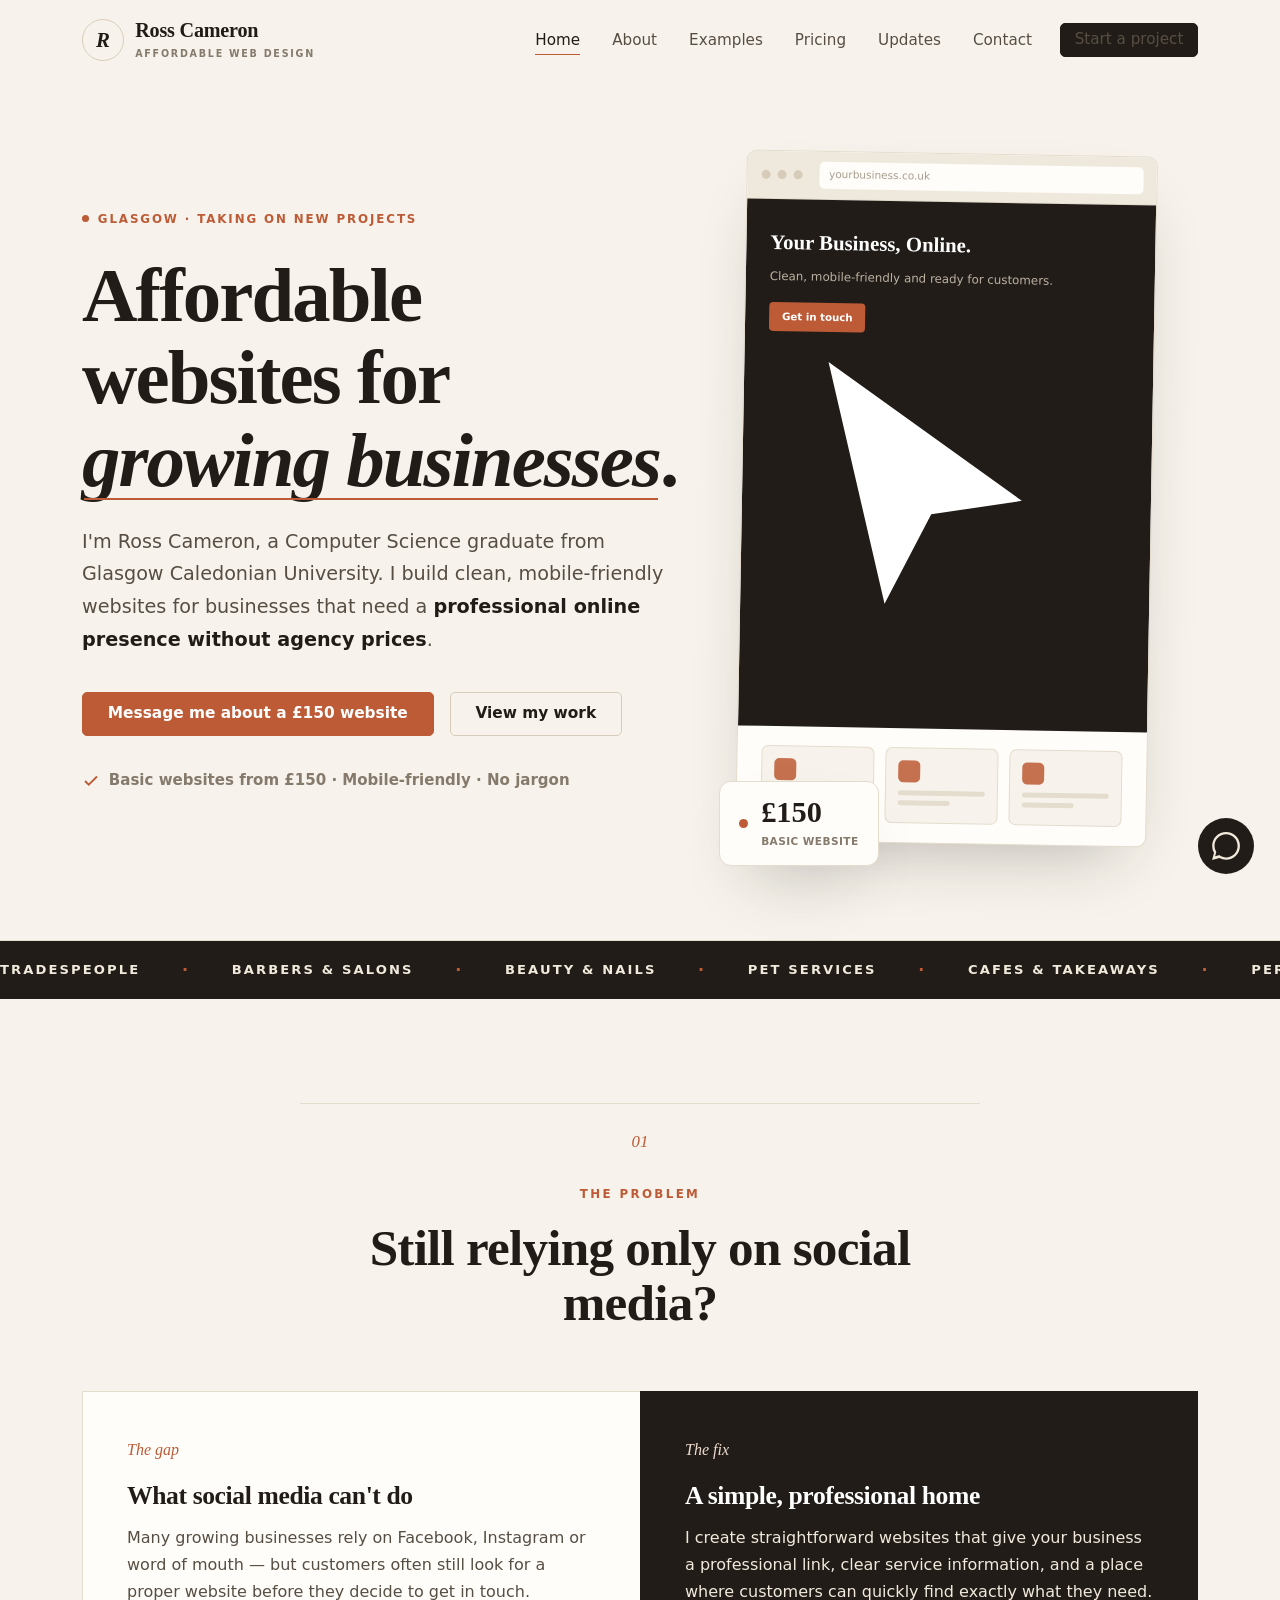
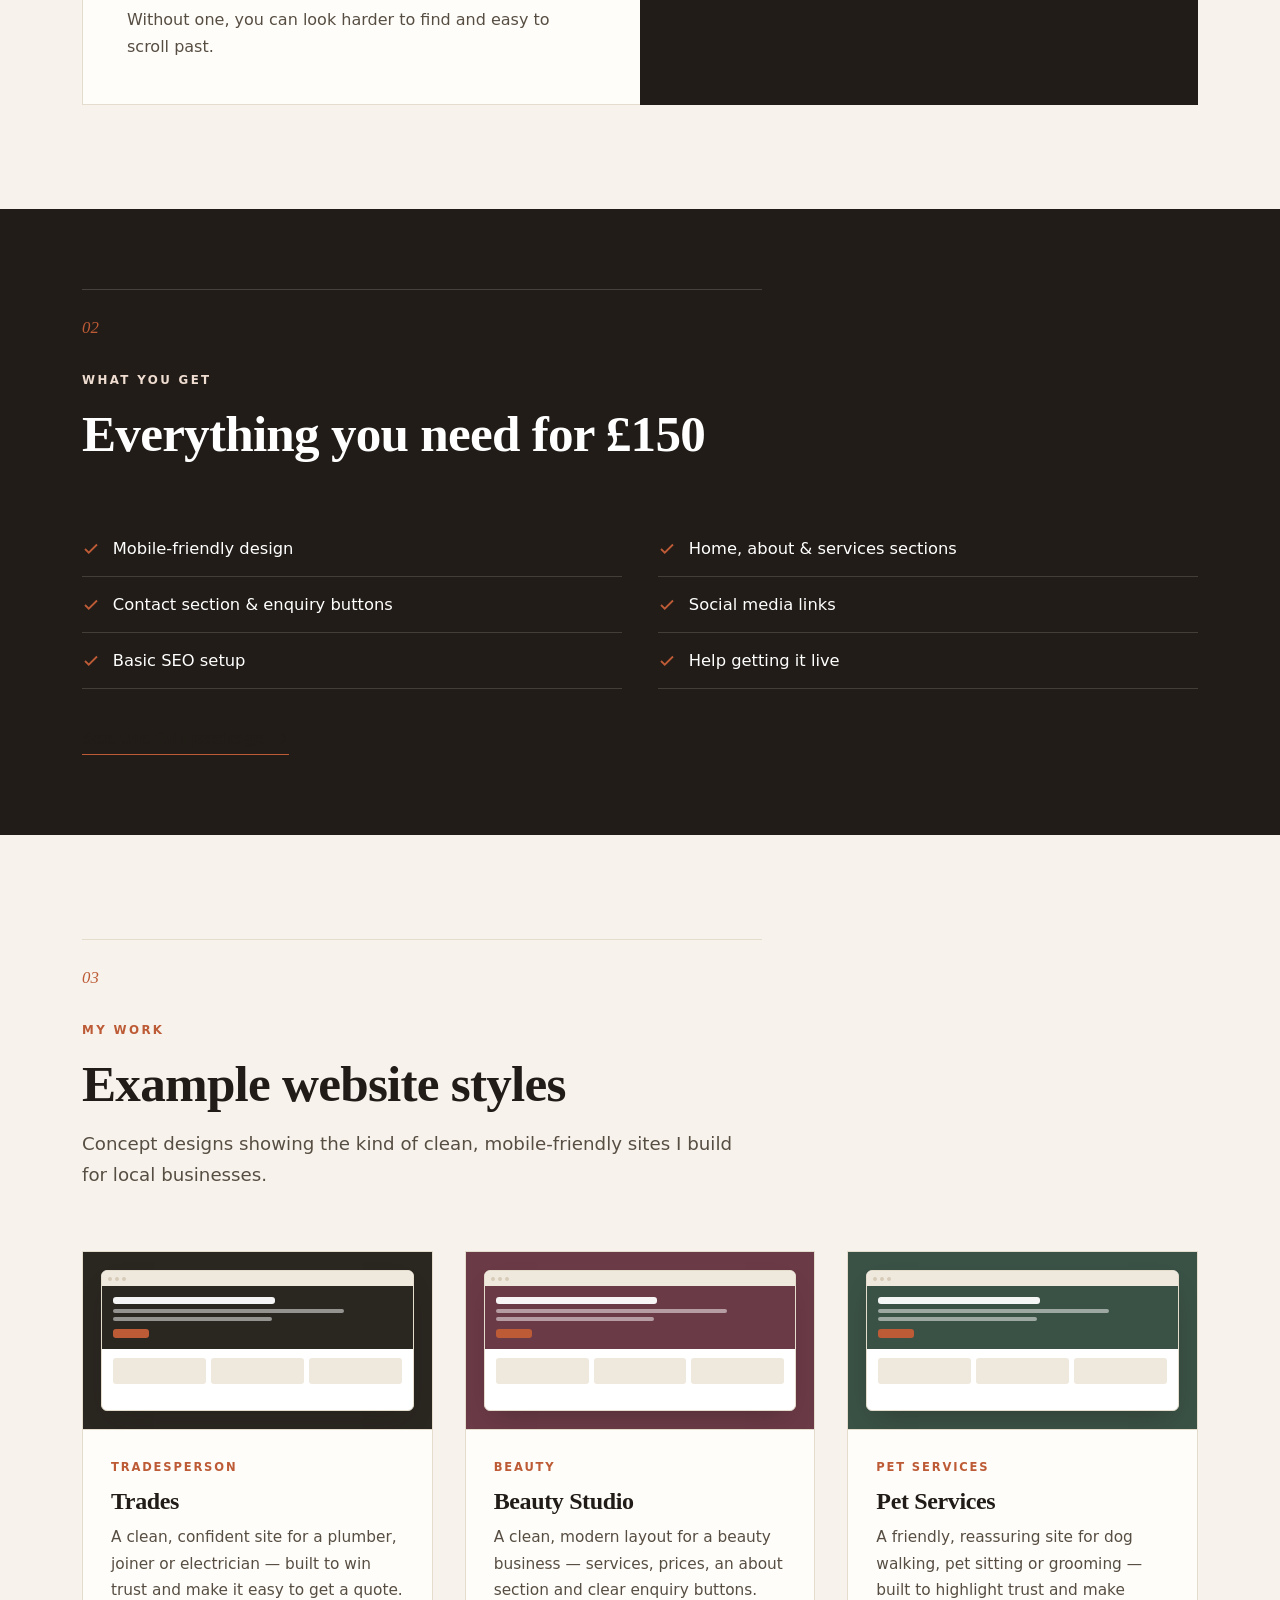
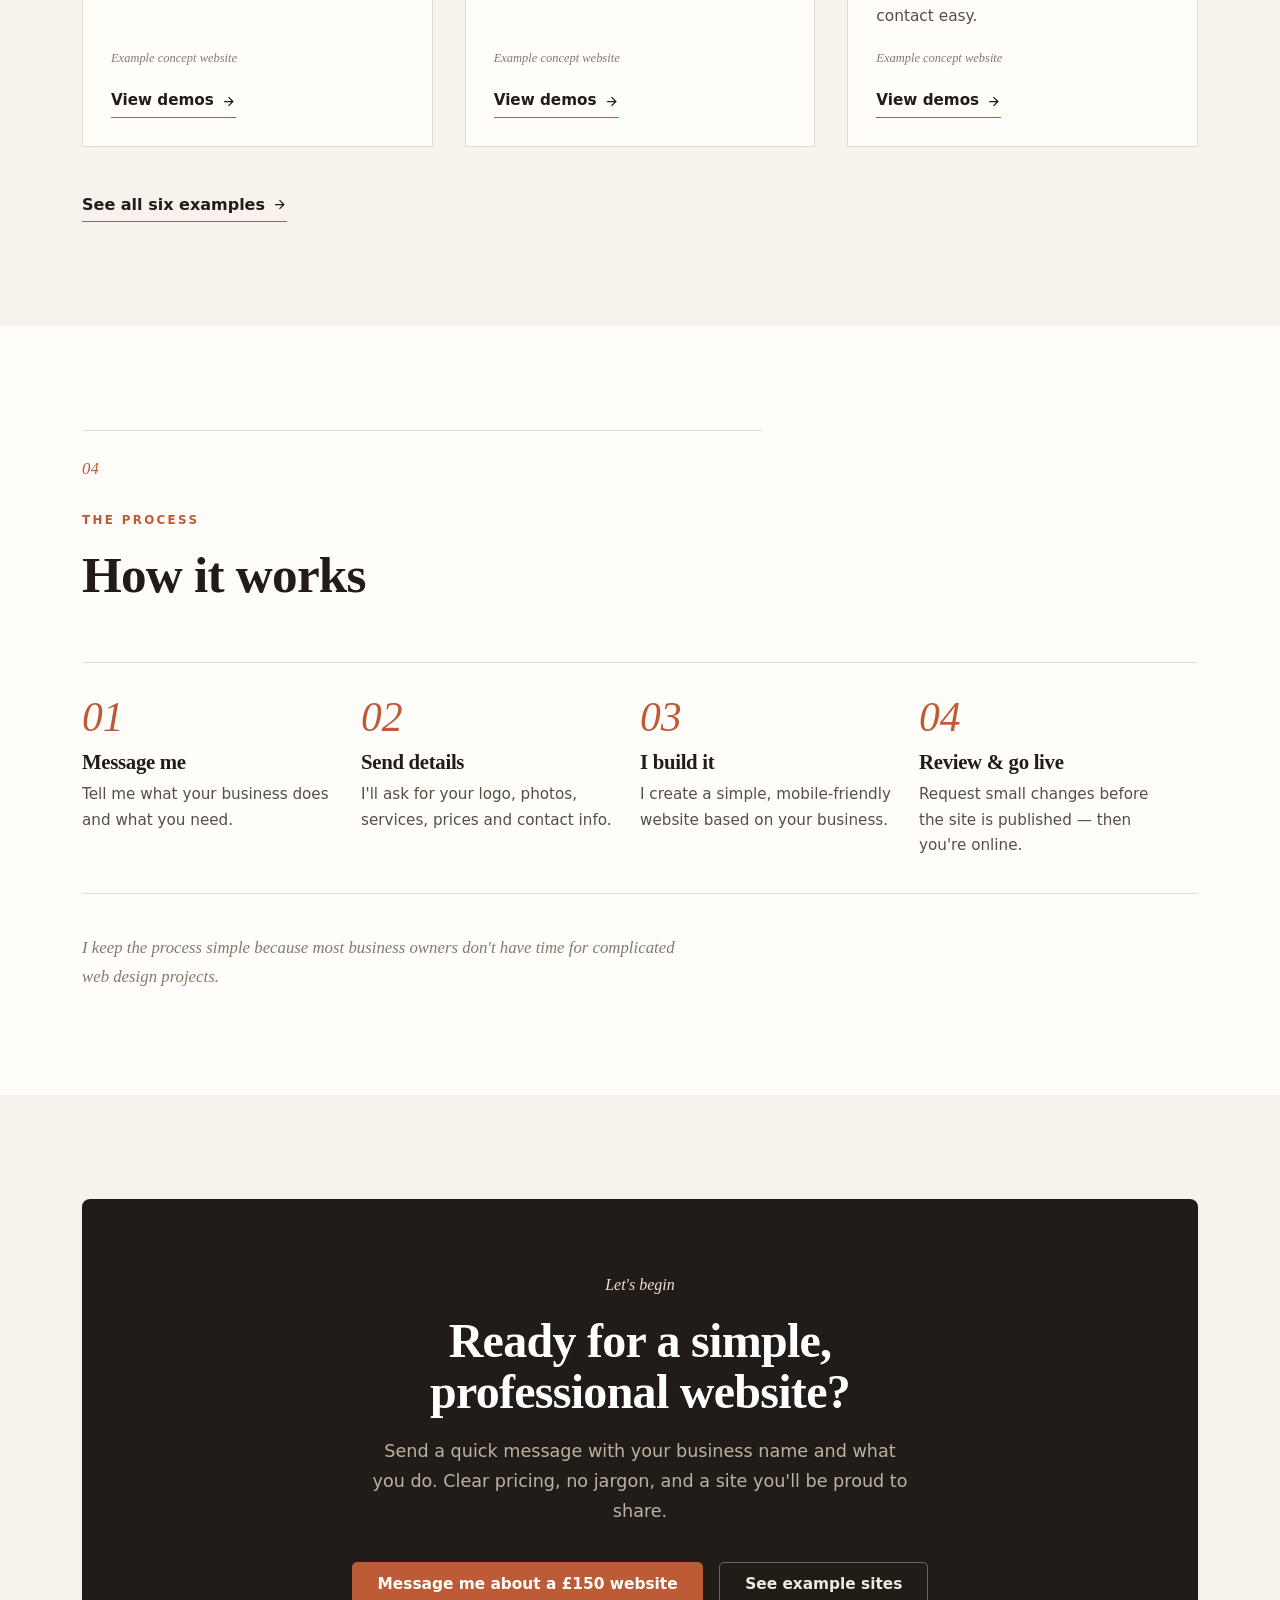
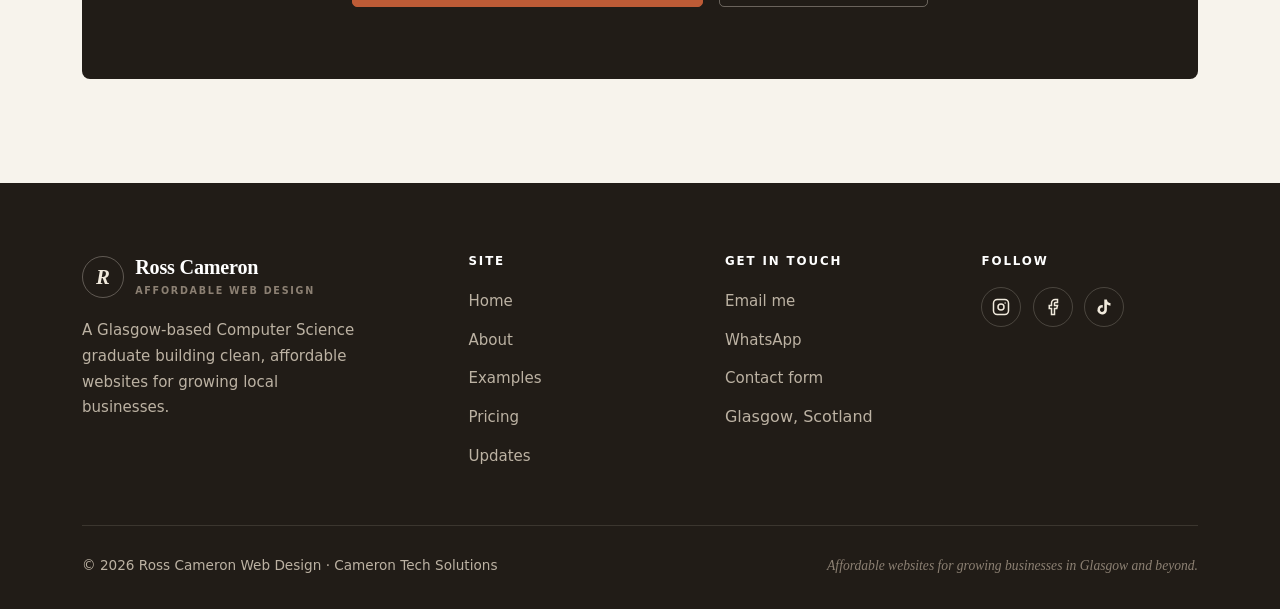
==== commit 74f67a34: "Update index.html" ====
--- a/index.html
+++ b/index.html
@@ -27,7 +27,7 @@
     </a>
     <ul class="nav-links" id="navLinks">
       <li><a href="index.html" class="active">Home</a></li><li><a href="about.html">About</a></li><li><a href="examples.html">Examples</a></li><li><a href="pricing.html">Pricing</a></li><li><a href="updates.html">Updates</a></li><li><a href="contact.html">Contact</a></li>
-      <li class="nav-cta"><a href="contact.html" class="btn btn-primary" style="color:white">Start a project</a></li>
+      <li class="nav-cta"><a href="contact.html" class="btn btn-primary">Start a project</a></li>
     </ul>
     <button class="hamburger" id="hamburger" aria-label="Toggle menu" aria-expanded="false"><span></span><span></span><span></span></button>
   </div>
@@ -48,11 +48,18 @@
       <div class="hero-visual reveal">
         <div class="browser">
           <div class="browser-bar"><span class="bd"></span><span class="bd"></span><span class="bd"></span><span class="url">yourbusiness.co.uk</span></div>
-          <div class="mock-hero"><div class="mt">Your Business, Online.</div><div class="ms">Clean, mobile-friendly and ready for customers.</div><span class="mock-btn">Get in touch</span></div>
+          <div class="mock-hero"><div class="mt">Your Business, Online.</div><div class="ms">Clean, mobile-friendly and ready for customers.</div><span class="mock-btn">Get in touch</span><span class="mock-cursor" aria-hidden="true"><svg viewBox="0 0 24 24" fill="currentColor"><path d="M4 2l4 16 3-6 6-1z"/></svg></span></div>
           <div class="mock-row">
             <div class="mock-card"><div class="ico"></div><div class="ln"></div><div class="ln s"></div></div>
             <div class="mock-card"><div class="ico"></div><div class="ln"></div><div class="ln s"></div></div>
             <div class="mock-card"><div class="ico"></div><div class="ln"></div><div class="ln s"></div></div>
+          </div>
+        </div>
+        <div class="phone-mock" aria-hidden="true">
+          <div class="phone-screen">
+            <div class="pm-hero"><div class="pm-t"></div><div class="pm-s"></div><span class="pm-btn"></span></div>
+            <div class="pm-card"></div>
+            <div class="pm-card"></div>
           </div>
         </div>
         <div class="badge-float"><span class="dotmark"></span><div><span class="pt">£150</span><small>Basic website</small></div></div>
